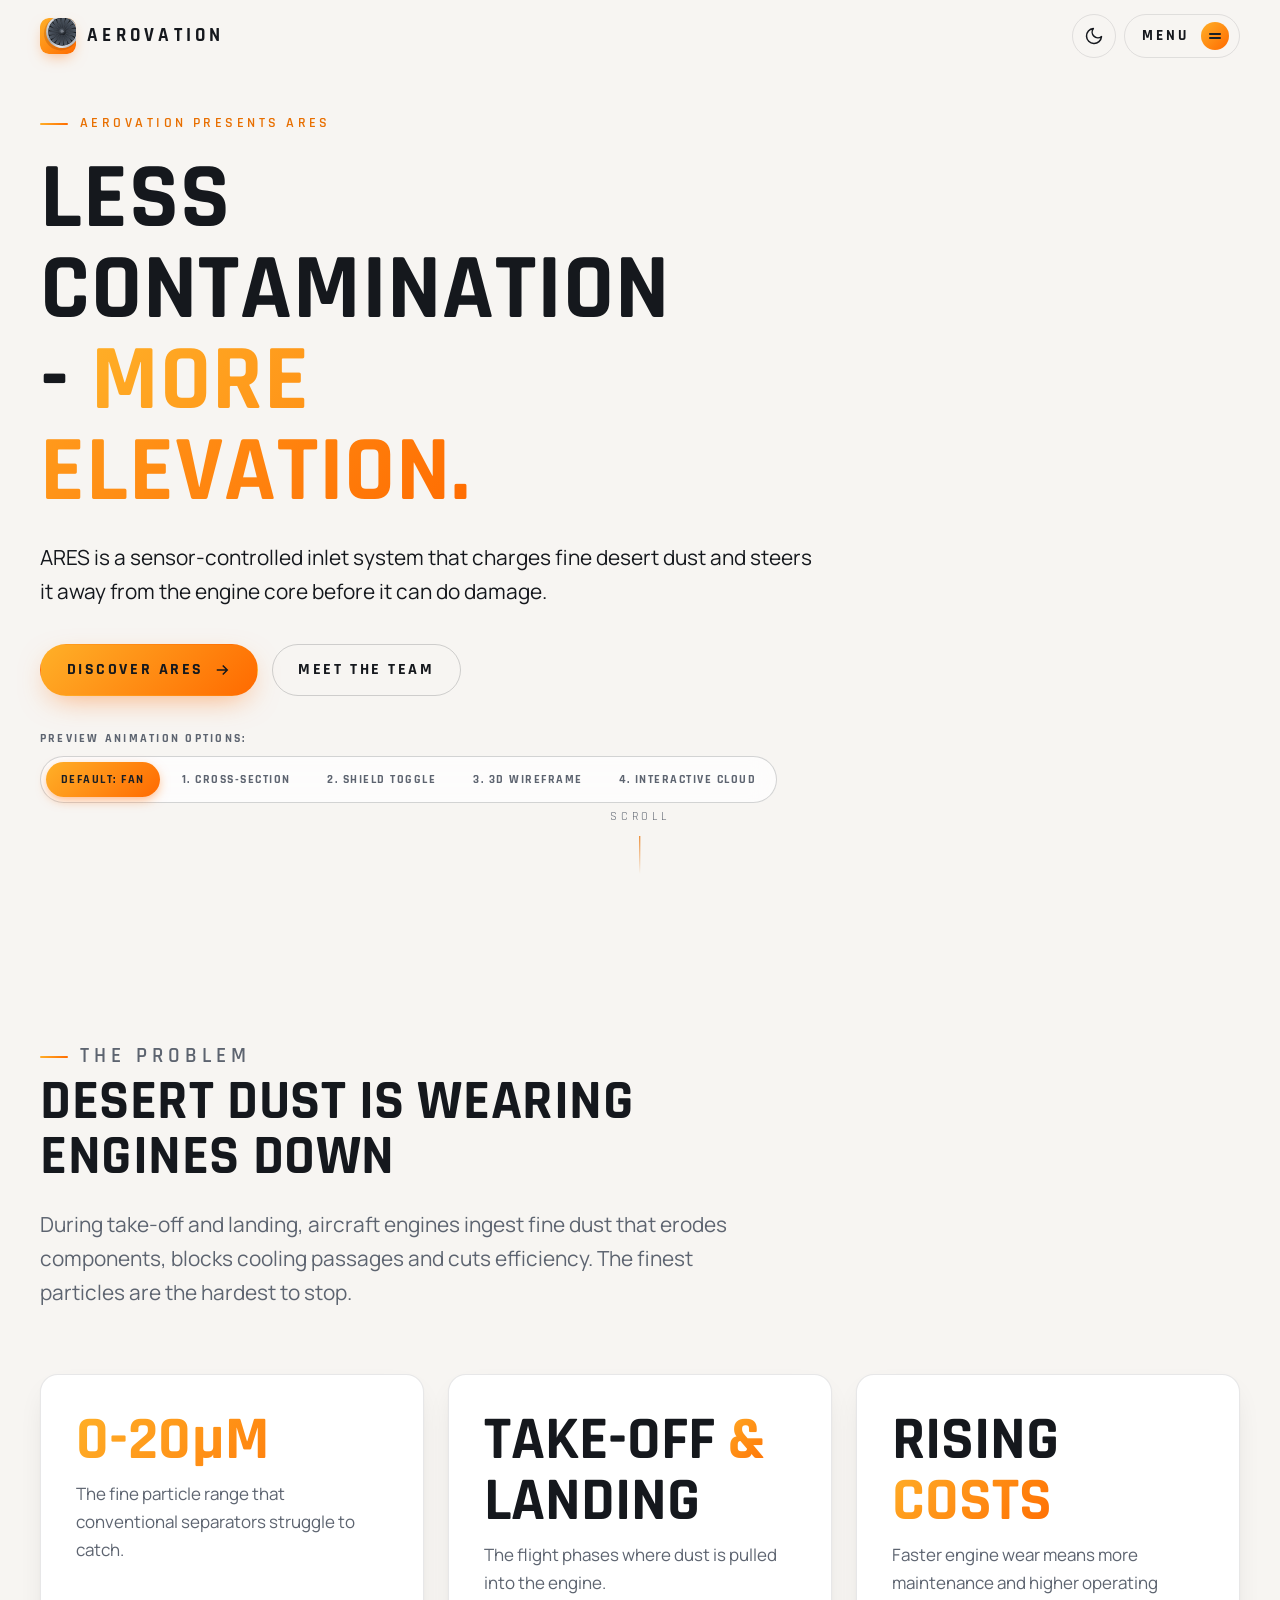
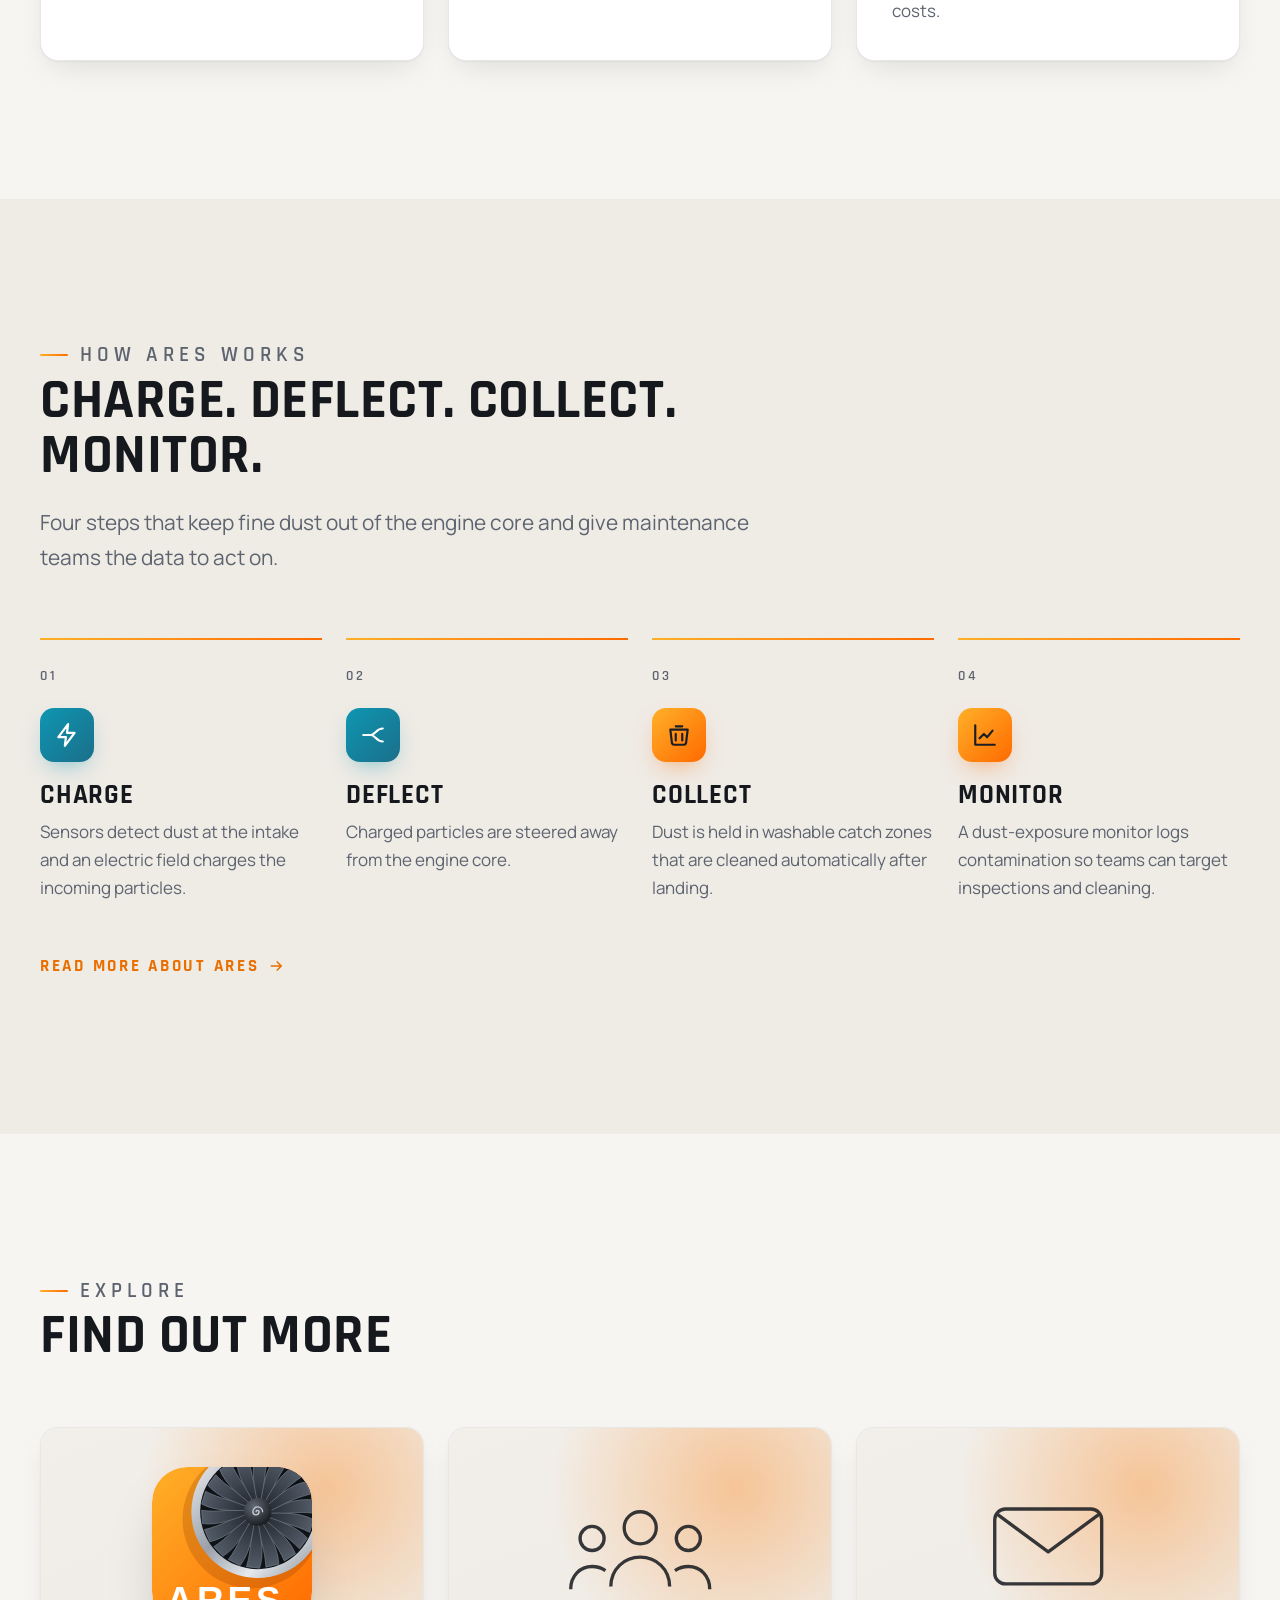
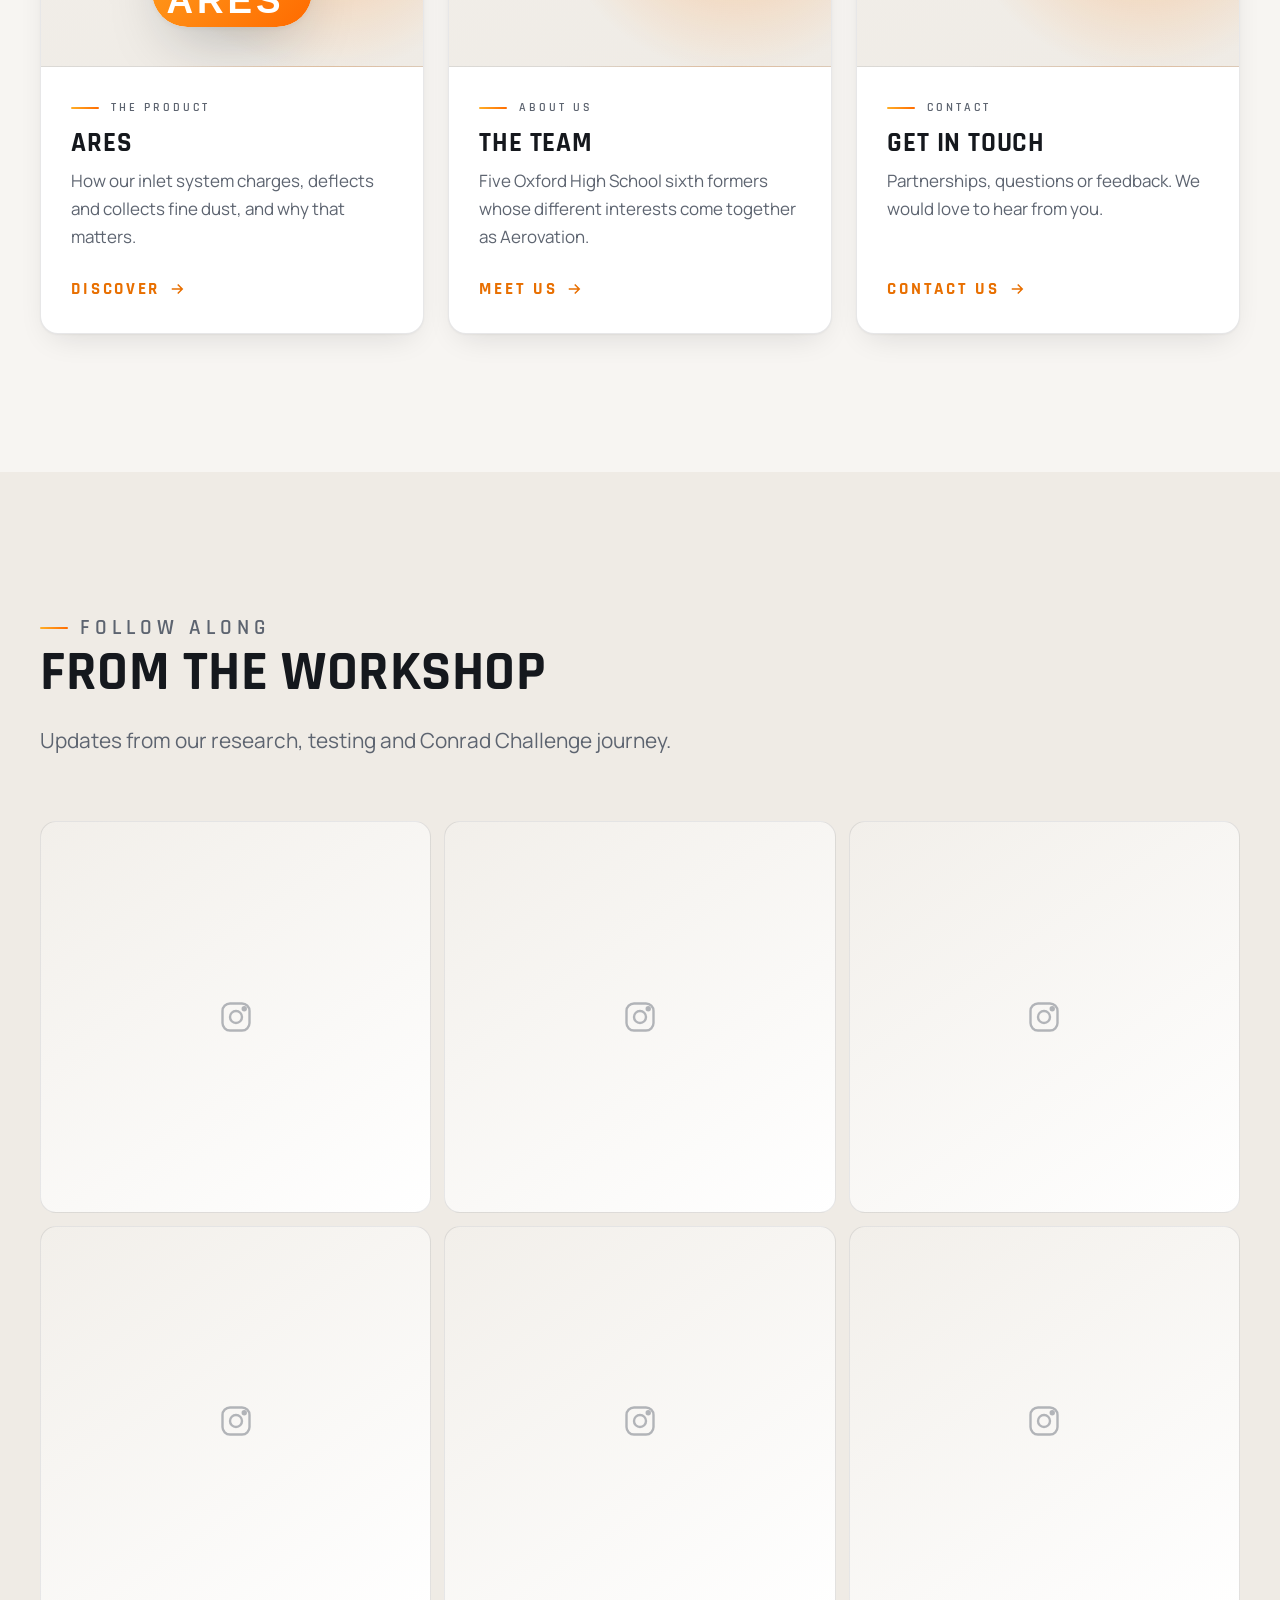
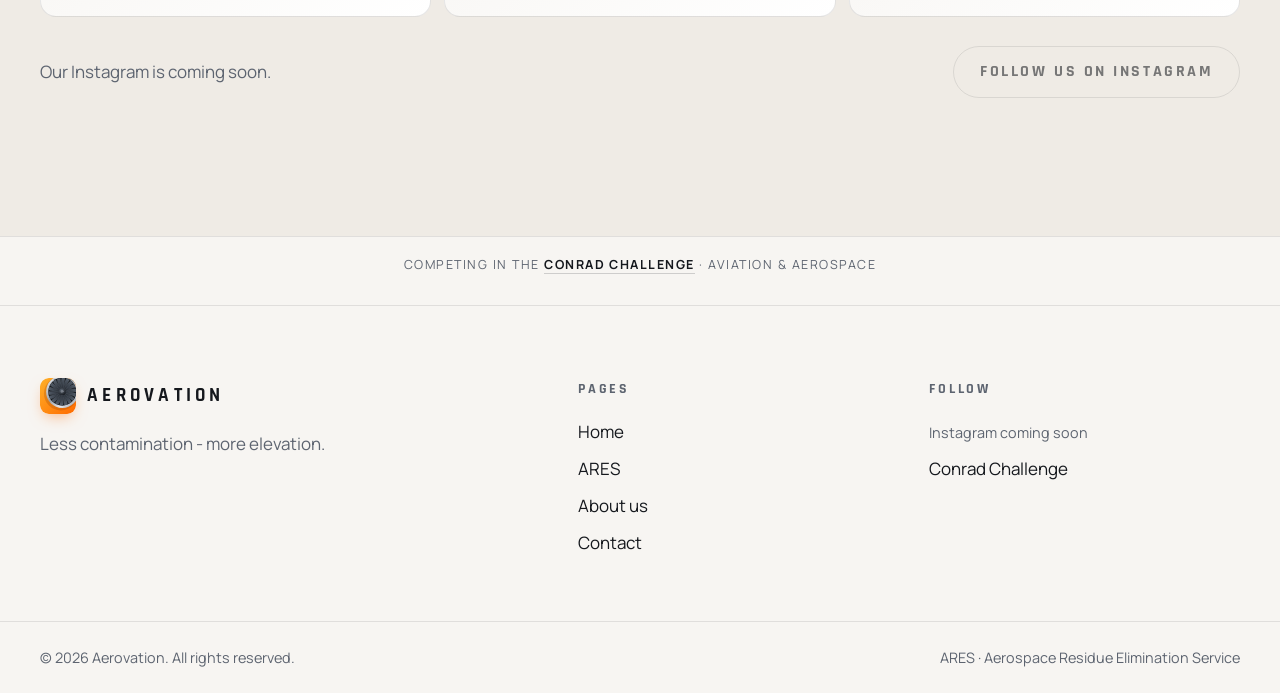
==== index.html @ 76dba40a "Build official Aerovation ARES website for CONRAD Challenge" ====
<!DOCTYPE html>
<html lang="en-GB">

<head>
  <meta charset="utf-8">
  <meta name="viewport" content="width=device-width, initial-scale=1, viewport-fit=cover">
  <title>Aerovation | ARES: Less contamination - more elevation</title>
  <meta name="description"
    content="Aerovation is a team of Oxford High School students building ARES, an inlet system that charges fine desert dust and steers it away from aircraft engines. Conrad Challenge, Aviation and Aerospace.">
  <meta name="theme-color" content="#f7f5f2" media="(prefers-color-scheme: light)">
  <meta name="theme-color" content="#0a0b0d" media="(prefers-color-scheme: dark)">
  <meta property="og:title" content="Aerovation | ARES">
  <meta property="og:description"
    content="Less contamination - more elevation. Protecting aircraft engines from fine desert dust.">
  <meta property="og:type" content="website">
  <meta property="og:image" content="assets/img/logo.svg">
  <link rel="icon" href="assets/img/favicon.svg" type="image/svg+xml">
  <link rel="preconnect" href="https://fonts.googleapis.com">
  <link rel="preconnect" href="https://fonts.gstatic.com" crossorigin>
  <link rel="stylesheet"
    href="https://fonts.googleapis.com/css2?family=Manrope:wght@400;500;600;700&family=Rajdhani:wght@500;600;700&display=swap">
  <script>(function () { var d = document.documentElement; d.classList.add("js"); try { var t = localStorage.getItem("theme"); if (t) d.setAttribute("data-theme", t); } catch (e) { } })();</script>
  <link rel="stylesheet" href="assets/css/styles.css">
</head>

<body>
  <a class="skip-link" href="#main">Skip to content</a>

  <!-- ===== Header (same on every page) ===== -->
  <header class="site-header" id="site-header">
    <div class="container header-inner">
      <a href="index.html" class="brand" aria-label="Aerovation home">
        <img src="assets/img/logo-mark.svg" alt="" width="36" height="36">
        <span>Aerovation</span>
      </a>
      <div class="header-actions">
        <button class="icon-btn theme-toggle" id="theme-toggle" type="button" aria-label="Switch colour theme">
          <svg class="icon-moon" viewBox="0 0 24 24" fill="none" stroke="currentColor" stroke-width="1.8"
            stroke-linecap="round" stroke-linejoin="round" aria-hidden="true">
            <path d="M21 12.8A9 9 0 1 1 11.2 3a7 7 0 0 0 9.8 9.8z" />
          </svg>
          <svg class="icon-sun" viewBox="0 0 24 24" fill="none" stroke="currentColor" stroke-width="1.8"
            stroke-linecap="round" aria-hidden="true">
            <circle cx="12" cy="12" r="4.2" />
            <path
              d="M12 2v2M12 20v2M4.9 4.9l1.4 1.4M17.7 17.7l1.4 1.4M2 12h2M20 12h2M4.9 19.1l1.4-1.4M17.7 6.3l1.4-1.4" />
          </svg>
        </button>
        <button class="menu-btn" id="menu-toggle" type="button" aria-expanded="false" aria-controls="site-nav">
          <span class="menu-label">Menu</span>
          <span class="menu-icon" aria-hidden="true"><span></span><span></span></span>
        </button>
      </div>
    </div>
  </header>

  <nav class="nav-overlay" id="site-nav" aria-label="Main">
    <div class="container nav-inner">
      <ul class="nav-list">
        <li><a href="index.html" style="--i:0" aria-current="page"><span class="nav-num">01</span>Home<svg
              viewBox="0 0 24 24" fill="none" stroke="currentColor" stroke-width="2" aria-hidden="true">
              <path d="M5 12h14M13 6l6 6-6 6" />
            </svg></a></li>
        <li><a href="ares.html" style="--i:1"><span class="nav-num">02</span>ARES<svg viewBox="0 0 24 24" fill="none"
              stroke="currentColor" stroke-width="2" aria-hidden="true">
              <path d="M5 12h14M13 6l6 6-6 6" />
            </svg></a></li>
        <li><a href="about.html" style="--i:2"><span class="nav-num">03</span>About us<svg viewBox="0 0 24 24"
              fill="none" stroke="currentColor" stroke-width="2" aria-hidden="true">
              <path d="M5 12h14M13 6l6 6-6 6" />
            </svg></a></li>
        <li><a href="contact.html" style="--i:3"><span class="nav-num">04</span>Contact<svg viewBox="0 0 24 24"
              fill="none" stroke="currentColor" stroke-width="2" aria-hidden="true">
              <path d="M5 12h14M13 6l6 6-6 6" />
            </svg></a></li>
      </ul>
      <div class="nav-aside">
        <img src="assets/img/logo.svg" alt="ARES logo" width="88" height="88">
        <p class="nav-tagline">Less contamination - more elevation.</p>
        <p class="nav-meta">Conrad Challenge · Aviation &amp; Aerospace</p>
      </div>
    </div>
  </nav>

  <main id="main">
    <!-- ===== Hero ===== -->
    <section class="hero" aria-labelledby="hero-title">
      <canvas id="hero-canvas" aria-hidden="true"></canvas>
      <div class="container hero-content">
        <p class="eyebrow reveal">Aerovation presents ARES</p>
        <h1 id="hero-title" class="reveal" style="--d:1">Less contamination - <span class="text-grad">more
            elevation.</span></h1>
        <p class="lead reveal" style="--d:2">ARES is a sensor-controlled inlet system that charges fine desert dust and
          steers it away from the engine core before it can do damage.</p>
        <div class="btn-row reveal" style="--d:3">
          <a href="ares.html" class="btn btn--primary" id="hero-cta-ares">Discover ARES
            <svg viewBox="0 0 24 24" fill="none" stroke="currentColor" stroke-width="2" aria-hidden="true">
              <path d="M5 12h14M13 6l6 6-6 6" />
            </svg>
          </a>
          <a href="about.html" class="btn" id="hero-cta-team">Meet the team</a>
        </div>
        <div class="hero-switcher" id="hero-switcher">
          <span class="switcher-label">Preview animation options:</span>
          <div class="switcher-buttons" role="tablist" aria-label="Hero animation switcher">
            <button type="button" class="sw-btn is-active" data-hero-mode="original" role="tab"
              aria-selected="true">Default: Fan</button>
            <button type="button" class="sw-btn" data-hero-mode="cross-section" role="tab" aria-selected="false">1.
              Cross-Section</button>
            <button type="button" class="sw-btn" data-hero-mode="shield-toggle" role="tab" aria-selected="false">2.
              Shield Toggle</button>
            <button type="button" class="sw-btn" data-hero-mode="wireframe-3d" role="tab" aria-selected="false">3. 3D
              Wireframe</button>
            <button type="button" class="sw-btn" data-hero-mode="particle-cloud" role="tab" aria-selected="false">4.
              Interactive Cloud</button>
          </div>
        </div>
      </div>
      <span class="scroll-cue" aria-hidden="true">Scroll</span>
    </section>

    <!-- ===== Problem ===== -->
    <section class="section" aria-labelledby="problem-title">
      <div class="container">
        <div class="section-head reveal">
          <p class="eyebrow">The problem</p>
          <h2 id="problem-title">Desert dust is wearing engines down</h2>
          <p>During take-off and landing, aircraft engines ingest fine dust that erodes components, blocks cooling
            passages and cuts efficiency. The finest particles are the hardest to stop.</p>
        </div>
        <div class="grid grid--3">
          <div class="card stat reveal">
            <span class="stat-value text-grad">0-20μm</span>
            <p class="stat-label">The fine particle range that conventional separators struggle to catch.</p>
          </div>
          <div class="card stat reveal" style="--d:1">
            <span class="stat-value">Take-off <span class="text-grad">&amp;</span> landing</span>
            <p class="stat-label">The flight phases where dust is pulled into the engine.</p>
          </div>
          <div class="card stat reveal" style="--d:2">
            <span class="stat-value">Rising <span class="text-grad">costs</span></span>
            <p class="stat-label">Faster engine wear means more maintenance and higher operating costs.</p>
          </div>
        </div>
      </div>
    </section>

    <!-- ===== How it works (mini) ===== -->
    <section class="section section--alt" aria-labelledby="how-title">
      <div class="container">
        <div class="section-head reveal">
          <p class="eyebrow">How ARES works</p>
          <h2 id="how-title">Charge. Deflect. Collect. Monitor.</h2>
          <p>Four steps that keep fine dust out of the engine core and give maintenance teams the data to act on.</p>
        </div>
        <ol class="grid grid--4 steps">
          <li class="step">
            <span class="step-num">01</span>
            <span class="step-icon"><svg viewBox="0 0 24 24" fill="none" stroke="currentColor" stroke-width="2"
                stroke-linecap="round" stroke-linejoin="round" aria-hidden="true">
                <path d="M13 2 4 14h7l-1 8 9-12h-7z" />
              </svg></span>
            <h3>Charge</h3>
            <p>Sensors detect dust at the intake and an electric field charges the incoming particles.</p>
          </li>
          <li class="step">
            <span class="step-num">02</span>
            <span class="step-icon"><svg viewBox="0 0 24 24" fill="none" stroke="currentColor" stroke-width="2"
                stroke-linecap="round" stroke-linejoin="round" aria-hidden="true">
                <path d="M3 12h7c4 0 5-6 11-6M3 12h7c4 0 5 6 11 6" />
              </svg></span>
            <h3>Deflect</h3>
            <p>Charged particles are steered away from the engine core.</p>
          </li>
          <li class="step">
            <span class="step-num">03</span>
            <span class="step-icon"><svg viewBox="0 0 24 24" fill="none" stroke="currentColor" stroke-width="2"
                stroke-linecap="round" stroke-linejoin="round" aria-hidden="true">
                <path d="M4 7h16l-1.5 12.5a2 2 0 0 1-2 1.5h-9a2 2 0 0 1-2-1.5z" />
                <path d="M9 4h6M9 11v6M15 11v6" />
              </svg></span>
            <h3>Collect</h3>
            <p>Dust is held in washable catch zones that are cleaned automatically after landing.</p>
          </li>
          <li class="step">
            <span class="step-num">04</span>
            <span class="step-icon"><svg viewBox="0 0 24 24" fill="none" stroke="currentColor" stroke-width="2"
                stroke-linecap="round" stroke-linejoin="round" aria-hidden="true">
                <path d="M3 3v18h18" />
                <path d="m7 15 4-4 3 3 5-6" />
              </svg></span>
            <h3>Monitor</h3>
            <p>A dust-exposure monitor logs contamination so teams can target inspections and cleaning.</p>
          </li>
        </ol>
        <p class="reveal" style="margin-top:3rem"><a href="ares.html" class="link-arrow">Read more about ARES
            <svg viewBox="0 0 24 24" fill="none" stroke="currentColor" stroke-width="2" aria-hidden="true">
              <path d="M5 12h14M13 6l6 6-6 6" />
            </svg></a></p>
      </div>
    </section>

    <!-- ===== Page highlights ===== -->
    <section class="section" aria-labelledby="explore-title">
      <div class="container">
        <div class="section-head reveal">
          <p class="eyebrow">Explore</p>
          <h2 id="explore-title">Find out more</h2>
        </div>
        <div class="grid grid--3">
          <a href="ares.html" class="card card--hover feature-card reveal" id="highlight-ares">
            <div class="feature-visual">
              <img src="assets/img/logo.svg" alt="" width="200" height="200" loading="lazy">
            </div>
            <div class="feature-body">
              <p class="eyebrow">The product</p>
              <h3>ARES</h3>
              <p>How our inlet system charges, deflects and collects fine dust, and why that matters.</p>
              <span class="link-arrow">Discover <svg viewBox="0 0 24 24" fill="none" stroke="currentColor"
                  stroke-width="2" aria-hidden="true">
                  <path d="M5 12h14M13 6l6 6-6 6" />
                </svg></span>
            </div>
          </a>
          <a href="about.html" class="card card--hover feature-card reveal" style="--d:1" id="highlight-about">
            <div class="feature-visual">
              <svg viewBox="0 0 120 80" fill="none" stroke="currentColor" stroke-width="2.5" aria-hidden="true">
                <circle cx="60" cy="26" r="12" />
                <path d="M38 70c0-13 10-22 22-22s22 9 22 22" />
                <circle cx="24" cy="34" r="9" />
                <path d="M8 72c0-10 7-17 16-17 4 0 7 1 10 3" />
                <circle cx="96" cy="34" r="9" />
                <path d="M112 72c0-10-7-17-16-17-4 0-7 1-10 3" />
              </svg>
            </div>
            <div class="feature-body">
              <p class="eyebrow">About us</p>
              <h3>The team</h3>
              <p>Five Oxford High School sixth formers whose different interests come together as Aerovation.</p>
              <span class="link-arrow">Meet us <svg viewBox="0 0 24 24" fill="none" stroke="currentColor"
                  stroke-width="2" aria-hidden="true">
                  <path d="M5 12h14M13 6l6 6-6 6" />
                </svg></span>
            </div>
          </a>
          <a href="contact.html" class="card card--hover feature-card reveal" style="--d:2" id="highlight-contact">
            <div class="feature-visual">
              <svg viewBox="0 0 120 80" fill="none" stroke="currentColor" stroke-width="2.5" stroke-linejoin="round"
                aria-hidden="true">
                <rect x="20" y="12" width="80" height="56" rx="8" />
                <path d="m22 16 38 28 38-28" />
              </svg>
            </div>
            <div class="feature-body">
              <p class="eyebrow">Contact</p>
              <h3>Get in touch</h3>
              <p>Partnerships, questions or feedback. We would love to hear from you.</p>
              <span class="link-arrow">Contact us <svg viewBox="0 0 24 24" fill="none" stroke="currentColor"
                  stroke-width="2" aria-hidden="true">
                  <path d="M5 12h14M13 6l6 6-6 6" />
                </svg></span>
            </div>
          </a>
        </div>
      </div>
    </section>

    <!-- ===== Instagram ===== -->
    <section class="section section--alt" aria-labelledby="ig-title">
      <div class="container">
        <div class="section-head reveal">
          <p class="eyebrow">Follow along</p>
          <h2 id="ig-title">From the workshop</h2>
          <p>Updates from our research, testing and Conrad Challenge journey.</p>
        </div>
        <!--
          INSTAGRAM FEED
          When the account is ready, replace the placeholder tiles inside
          #instagram-feed with the embed code from Behold (behold.so) or
          LightWidget (lightwidget.com), and update the link in .ig-foot.
        -->
        <div id="instagram-feed" class="ig-grid reveal">
          <div class="ig-tile" style="--i:0"><svg viewBox="0 0 24 24" fill="none" stroke="currentColor"
              stroke-width="1.6" aria-hidden="true">
              <rect x="3" y="3" width="18" height="18" rx="5" />
              <circle cx="12" cy="12" r="4" />
              <circle cx="17.5" cy="6.5" r="1" fill="currentColor" />
            </svg></div>
          <div class="ig-tile" style="--i:1"><svg viewBox="0 0 24 24" fill="none" stroke="currentColor"
              stroke-width="1.6" aria-hidden="true">
              <rect x="3" y="3" width="18" height="18" rx="5" />
              <circle cx="12" cy="12" r="4" />
              <circle cx="17.5" cy="6.5" r="1" fill="currentColor" />
            </svg></div>
          <div class="ig-tile" style="--i:2"><svg viewBox="0 0 24 24" fill="none" stroke="currentColor"
              stroke-width="1.6" aria-hidden="true">
              <rect x="3" y="3" width="18" height="18" rx="5" />
              <circle cx="12" cy="12" r="4" />
              <circle cx="17.5" cy="6.5" r="1" fill="currentColor" />
            </svg></div>
          <div class="ig-tile" style="--i:3"><svg viewBox="0 0 24 24" fill="none" stroke="currentColor"
              stroke-width="1.6" aria-hidden="true">
              <rect x="3" y="3" width="18" height="18" rx="5" />
              <circle cx="12" cy="12" r="4" />
              <circle cx="17.5" cy="6.5" r="1" fill="currentColor" />
            </svg></div>
          <div class="ig-tile" style="--i:4"><svg viewBox="0 0 24 24" fill="none" stroke="currentColor"
              stroke-width="1.6" aria-hidden="true">
              <rect x="3" y="3" width="18" height="18" rx="5" />
              <circle cx="12" cy="12" r="4" />
              <circle cx="17.5" cy="6.5" r="1" fill="currentColor" />
            </svg></div>
          <div class="ig-tile" style="--i:5"><svg viewBox="0 0 24 24" fill="none" stroke="currentColor"
              stroke-width="1.6" aria-hidden="true">
              <rect x="3" y="3" width="18" height="18" rx="5" />
              <circle cx="12" cy="12" r="4" />
              <circle cx="17.5" cy="6.5" r="1" fill="currentColor" />
            </svg></div>
        </div>
        <div class="ig-foot reveal">
          <p>Our Instagram is coming soon.</p>
          <a href="#" class="btn" id="instagram-follow" aria-disabled="true">Follow us on Instagram</a>
        </div>
      </div>
    </section>

    <p class="conrad-strip">Competing in the <a href="https://conrad.spacecenter.org/" target="_blank"
        rel="noopener">Conrad Challenge</a> · Aviation &amp; Aerospace</p>
  </main>

  <!-- ===== Footer (same on every page) ===== -->
  <footer class="site-footer">
    <div class="container footer-grid">
      <div class="footer-brand">
        <a href="index.html" class="brand" aria-label="Aerovation home">
          <img src="assets/img/logo-mark.svg" alt="" width="36" height="36">
          <span>Aerovation</span>
        </a>
        <p>Less contamination - more elevation.</p>
      </div>
      <div>
        <p class="footer-title">Pages</p>
        <ul class="footer-links">
          <li><a href="index.html">Home</a></li>
          <li><a href="ares.html">ARES</a></li>
          <li><a href="about.html">About us</a></li>
          <li><a href="contact.html">Contact</a></li>
        </ul>
      </div>
      <div>
        <p class="footer-title">Follow</p>
        <ul class="footer-links">
          <li><span class="soon">Instagram coming soon</span></li>
          <li><a href="https://conrad.spacecenter.org/" target="_blank" rel="noopener">Conrad Challenge</a></li>
        </ul>
      </div>
    </div>
    <div class="container footer-bottom">
      <p>© 2026 Aerovation. All rights reserved.</p>
      <p>ARES · Aerospace Residue Elimination Service</p>
    </div>
  </footer>

  <script src="assets/js/main.js" defer></script>
  <script src="assets/js/hero.js" defer></script>
</body>

</html>
---- assets/css/styles.css ----
/* ==========================================================================
   Aerovation / ARES
   Design tokens, base styles, components and page sections.
   All colours live in the token blocks below: edit them to re-theme the site.
   ========================================================================== */

/* ---------- Tokens: light (default) ---------- */
:root {
  /* Brand, taken from the ARES logo */
  --orange-1: #ffb028;
  --orange-2: #ff6a00;
  --brand-grad: linear-gradient(135deg, var(--orange-1) 0%, var(--orange-2) 100%);
  --gunmetal: #1b1f25;
  --steel: #3b434e;
  --silver: #c9ced6;

  /* Surfaces and text */
  --bg: #f7f5f2;
  --bg-alt: #efebe5;
  --surface: #ffffff;
  --surface-2: #f2efea;
  --text: #15181d;
  --muted: #5d6470;
  --line: rgb(21 24 29 / 0.1);
  --line-strong: rgb(21 24 29 / 0.18);
  --accent: #e86f00;
  --accent-2: #0e96b2;
  --on-accent: #15181d;
  --shadow: 0 1px 2px rgb(21 24 29 / 0.04), 0 12px 32px -12px rgb(21 24 29 / 0.14);
  --shadow-lg: 0 2px 4px rgb(21 24 29 / 0.04), 0 30px 60px -20px rgb(21 24 29 / 0.25);
  --glass: rgb(255 255 255 / 0.72);

  /* Hero canvas colours (space separated RGB, read by hero.js) */
  --bg-rgb: 247 245 242;
  --dust-rgb: 196 112 30;
  --charge-rgb: 14 150 178;
  --engine-rgb: 59 67 78;
  --accent-rgb: 255 120 0;

  /* Type */
  --font-head: "Rajdhani", "Arial Narrow", sans-serif;
  --font-body: "Manrope", system-ui, -apple-system, "Segoe UI", sans-serif;
  --fs-xs: 0.78rem;
  --fs-sm: 0.9rem;
  --fs-base: clamp(1rem, 0.96rem + 0.2vw, 1.0625rem);
  --fs-lead: clamp(1.08rem, 1rem + 0.45vw, 1.3rem);
  --fs-h3: clamp(1.35rem, 1.2rem + 0.6vw, 1.7rem);
  --fs-h2: clamp(2.1rem, 1.6rem + 2.4vw, 3.6rem);
  --fs-h1: clamp(2.8rem, 1.8rem + 5vw, 6.2rem);

  /* Layout */
  --container: 1200px;
  --gutter: clamp(1.25rem, 4vw, 2.5rem);
  --section: clamp(4.5rem, 3rem + 7vw, 9rem);
  --header-h: 72px;
  --radius: 18px;
  --radius-sm: 10px;
  --ease: cubic-bezier(0.22, 1, 0.36, 1);

  color-scheme: light;
}

/* ---------- Tokens: dark ---------- */
@media (prefers-color-scheme: dark) {
  :root:not([data-theme="light"]) {
    --bg: #0a0b0d;
    --bg-alt: #101216;
    --surface: #14171c;
    --surface-2: #1a1e24;
    --text: #f1f2f4;
    --muted: #9ba2ad;
    --line: rgb(255 255 255 / 0.08);
    --line-strong: rgb(255 255 255 / 0.16);
    --accent: #ff8a1a;
    --accent-2: #3fd6e8;
    --shadow: 0 1px 2px rgb(0 0 0 / 0.3), 0 12px 32px -12px rgb(0 0 0 / 0.6);
    --shadow-lg: 0 2px 4px rgb(0 0 0 / 0.3), 0 30px 60px -20px rgb(0 0 0 / 0.8);
    --glass: rgb(14 16 20 / 0.72);
    --bg-rgb: 10 11 13;
    --dust-rgb: 255 172 84;
    --charge-rgb: 63 214 232;
    --engine-rgb: 201 206 214;
    color-scheme: dark;
  }
}
:root[data-theme="dark"] {
  --bg: #0a0b0d;
  --bg-alt: #101216;
  --surface: #14171c;
  --surface-2: #1a1e24;
  --text: #f1f2f4;
  --muted: #9ba2ad;
  --line: rgb(255 255 255 / 0.08);
  --line-strong: rgb(255 255 255 / 0.16);
  --accent: #ff8a1a;
  --accent-2: #3fd6e8;
  --shadow: 0 1px 2px rgb(0 0 0 / 0.3), 0 12px 32px -12px rgb(0 0 0 / 0.6);
  --shadow-lg: 0 2px 4px rgb(0 0 0 / 0.3), 0 30px 60px -20px rgb(0 0 0 / 0.8);
  --glass: rgb(14 16 20 / 0.72);
  --bg-rgb: 10 11 13;
  --dust-rgb: 255 172 84;
  --charge-rgb: 63 214 232;
  --engine-rgb: 201 206 214;
  color-scheme: dark;
}

/* ---------- Reset / base ---------- */
*,
*::before,
*::after { box-sizing: border-box; }

html {
  -webkit-text-size-adjust: 100%;
  text-size-adjust: 100%;
  scroll-behavior: smooth;
}

body {
  margin: 0;
  min-height: 100vh;
  background: var(--bg);
  color: var(--text);
  font-family: var(--font-body);
  font-size: var(--fs-base);
  line-height: 1.65;
  -webkit-font-smoothing: antialiased;
  -moz-osx-font-smoothing: grayscale;
  overflow-x: hidden;
  transition: background-color 0.4s var(--ease), color 0.4s var(--ease);
}

body.menu-open { overflow: hidden; }

img, svg, canvas { display: block; max-width: 100%; }
a { color: inherit; text-decoration: none; }
button, input, select, textarea { font: inherit; color: inherit; }
button { cursor: pointer; background: none; border: 0; padding: 0; }
p { margin: 0 0 1em; }
ul { margin: 0; padding: 0; list-style: none; }
ol.steps { margin: 0; padding: 0; list-style: none; }

h1, h2, h3, h4 {
  margin: 0 0 0.4em;
  font-family: var(--font-head);
  font-weight: 700;
  text-transform: uppercase;
  line-height: 0.98;
  letter-spacing: 0.01em;
}
h1 { font-size: var(--fs-h1); }
h2 { font-size: var(--fs-h2); }
h3 { font-size: var(--fs-h3); line-height: 1.1; letter-spacing: 0.03em; }

::selection { background: var(--orange-2); color: #fff; }

:focus-visible {
  outline: 2px solid var(--accent);
  outline-offset: 3px;
  border-radius: 4px;
}

.skip-link {
  position: absolute;
  left: 1rem;
  top: -100px;
  z-index: 200;
  padding: 0.7rem 1rem;
  background: var(--text);
  color: var(--bg);
  border-radius: var(--radius-sm);
  font-weight: 600;
}
.skip-link:focus { top: 1rem; }

.visually-hidden {
  position: absolute !important;
  width: 1px; height: 1px;
  overflow: hidden;
  clip: rect(0 0 0 0);
  white-space: nowrap;
}

/* ---------- Layout helpers ---------- */
.container {
  width: 100%;
  max-width: calc(var(--container) + var(--gutter) * 2);
  margin-inline: auto;
  padding-inline: var(--gutter);
}

.section { padding-block: var(--section); position: relative; }
.section--alt { background: var(--bg-alt); }
.section--tight { padding-block: calc(var(--section) * 0.6); }

.section-head { max-width: 720px; margin-bottom: clamp(2.5rem, 5vw, 4rem); }
.section-head p { color: var(--muted); font-size: var(--fs-lead); margin: 0; }
.section-head--center { margin-inline: auto; text-align: center; }

.eyebrow {
  display: inline-flex;
  align-items: center;
  gap: 0.75rem;
  margin-bottom: 1.1rem;
  font-family: var(--font-head);
  font-size: var(--fs-sm);
  font-weight: 600;
  letter-spacing: 0.24em;
  text-transform: uppercase;
  color: var(--accent);
}
.eyebrow::before {
  content: "";
  width: 28px;
  height: 2px;
  background: var(--brand-grad);
  border-radius: 2px;
}
.section-head--center .eyebrow::before { display: none; }

.lead { font-size: var(--fs-lead); color: var(--muted); max-width: 60ch; }

.text-grad {
  background: var(--brand-grad);
  -webkit-background-clip: text;
  background-clip: text;
  color: transparent;
}

/* ---------- Buttons ---------- */
.btn-row { display: flex; flex-wrap: wrap; gap: 0.85rem; }

.btn {
  position: relative;
  display: inline-flex;
  align-items: center;
  justify-content: center;
  gap: 0.6rem;
  min-height: 50px;
  padding: 0.75rem 1.6rem;
  border: 1.5px solid var(--line-strong);
  border-radius: 999px;
  font-family: var(--font-head);
  font-size: 1rem;
  font-weight: 700;
  letter-spacing: 0.16em;
  text-transform: uppercase;
  overflow: hidden;
  isolation: isolate;
  transition: color 0.35s var(--ease), border-color 0.35s var(--ease), transform 0.35s var(--ease);
}
.btn::before {
  content: "";
  position: absolute;
  inset: 0;
  z-index: -1;
  background: var(--text);
  transform: translateY(101%);
  transition: transform 0.45s var(--ease);
}
.btn:hover { color: var(--bg); border-color: var(--text); }
.btn:hover::before { transform: translateY(0); }
.btn svg { width: 18px; height: 18px; transition: transform 0.35s var(--ease); }
.btn:hover svg { transform: translateX(4px); }

.btn--primary {
  background: var(--brand-grad);
  border-color: transparent;
  color: var(--on-accent);
  box-shadow: 0 10px 30px -10px rgb(255 106 0 / 0.55);
}
.btn--primary::before { background: var(--gunmetal); }
.btn--primary:hover { color: #fff; border-color: transparent; transform: translateY(-2px); }

.btn[aria-disabled="true"] { opacity: 0.55; cursor: not-allowed; }
.btn[aria-disabled="true"]:hover { color: inherit; border-color: var(--line-strong); }
.btn[aria-disabled="true"]:hover::before { transform: translateY(101%); }

.link-arrow {
  display: inline-flex;
  align-items: center;
  gap: 0.5rem;
  font-family: var(--font-head);
  font-weight: 700;
  letter-spacing: 0.16em;
  text-transform: uppercase;
  color: var(--accent);
}
.link-arrow svg { width: 18px; height: 18px; transition: transform 0.35s var(--ease); }
.link-arrow:hover svg { transform: translateX(5px); }

/* ---------- Header ---------- */
.site-header {
  position: fixed;
  inset: 0 0 auto 0;
  z-index: 100;
  height: var(--header-h);
  display: flex;
  align-items: center;
  transition: background-color 0.4s var(--ease), border-color 0.4s var(--ease), backdrop-filter 0.4s;
  border-bottom: 1px solid transparent;
}
.site-header.is-scrolled {
  background: var(--glass);
  -webkit-backdrop-filter: saturate(160%) blur(16px);
  backdrop-filter: saturate(160%) blur(16px);
  border-bottom-color: var(--line);
}
body.menu-open .site-header {
  background: transparent;
  -webkit-backdrop-filter: none;
  backdrop-filter: none;
  border-bottom-color: transparent;
}

.header-inner {
  display: flex;
  align-items: center;
  justify-content: space-between;
  gap: 1rem;
}

.brand {
  display: inline-flex;
  align-items: center;
  gap: 0.7rem;
  font-family: var(--font-head);
  font-weight: 700;
  font-size: 1.2rem;
  letter-spacing: 0.22em;
  text-transform: uppercase;
}
.brand img {
  width: 36px;
  height: 36px;
  border-radius: 9px;
  box-shadow: 0 6px 16px -6px rgb(255 106 0 / 0.6);
  transition: transform 0.5s var(--ease);
}
.brand:hover img { transform: rotate(-8deg) scale(1.05); }

.header-actions { display: flex; align-items: center; gap: 0.5rem; }

.icon-btn {
  display: grid;
  place-items: center;
  width: 44px;
  height: 44px;
  border-radius: 50%;
  border: 1px solid var(--line);
  transition: border-color 0.3s, background-color 0.3s, transform 0.4s var(--ease);
}
.icon-btn:hover { border-color: var(--line-strong); background: var(--surface-2); }
.icon-btn svg { width: 20px; height: 20px; }

.theme-toggle .icon-sun { display: none; }
.theme-toggle:active { transform: rotate(30deg); }
:root[data-theme="dark"] .theme-toggle .icon-sun { display: block; }
:root[data-theme="dark"] .theme-toggle .icon-moon { display: none; }
@media (prefers-color-scheme: dark) {
  :root:not([data-theme="light"]) .theme-toggle .icon-sun { display: block; }
  :root:not([data-theme="light"]) .theme-toggle .icon-moon { display: none; }
}

.menu-btn {
  display: inline-flex;
  align-items: center;
  gap: 0.75rem;
  height: 44px;
  padding: 0 0.6rem 0 1.1rem;
  border-radius: 999px;
  border: 1px solid var(--line);
  font-family: var(--font-head);
  font-weight: 700;
  letter-spacing: 0.2em;
  text-transform: uppercase;
  font-size: 0.95rem;
  transition: border-color 0.3s, background-color 0.3s;
}
.menu-btn:hover { border-color: var(--line-strong); background: var(--surface-2); }
.menu-icon {
  position: relative;
  width: 28px;
  height: 28px;
  border-radius: 50%;
  background: var(--brand-grad);
}
.menu-icon span {
  position: absolute;
  left: 8px;
  width: 12px;
  height: 2px;
  border-radius: 2px;
  background: var(--gunmetal);
  transition: transform 0.4s var(--ease), top 0.4s var(--ease);
}
.menu-icon span:nth-child(1) { top: 11px; }
.menu-icon span:nth-child(2) { top: 15px; }
.menu-btn[aria-expanded="true"] .menu-icon span:nth-child(1) { top: 13px; transform: rotate(45deg); }
.menu-btn[aria-expanded="true"] .menu-icon span:nth-child(2) { top: 13px; transform: rotate(-45deg); }

/* ---------- Full-screen dropdown menu ---------- */
.nav-overlay {
  position: fixed;
  inset: 0;
  z-index: 90;
  display: flex;
  align-items: center;
  padding-top: var(--header-h);
  background: var(--bg);
  clip-path: inset(0 0 100% 0);
  visibility: hidden;
  transition: clip-path 0.7s var(--ease), visibility 0s linear 0.7s;
  overflow-y: auto;
}
.nav-overlay::before {
  content: "";
  position: absolute;
  inset: auto -20% -40% auto;
  width: 70vmax;
  height: 70vmax;
  border-radius: 50%;
  background: radial-gradient(circle, rgb(var(--accent-rgb) / 0.16), transparent 60%);
  pointer-events: none;
}
.nav-overlay.is-open {
  clip-path: inset(0 0 0 0);
  visibility: visible;
  transition: clip-path 0.7s var(--ease), visibility 0s;
}

.nav-inner {
  position: relative;
  display: grid;
  gap: 3rem;
  padding-block: 2rem 3rem;
}

.nav-list li {
  overflow: hidden;
  border-bottom: 1px solid var(--line);
}
.nav-list a {
  display: flex;
  align-items: baseline;
  gap: 1rem;
  padding-block: 0.6rem;
  font-family: var(--font-head);
  font-weight: 700;
  font-size: clamp(2.6rem, 1.6rem + 6vw, 5.8rem);
  line-height: 1;
  text-transform: uppercase;
  transform: translateY(105%);
  transition: transform 0.7s var(--ease), color 0.3s;
  transition-delay: calc(var(--i, 0) * 60ms);
}
.nav-overlay.is-open .nav-list a { transform: translateY(0); transition-delay: calc(150ms + var(--i, 0) * 70ms); }
.nav-list a:hover,
.nav-list a[aria-current="page"] { color: var(--accent); }
.nav-num {
  font-size: var(--fs-sm);
  letter-spacing: 0.2em;
  color: var(--muted);
  min-width: 2.2rem;
}
.nav-list a svg {
  width: clamp(24px, 3vw, 40px);
  height: auto;
  margin-left: auto;
  align-self: center;
  opacity: 0;
  transform: translateX(-12px);
  transition: opacity 0.3s, transform 0.4s var(--ease);
}
.nav-list a:hover svg { opacity: 1; transform: translateX(0); }

.nav-aside {
  opacity: 0;
  transform: translateY(20px);
  transition: opacity 0.5s, transform 0.6s var(--ease);
}
.nav-overlay.is-open .nav-aside { opacity: 1; transform: none; transition-delay: 0.45s; }
.nav-aside img { width: 88px; height: 88px; border-radius: 20px; margin-bottom: 1.4rem; box-shadow: var(--shadow-lg); }
.nav-tagline {
  font-family: var(--font-head);
  font-weight: 700;
  font-size: clamp(1.5rem, 1.2rem + 1vw, 2.1rem);
  text-transform: uppercase;
  line-height: 1.05;
  margin-bottom: 0.8rem;
}
.nav-meta { color: var(--muted); font-size: var(--fs-sm); }

@media (min-width: 1024px) {
  .nav-inner { grid-template-columns: 1.6fr 1fr; align-items: end; gap: 5rem; }
}

/* ---------- Hero (home) ---------- */
.hero {
  position: relative;
  min-height: 100vh;
  min-height: 100svh;
  display: flex;
  align-items: flex-end;
  overflow: hidden;
  isolation: isolate;
}
.hero canvas {
  position: absolute;
  inset: 0;
  width: 100%;
  height: 100%;
  z-index: -2;
}
.hero::after {
  content: "";
  position: absolute;
  inset: 0;
  z-index: -1;
  pointer-events: none;
  background:
    linear-gradient(to top, var(--bg) 0%, rgb(var(--bg-rgb) / 0.85) 22%, transparent 60%),
    linear-gradient(to bottom, rgb(var(--bg-rgb) / 0.6), transparent 18%);
}
.hero-content {
  padding-top: calc(var(--header-h) + 2rem);
  padding-bottom: clamp(5rem, 12vh, 8rem);
}
.hero h1 { max-width: 13ch; margin-bottom: 1.4rem; }
.hero .lead { margin-bottom: 2.2rem; color: var(--text); opacity: 0.82; }

/* ---------- Hero animation switcher ---------- */
.hero-switcher {
  margin-top: clamp(1.8rem, 3.5vh, 2.8rem);
  display: flex;
  flex-direction: column;
  gap: 0.5rem;
}
.switcher-label {
  font-family: var(--font-head);
  font-size: var(--fs-xs);
  font-weight: 700;
  letter-spacing: 0.18em;
  text-transform: uppercase;
  color: var(--muted);
}
.switcher-buttons {
  display: flex;
  flex-wrap: wrap;
  gap: 0.4rem;
  background: var(--glass);
  padding: 0.3rem;
  border-radius: 999px;
  border: 1px solid var(--line-strong);
  width: fit-content;
  max-width: 100%;
  -webkit-backdrop-filter: blur(12px);
  backdrop-filter: blur(12px);
}
.sw-btn {
  padding: 0.45rem 0.95rem;
  border-radius: 999px;
  font-family: var(--font-head);
  font-size: var(--fs-xs);
  font-weight: 700;
  letter-spacing: 0.12em;
  text-transform: uppercase;
  color: var(--muted);
  transition: all 0.25s var(--ease);
}
.sw-btn:hover {
  color: var(--text);
  background: var(--surface-2);
}
.sw-btn.is-active {
  background: var(--brand-grad);
  color: var(--gunmetal);
  box-shadow: 0 4px 12px -2px rgb(255 106 0 / 0.55);
}

.scroll-cue {
  position: absolute;
  left: 50%;
  bottom: 1.6rem;
  transform: translateX(-50%);
  display: none;
  flex-direction: column;
  align-items: center;
  gap: 0.6rem;
  font-family: var(--font-head);
  font-size: var(--fs-xs);
  letter-spacing: 0.3em;
  text-transform: uppercase;
  color: var(--muted);
}
.scroll-cue::after {
  content: "";
  width: 1.5px;
  height: 38px;
  background: linear-gradient(var(--accent), transparent);
  animation: cue 2.2s var(--ease) infinite;
  transform-origin: top;
}
@keyframes cue {
  0% { transform: scaleY(0); opacity: 1; }
  60% { transform: scaleY(1); opacity: 1; }
  100% { transform: scaleY(1); opacity: 0; }
}

@media (min-width: 900px) {
  .hero { align-items: center; }
  .hero::after {
    background:
      linear-gradient(90deg, rgb(var(--bg-rgb) / 0.92) 0%, rgb(var(--bg-rgb) / 0.55) 38%, transparent 62%),
      linear-gradient(to top, var(--bg) 0%, transparent 25%),
      linear-gradient(to bottom, rgb(var(--bg-rgb) / 0.6), transparent 18%);
  }
  .hero-content { padding-bottom: 6rem; }
  .scroll-cue { display: flex; }
}

/* ---------- Inner page hero ---------- */
.page-hero {
  position: relative;
  padding-top: calc(var(--header-h) + clamp(3.5rem, 8vw, 7rem));
  padding-bottom: clamp(3rem, 6vw, 5.5rem);
  overflow: hidden;
  isolation: isolate;
}
.page-hero::before {
  content: "";
  position: absolute;
  z-index: -1;
  top: -30%;
  right: -15%;
  width: min(80vw, 820px);
  aspect-ratio: 1;
  border-radius: 50%;
  background: radial-gradient(circle, rgb(var(--accent-rgb) / 0.2), transparent 62%);
  pointer-events: none;
}
.page-hero::after {
  content: "";
  position: absolute;
  inset: 0;
  z-index: -2;
  background-image:
    linear-gradient(var(--line) 1px, transparent 1px),
    linear-gradient(90deg, var(--line) 1px, transparent 1px);
  background-size: 64px 64px;
  -webkit-mask-image: radial-gradient(ellipse at 70% 20%, #000 0%, transparent 70%);
  mask-image: radial-gradient(ellipse at 70% 20%, #000 0%, transparent 70%);
  pointer-events: none;
}
.page-hero h1 { margin-bottom: 1.2rem; }
.page-hero .subtitle {
  font-family: var(--font-head);
  font-weight: 600;
  font-size: var(--fs-h3);
  letter-spacing: 0.08em;
  text-transform: uppercase;
  color: var(--muted);
  margin-bottom: 1.4rem;
}

.chip-row { display: flex; flex-wrap: wrap; gap: 0.6rem; margin-top: 2rem; }
.chip {
  display: inline-flex;
  align-items: center;
  gap: 0.5rem;
  padding: 0.45rem 0.95rem;
  border: 1px solid var(--line-strong);
  border-radius: 999px;
  font-size: var(--fs-sm);
  font-weight: 600;
  color: var(--text);
  background: var(--surface);
}
.chip::before {
  content: "";
  width: 7px;
  height: 7px;
  border-radius: 50%;
  background: var(--brand-grad);
}

/* ---------- Cards ---------- */
.card {
  position: relative;
  background: var(--surface);
  border: 1px solid var(--line);
  border-radius: var(--radius);
  padding: clamp(1.5rem, 3vw, 2.2rem);
  box-shadow: var(--shadow);
  transition: transform 0.5s var(--ease), box-shadow 0.5s var(--ease), border-color 0.4s;
}
.card h3 { margin-bottom: 0.6rem; }
.card p { color: var(--muted); margin: 0; }
.card--hover:hover { transform: translateY(-6px); box-shadow: var(--shadow-lg); border-color: var(--line-strong); }

.grid { display: grid; gap: clamp(1rem, 2vw, 1.5rem); }
@media (min-width: 640px) {
  .grid--2 { grid-template-columns: repeat(2, 1fr); }
  .grid--3 { grid-template-columns: repeat(2, 1fr); }
  .grid--4 { grid-template-columns: repeat(2, 1fr); }
}
@media (min-width: 1024px) {
  .grid--3 { grid-template-columns: repeat(3, 1fr); }
  .grid--4 { grid-template-columns: repeat(4, 1fr); }
}

/* ---------- Stats ---------- */
.stat { display: flex; flex-direction: column; gap: 0.6rem; }
.stat-value {
  font-family: var(--font-head);
  font-weight: 700;
  font-size: clamp(2.4rem, 1.8rem + 2.6vw, 3.8rem);
  line-height: 1;
  text-transform: uppercase;
}
.stat-label { color: var(--muted); margin: 0; }

/* ---------- Highlight (page link) cards ---------- */
.feature-card {
  display: flex;
  flex-direction: column;
  overflow: hidden;
  padding: 0;
}
.feature-visual {
  position: relative;
  aspect-ratio: 16 / 10;
  display: grid;
  place-items: center;
  overflow: hidden;
  background:
    radial-gradient(circle at 75% 25%, rgb(var(--accent-rgb) / 0.35), transparent 55%),
    linear-gradient(160deg, var(--surface-2), var(--bg-alt));
  border-bottom: 1px solid var(--line);
}
.feature-visual img,
.feature-visual svg {
  width: 42%;
  height: auto;
  transition: transform 0.8s var(--ease);
}
.feature-visual img { border-radius: 22%; box-shadow: var(--shadow-lg); }
.feature-visual svg { color: var(--text); opacity: 0.85; }
.feature-card:hover .feature-visual img,
.feature-card:hover .feature-visual svg { transform: scale(1.08) rotate(-4deg); }
.feature-body { padding: clamp(1.4rem, 2.5vw, 1.9rem); display: flex; flex-direction: column; gap: 0.5rem; flex: 1; }
.feature-body .eyebrow { margin-bottom: 0.2rem; font-size: var(--fs-xs); }
.feature-body h3 { margin: 0; }
.feature-body p { margin-bottom: 1rem; }
.feature-body .link-arrow { margin-top: auto; }

/* ---------- Steps ---------- */
.steps { counter-reset: step; }
.step {
  position: relative;
  padding-top: 1.6rem;
  border-top: 1px solid var(--line-strong);
}
.step::before {
  content: "";
  position: absolute;
  top: -1px;
  left: 0;
  width: 0;
  height: 2px;
  background: var(--brand-grad);
  transition: width 1.2s var(--ease);
}
.step.is-in::before { width: 100%; }
.step-num {
  display: block;
  margin-bottom: 1.2rem;
  font-family: var(--font-head);
  font-weight: 600;
  font-size: var(--fs-sm);
  letter-spacing: 0.24em;
  color: var(--muted);
}
.step-icon {
  display: grid;
  place-items: center;
  width: 54px;
  height: 54px;
  margin-bottom: 1.2rem;
  border-radius: 14px;
  background: var(--brand-grad);
  color: var(--gunmetal);
  box-shadow: 0 10px 24px -10px rgb(255 106 0 / 0.6);
}
.step-icon svg { width: 26px; height: 26px; }
.step:nth-child(1) .step-icon,
.step:nth-child(2) .step-icon { background: linear-gradient(135deg, var(--accent-2), #1b6f8a); color: #fff; box-shadow: 0 10px 24px -10px rgb(var(--charge-rgb) / 0.6); }
.step h3 { margin-bottom: 0.5rem; }
.step p { color: var(--muted); margin: 0; }

/* ---------- Instagram placeholder ---------- */
.ig-grid {
  display: grid;
  grid-template-columns: repeat(3, 1fr);
  gap: clamp(0.4rem, 1vw, 0.9rem);
}
.ig-tile {
  position: relative;
  aspect-ratio: 1;
  border-radius: clamp(8px, 1.4vw, 16px);
  overflow: hidden;
  display: grid;
  place-items: center;
  background: linear-gradient(145deg, var(--surface-2), var(--surface));
  border: 1px solid var(--line);
  color: var(--muted);
}
.ig-tile::after {
  content: "";
  position: absolute;
  inset: 0;
  background: linear-gradient(110deg, transparent 30%, rgb(var(--accent-rgb) / 0.12) 50%, transparent 70%);
  transform: translateX(-100%);
  animation: shimmer 3.2s var(--ease) infinite;
  animation-delay: calc(var(--i, 0) * 180ms);
}
.ig-tile svg { width: clamp(22px, 4vw, 36px); height: auto; opacity: 0.45; }
@keyframes shimmer { to { transform: translateX(100%); } }
.ig-foot {
  display: flex;
  flex-wrap: wrap;
  align-items: center;
  justify-content: space-between;
  gap: 1rem;
  margin-top: 1.8rem;
}
.ig-foot p { margin: 0; color: var(--muted); }

/* ---------- Conrad strip (deliberately small) ---------- */
.conrad-strip {
  padding-block: 1.1rem;
  border-top: 1px solid var(--line);
  text-align: center;
  font-size: var(--fs-xs);
  letter-spacing: 0.12em;
  text-transform: uppercase;
  color: var(--muted);
}
.conrad-strip a {
  color: var(--text);
  font-weight: 700;
  border-bottom: 1px solid var(--line-strong);
  transition: color 0.3s, border-color 0.3s;
}
.conrad-strip a:hover { color: var(--accent); border-color: var(--accent); }

/* ---------- CTA band ---------- */
.cta-band {
  position: relative;
  overflow: hidden;
  border-radius: calc(var(--radius) + 8px);
  padding: clamp(2.5rem, 6vw, 5rem);
  background: var(--gunmetal);
  color: #f1f2f4;
  isolation: isolate;
}
.cta-band::before {
  content: "";
  position: absolute;
  z-index: -1;
  right: -10%;
  top: -60%;
  width: 70%;
  aspect-ratio: 1;
  border-radius: 50%;
  background: radial-gradient(circle, rgb(255 120 0 / 0.55), transparent 62%);
}
.cta-band h2 { max-width: 16ch; }
.cta-band p { color: #b9bfc8; max-width: 52ch; font-size: var(--fs-lead); margin-bottom: 2rem; }
.cta-band .btn:not(.btn--primary) { border-color: rgb(255 255 255 / 0.25); color: #fff; }
.cta-band .btn:not(.btn--primary)::before { background: #fff; }
.cta-band .btn:not(.btn--primary):hover { color: var(--gunmetal); }

/* ---------- Split layout + media placeholders ---------- */
.split { display: grid; gap: clamp(2rem, 5vw, 4.5rem); align-items: center; }
@media (min-width: 900px) {
  .split { grid-template-columns: 1fr 1fr; }
  .split--reverse > :first-child { order: 2; }
}

.media-ph {
  position: relative;
  display: grid;
  place-items: center;
  align-content: center;
  gap: 0.9rem;
  aspect-ratio: 4 / 3;
  padding: 2rem;
  border-radius: var(--radius);
  border: 1.5px dashed var(--line-strong);
  background:
    radial-gradient(circle at 70% 25%, rgb(var(--accent-rgb) / 0.14), transparent 55%),
    repeating-linear-gradient(45deg, transparent 0 14px, var(--line) 14px 15px),
    var(--surface);
  color: var(--muted);
  text-align: center;
  overflow: hidden;
}
.media-ph svg { width: 48px; height: 48px; color: var(--accent); }
.media-ph strong {
  font-family: var(--font-head);
  font-size: 1.15rem;
  letter-spacing: 0.16em;
  text-transform: uppercase;
  color: var(--text);
}
.media-ph span { font-size: var(--fs-sm); max-width: 34ch; }
.media-ph--wide { aspect-ratio: 16 / 9; }

/* ---------- Problem callout ---------- */
.callout {
  display: grid;
  gap: 1.2rem;
  padding: clamp(1.8rem, 4vw, 2.8rem);
  border-radius: var(--radius);
  background: var(--gunmetal);
  color: #f1f2f4;
  position: relative;
  overflow: hidden;
  isolation: isolate;
}
.callout::after {
  content: "";
  position: absolute;
  inset: 0;
  z-index: -1;
  background-image: radial-gradient(rgb(255 172 84 / 0.45) 1px, transparent 1.4px);
  background-size: 18px 18px;
  -webkit-mask-image: linear-gradient(120deg, transparent 30%, #000);
  mask-image: linear-gradient(120deg, transparent 30%, #000);
}
.callout .stat-value { font-size: clamp(3.6rem, 2.4rem + 5vw, 6.5rem); }
.callout p { color: #b9bfc8; margin: 0; max-width: 40ch; }

/* ---------- Alternatives list ---------- */
.alt-list { display: grid; gap: 0; border-top: 1px solid var(--line-strong); }
.alt-item {
  display: grid;
  gap: 0.4rem 2rem;
  padding-block: 1.4rem;
  border-bottom: 1px solid var(--line);
  transition: padding 0.4s var(--ease), background-color 0.3s;
}
.alt-item h3 {
  display: flex;
  align-items: center;
  gap: 0.8rem;
  margin: 0;
  font-size: clamp(1.2rem, 1.05rem + 0.6vw, 1.5rem);
}
.alt-item h3 svg { width: 20px; height: 20px; flex: none; color: var(--accent); }
.alt-item p { margin: 0; color: var(--muted); }
@media (min-width: 768px) {
  .alt-item { grid-template-columns: minmax(220px, 1fr) 2fr; align-items: center; }
  .alt-item:hover { padding-inline: 1rem; background: var(--surface); }
}

/* ---------- Segment cards ---------- */
.segment-card .badge {
  position: absolute;
  top: 1.2rem;
  right: 1.2rem;
  padding: 0.3rem 0.7rem;
  border-radius: 999px;
  background: var(--brand-grad);
  color: var(--gunmetal);
  font-family: var(--font-head);
  font-size: var(--fs-xs);
  font-weight: 700;
  letter-spacing: 0.14em;
  text-transform: uppercase;
}
.segment-icon {
  width: 46px;
  height: 46px;
  margin-bottom: 1.4rem;
  color: var(--accent);
}

/* ---------- Metric chips ---------- */
.metrics { display: grid; gap: 0.8rem; }
@media (min-width: 640px) { .metrics { grid-template-columns: repeat(2, 1fr); } }
@media (min-width: 1024px) { .metrics { grid-template-columns: repeat(4, 1fr); } }
.metric {
  display: flex;
  align-items: flex-start;
  gap: 0.9rem;
  padding: 1.2rem 1.3rem;
  border-radius: var(--radius-sm);
  border: 1px solid var(--line);
  background: var(--surface);
  font-weight: 600;
  line-height: 1.35;
  transition: border-color 0.3s, transform 0.4s var(--ease);
}
.metric:hover { border-color: var(--accent); transform: translateY(-3px); }
.metric span {
  flex: none;
  font-family: var(--font-head);
  font-size: var(--fs-sm);
  letter-spacing: 0.1em;
  color: var(--accent);
  padding-top: 0.1rem;
}

/* ---------- Team list ---------- */
.team-list {
  display: flex;
  flex-direction: column;
  gap: clamp(0.9rem, 1.8vw, 1.3rem);
  max-width: 820px;
  margin-inline: auto;
}

.team-item {
  display: flex;
  align-items: flex-start;
  gap: clamp(1rem, 2.5vw, 1.8rem);
  padding: clamp(1.1rem, 2.2vw, 1.5rem);
}

.team-avatar {
  position: relative;
  flex: none;
  width: clamp(62px, 8vw, 76px);
  height: clamp(62px, 8vw, 76px);
  border-radius: 50%;
  overflow: hidden;
  display: grid;
  place-items: center;
  background: var(--brand-grad);
  box-shadow: 0 0 0 0 transparent, 0 4px 14px -3px rgb(255 106 0 / 0.45);
  border: 2px solid var(--surface);
  margin-top: 0.15rem;
  transition: transform 0.4s var(--ease), box-shadow 0.4s var(--ease);
}
.team-item:nth-child(2n) .team-avatar { background: linear-gradient(200deg, #ffb028, #f05a00); }
.team-item:nth-child(3n) .team-avatar { background: linear-gradient(160deg, #3b434e, #1b1f25); }

.team-item:hover .team-avatar {
  transform: scale(1.06);
  box-shadow: 0 0 0 3px var(--surface), 0 0 0 5.5px var(--accent), 0 10px 24px -4px rgb(255 106 0 / 0.55);
}

.team-avatar img {
  position: absolute;
  inset: 0;
  width: 100%;
  height: 100%;
  object-fit: cover;
  border-radius: 50%;
}

.team-avatar .team-initial {
  font-family: var(--font-head);
  font-weight: 700;
  font-size: clamp(1.9rem, 2.6vw, 2.4rem);
  line-height: 1;
  color: rgb(255 255 255 / 0.95);
  text-shadow: 0 3px 8px rgb(0 0 0 / 0.25);
  transition: transform 0.4s var(--ease);
}
.team-item:hover .team-initial { transform: scale(1.1); }

.team-body {
  flex: 1;
  min-width: 0;
  display: flex;
  flex-direction: column;
}

.team-header {
  display: flex;
  flex-wrap: wrap;
  align-items: baseline;
  justify-content: space-between;
  gap: 0.35rem 1rem;
  margin-bottom: 0.35rem;
}

.team-header h3 {
  margin: 0;
  font-size: clamp(1.3rem, 1.15rem + 0.5vw, 1.6rem);
  line-height: 1.1;
}

.team-role {
  margin: 0;
  font-family: var(--font-head);
  font-weight: 600;
  letter-spacing: 0.14em;
  text-transform: uppercase;
  font-size: var(--fs-xs);
  color: var(--accent);
}

.team-body p {
  color: var(--muted);
  margin: 0 0 0.5rem;
  font-size: var(--fs-sm);
  line-height: 1.55;
}
.team-body p:last-child {
  margin-bottom: 0;
}
.team-body .is-placeholder {
  font-style: italic;
  opacity: 0.75;
}

.tag-row {
  display: flex;
  flex-wrap: wrap;
  gap: 0.4rem;
  margin-top: 0.35rem;
}
.tag {
  padding: 0.2rem 0.6rem;
  border-radius: 999px;
  background: var(--surface-2);
  border: 1px solid var(--line);
  font-size: var(--fs-xs);
  font-weight: 600;
}

/* ---------- Contact ---------- */
.contact-layout { display: grid; gap: clamp(2rem, 5vw, 4rem); }
@media (min-width: 900px) { .contact-layout { grid-template-columns: 0.8fr 1.2fr; align-items: start; } }

.contact-info { display: grid; gap: 1rem; }
.contact-item {
  display: flex;
  gap: 1rem;
  align-items: flex-start;
  padding: 1.2rem;
  border-radius: var(--radius-sm);
  border: 1px solid var(--line);
  background: var(--surface);
}
.contact-item svg { width: 22px; height: 22px; flex: none; color: var(--accent); margin-top: 0.15rem; }
.contact-item strong {
  display: block;
  font-family: var(--font-head);
  letter-spacing: 0.14em;
  text-transform: uppercase;
  font-size: var(--fs-sm);
}
.contact-item span { color: var(--muted); font-size: var(--fs-sm); }

.contact-form { display: grid; gap: 1.1rem; }
.form-row { display: grid; gap: 1.1rem; }
@media (min-width: 640px) { .form-row { grid-template-columns: 1fr 1fr; } }
.field { display: grid; gap: 0.45rem; }
.field label {
  font-family: var(--font-head);
  font-weight: 700;
  font-size: var(--fs-sm);
  letter-spacing: 0.14em;
  text-transform: uppercase;
}
.field label .opt { color: var(--muted); font-weight: 500; letter-spacing: 0.06em; text-transform: none; font-family: var(--font-body); }
.field input,
.field select,
.field textarea {
  width: 100%;
  min-height: 52px;
  padding: 0.8rem 1rem;
  border-radius: var(--radius-sm);
  border: 1.5px solid var(--line-strong);
  background: var(--bg);
  font-size: 1rem; /* 16px stops iOS zooming on focus */
  transition: border-color 0.3s, box-shadow 0.3s, background-color 0.3s;
}
.field textarea { min-height: 160px; resize: vertical; }
.field select {
  appearance: none;
  -webkit-appearance: none;
  background-image: url("data:image/svg+xml,%3Csvg xmlns='http://www.w3.org/2000/svg' viewBox='0 0 24 24' fill='none' stroke='%23ff7a00' stroke-width='2.5' stroke-linecap='round'%3E%3Cpath d='m6 9 6 6 6-6'/%3E%3C/svg%3E");
  background-repeat: no-repeat;
  background-position: right 1rem center;
  background-size: 18px;
  padding-right: 2.8rem;
}
.field input:focus,
.field select:focus,
.field textarea:focus {
  outline: none;
  border-color: var(--accent);
  box-shadow: 0 0 0 4px rgb(var(--accent-rgb) / 0.18);
}
.field input:user-invalid,
.field textarea:user-invalid { border-color: #d64545; }

.form-foot { display: flex; flex-wrap: wrap; align-items: center; gap: 1rem; justify-content: space-between; }
.form-foot small { color: var(--muted); }

.form-notice {
  display: flex;
  gap: 0.9rem;
  align-items: flex-start;
  padding: 1.1rem 1.2rem;
  border-radius: var(--radius-sm);
  border: 1px solid rgb(var(--accent-rgb) / 0.4);
  background: rgb(var(--accent-rgb) / 0.08);
  animation: rise 0.5s var(--ease);
}
.form-notice[hidden] { display: none; }
.form-notice svg { width: 22px; height: 22px; flex: none; color: var(--accent); }
.form-notice p { margin: 0; }
@keyframes rise { from { opacity: 0; transform: translateY(8px); } }

/* ---------- Footer ---------- */
.site-footer {
  border-top: 1px solid var(--line);
  padding-top: clamp(3rem, 6vw, 4.5rem);
  background: var(--bg);
}
.footer-grid { display: grid; gap: 2.5rem; }
@media (min-width: 768px) { .footer-grid { grid-template-columns: 1.6fr 1fr 1fr; } }
.footer-brand .brand { margin-bottom: 1rem; }
.footer-brand p { color: var(--muted); max-width: 34ch; }
.footer-title {
  margin-bottom: 1rem;
  font-family: var(--font-head);
  font-weight: 700;
  font-size: var(--fs-sm);
  letter-spacing: 0.2em;
  text-transform: uppercase;
  color: var(--muted);
}
.footer-links { display: grid; gap: 0.55rem; }
.footer-links a { position: relative; width: fit-content; transition: color 0.3s; }
.footer-links a:hover { color: var(--accent); }
.footer-links .soon { color: var(--muted); font-size: var(--fs-sm); }
.footer-bottom {
  display: flex;
  flex-wrap: wrap;
  justify-content: space-between;
  gap: 0.6rem 2rem;
  margin-top: clamp(2.5rem, 5vw, 4rem);
  padding-block: 1.5rem;
  border-top: 1px solid var(--line);
  font-size: var(--fs-sm);
  color: var(--muted);
}
.footer-bottom p { margin: 0; }

/* ---------- 404 ---------- */
.not-found {
  min-height: 100vh;
  min-height: 100svh;
  display: grid;
  place-items: center;
  text-align: center;
  padding: calc(var(--header-h) + 2rem) var(--gutter) 3rem;
}
.not-found .big {
  font-family: var(--font-head);
  font-weight: 700;
  font-size: clamp(7rem, 30vw, 16rem);
  line-height: 0.85;
  margin-bottom: 1rem;
}
.not-found .btn-row { justify-content: center; }

/* ---------- Scroll reveal ---------- */
.js .reveal {
  opacity: 0;
  transform: translateY(28px);
  transition: opacity 0.9s var(--ease), transform 0.9s var(--ease);
  transition-delay: calc(var(--d, 0) * 90ms);
}
.js .reveal.is-in { opacity: 1; transform: none; }

/* ---------- Reduced motion ---------- */
@media (prefers-reduced-motion: reduce) {
  html { scroll-behavior: auto; }
  *,
  *::before,
  *::after {
    animation-duration: 0.01ms !important;
    animation-iteration-count: 1 !important;
    transition-duration: 0.01ms !important;
    transition-delay: 0s !important;
  }
  .js .reveal { opacity: 1; transform: none; }
}
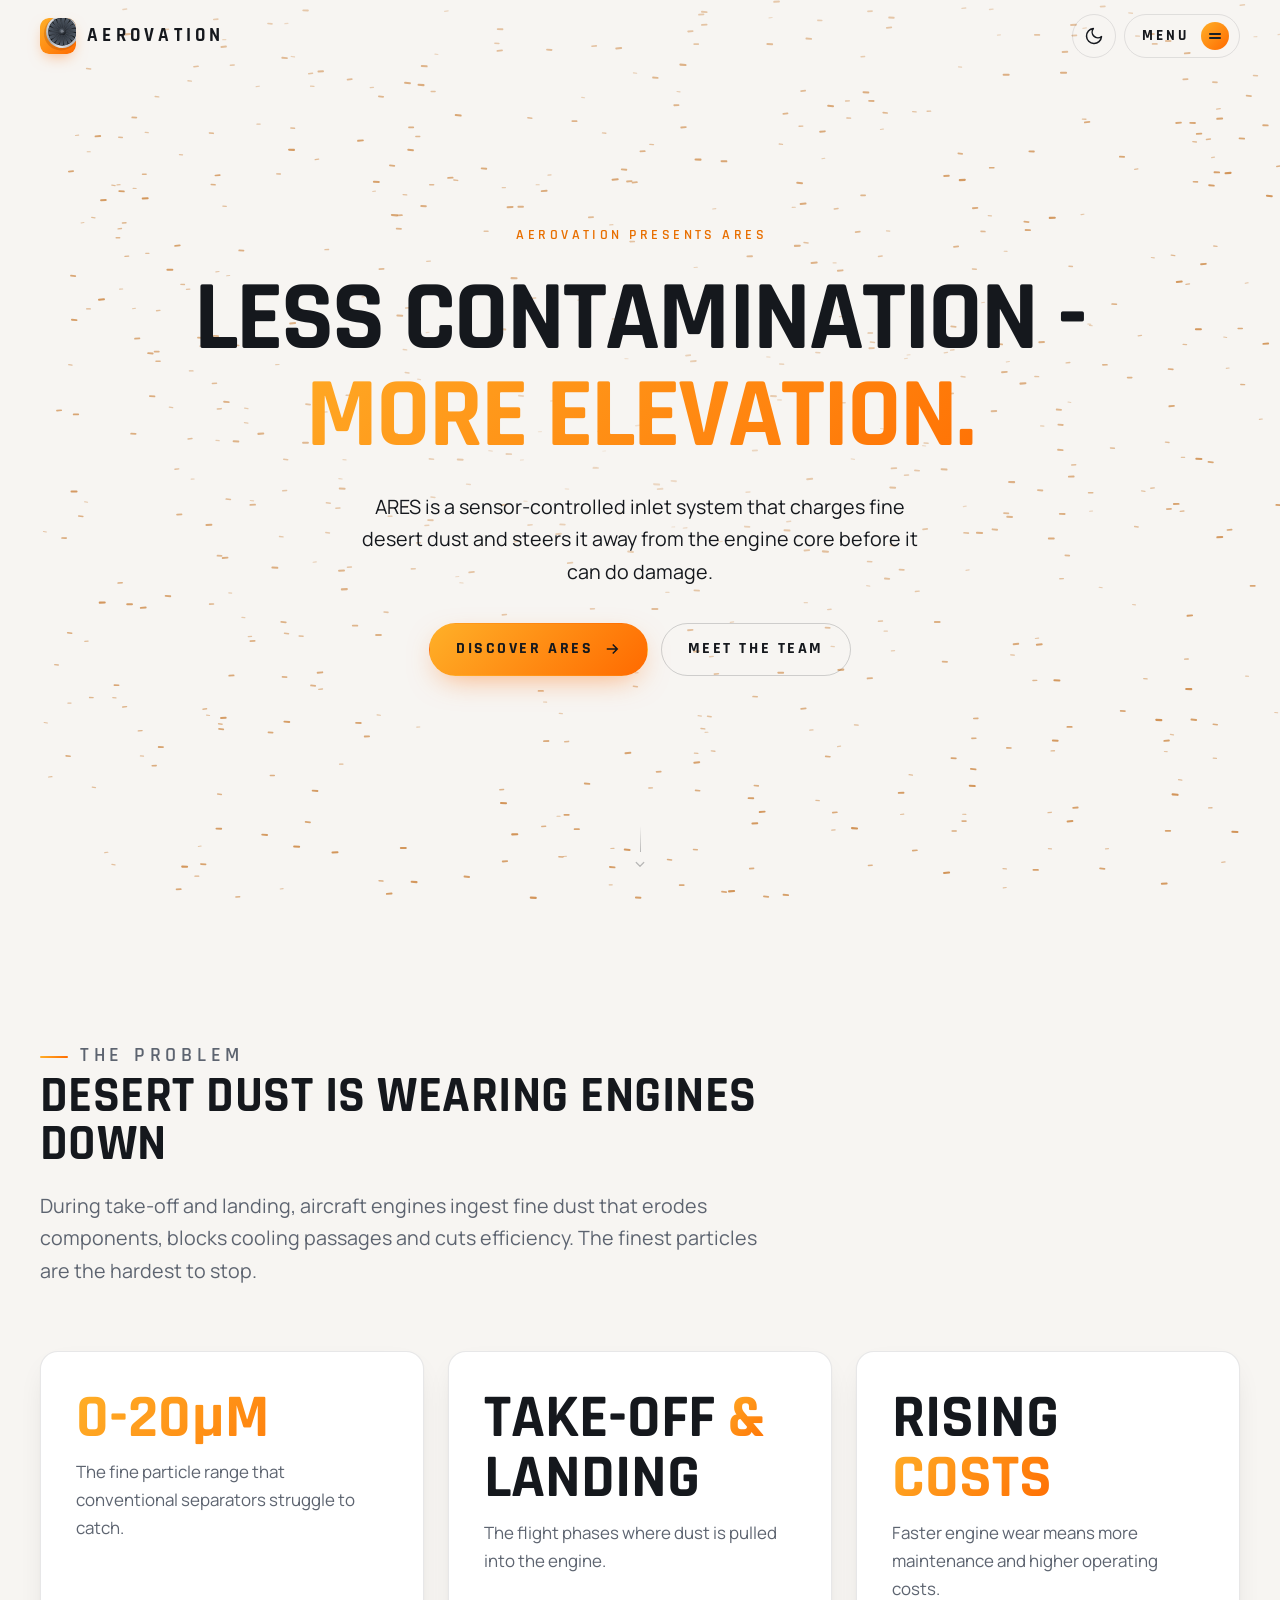
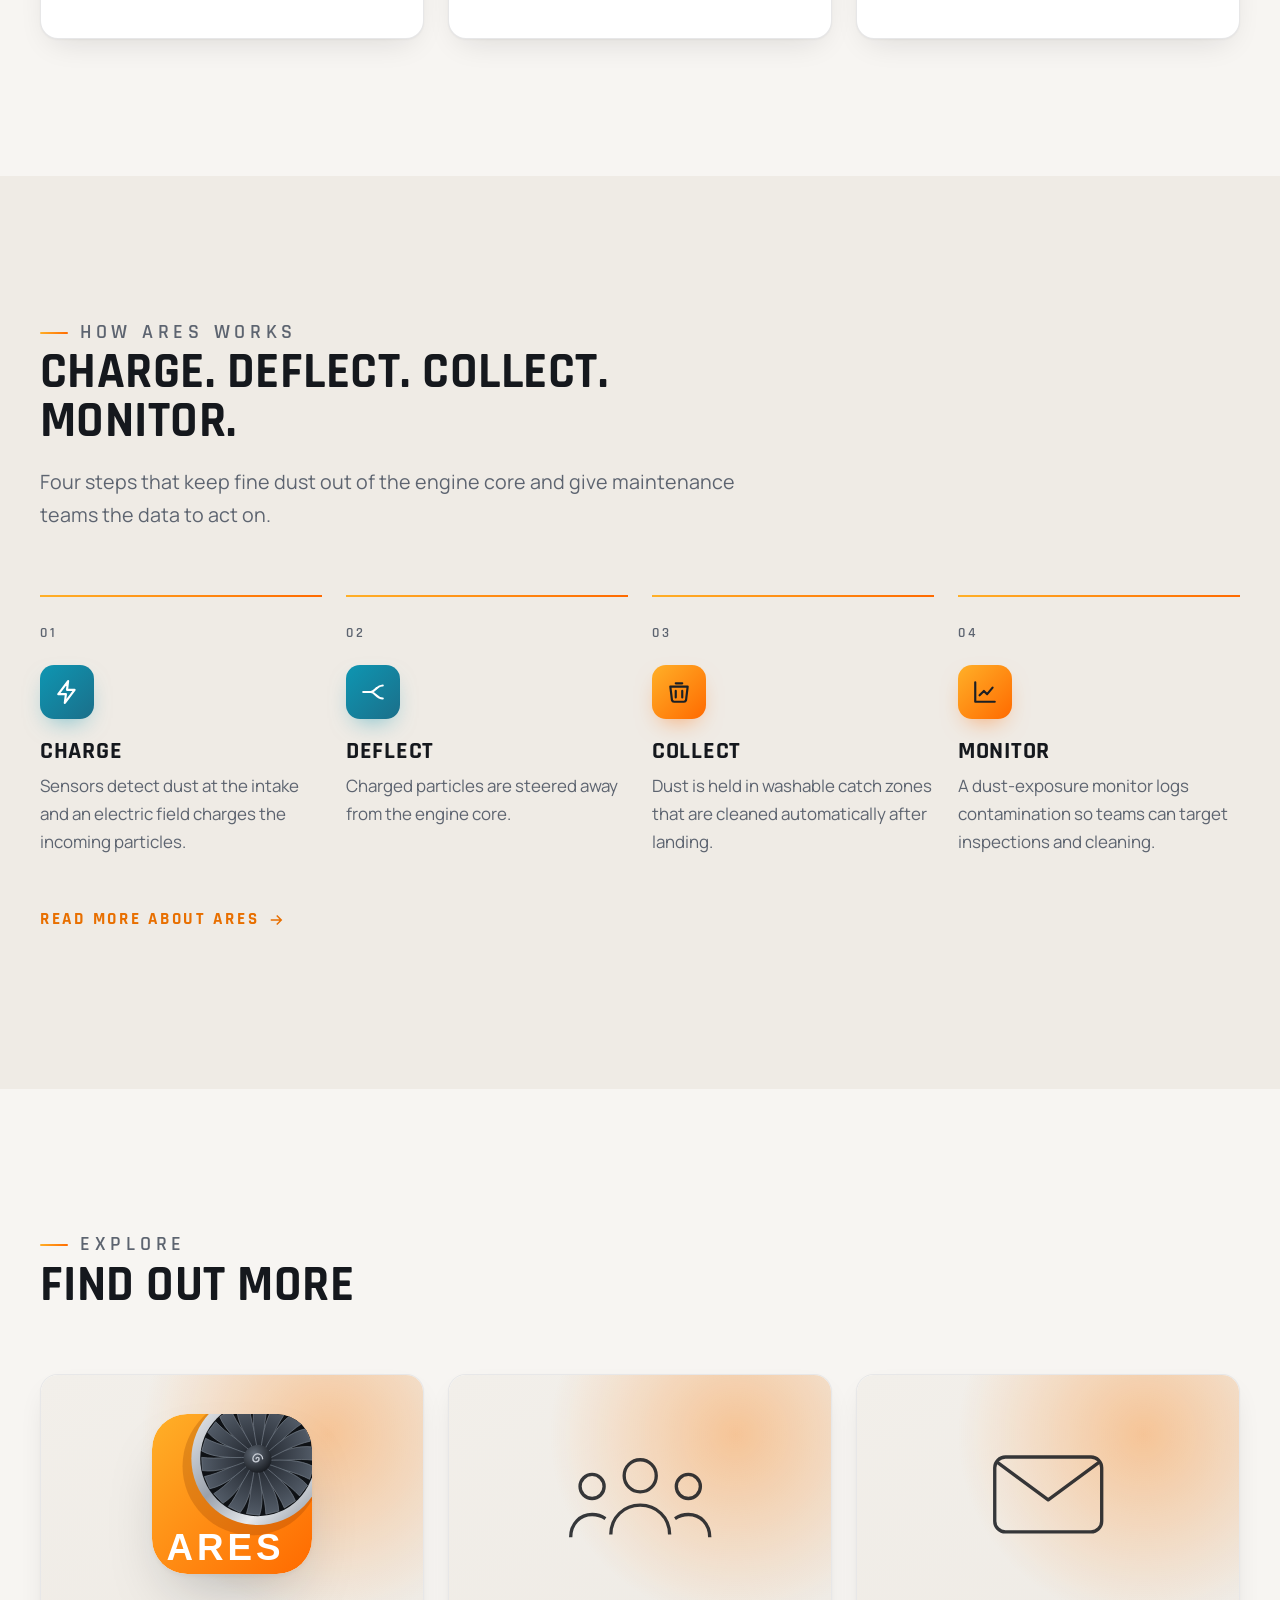
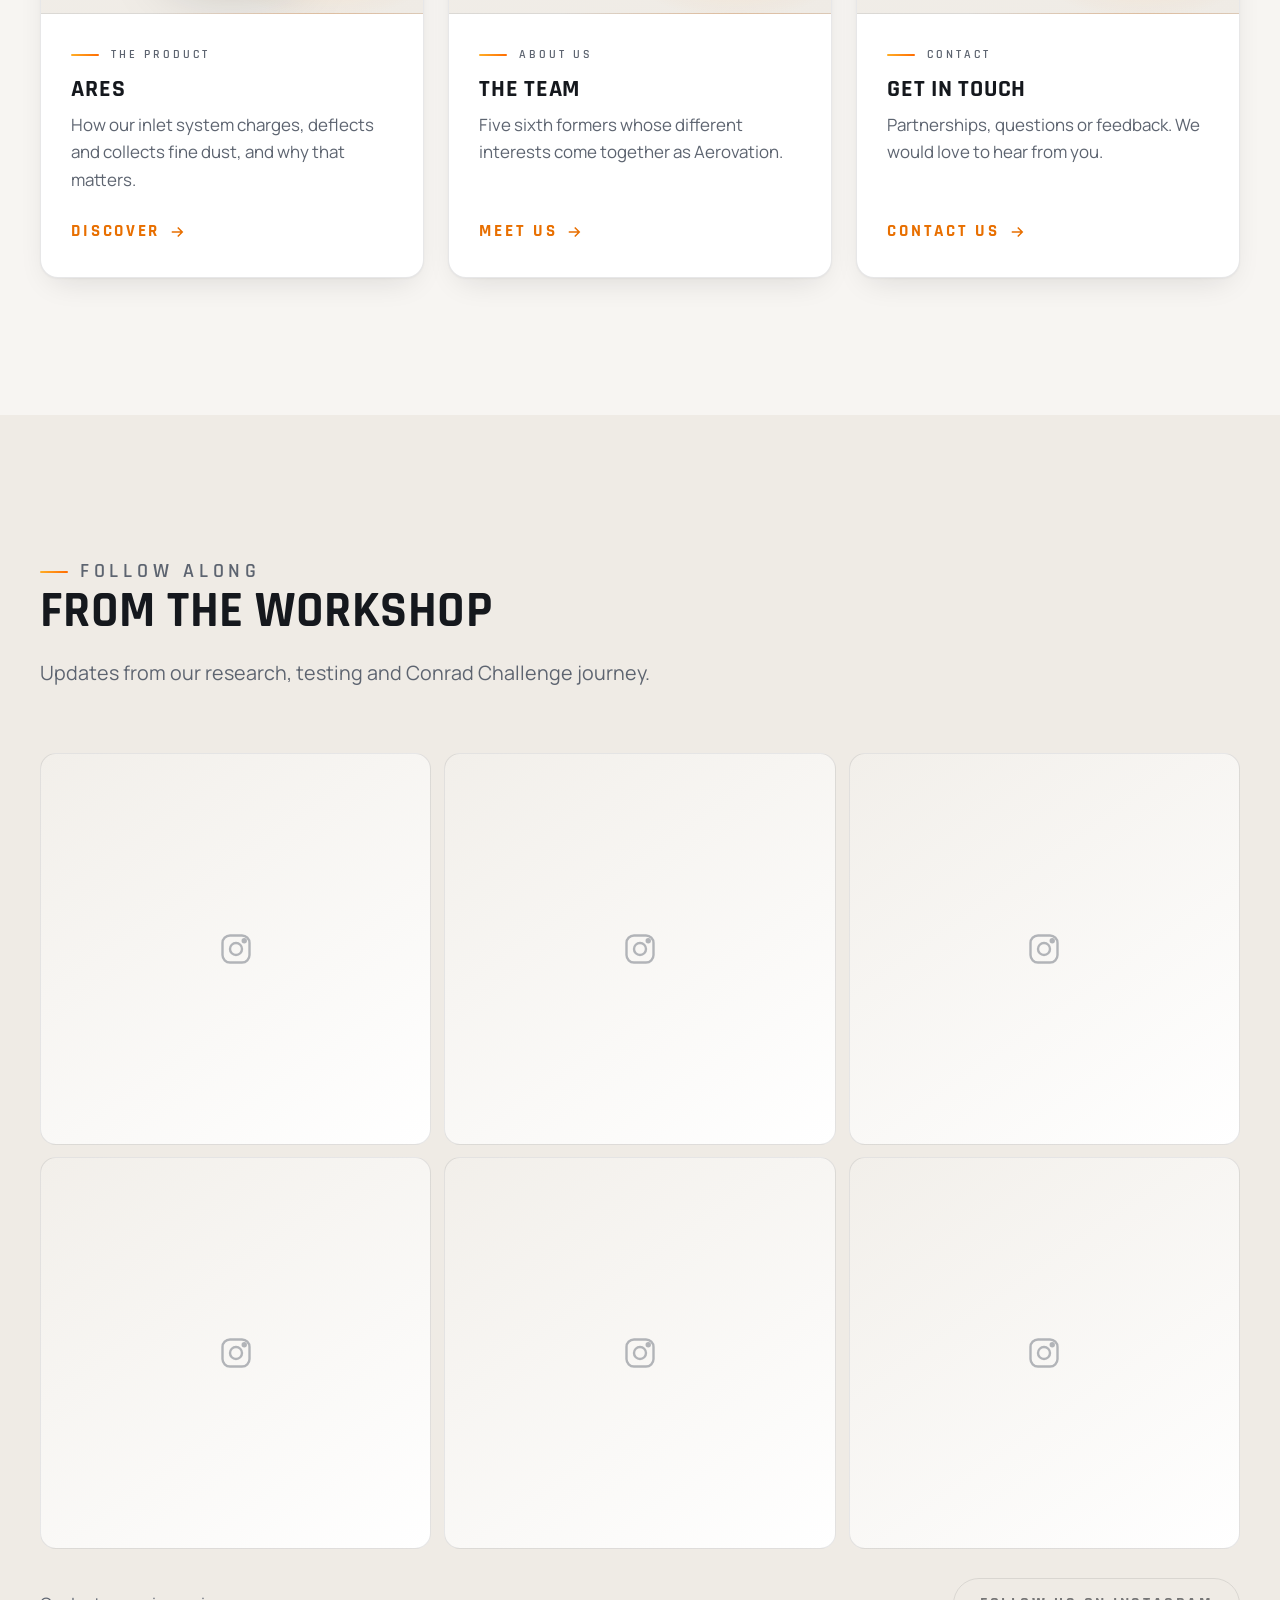
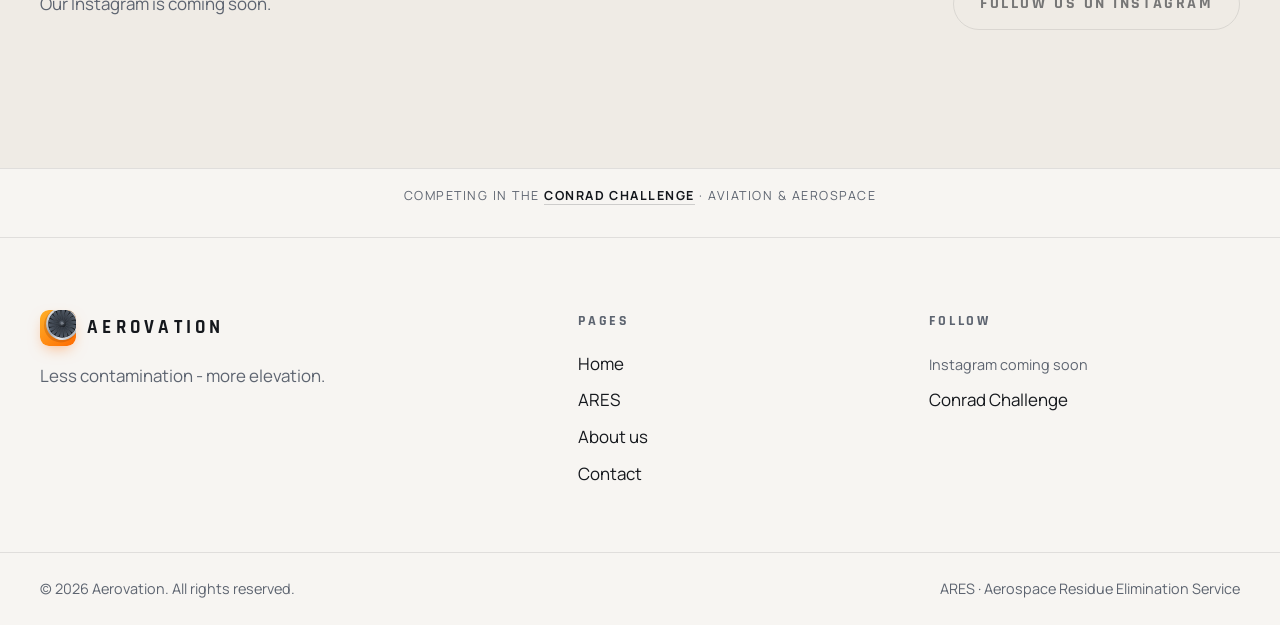
==== commit b72864e8: "Update team bios, card grid, and centered dust hero" ====
--- a/index.html
+++ b/index.html
@@ -6,7 +6,7 @@
   <meta name="viewport" content="width=device-width, initial-scale=1, viewport-fit=cover">
   <title>Aerovation | ARES: Less contamination - more elevation</title>
   <meta name="description"
-    content="Aerovation is a team of Oxford High School students building ARES, an inlet system that charges fine desert dust and steers it away from aircraft engines. Conrad Challenge, Aviation and Aerospace.">
+    content="Aerovation is a team of sixth form students building ARES, an inlet system that charges fine desert dust and steers it away from aircraft engines. Conrad Challenge, Aviation and Aerospace.">
   <meta name="theme-color" content="#f7f5f2" media="(prefers-color-scheme: light)">
   <meta name="theme-color" content="#0a0b0d" media="(prefers-color-scheme: dark)">
   <meta property="og:title" content="Aerovation | ARES">
@@ -20,7 +20,7 @@
   <link rel="stylesheet"
     href="https://fonts.googleapis.com/css2?family=Manrope:wght@400;500;600;700&family=Rajdhani:wght@500;600;700&display=swap">
   <script>(function () { var d = document.documentElement; d.classList.add("js"); try { var t = localStorage.getItem("theme"); if (t) d.setAttribute("data-theme", t); } catch (e) { } })();</script>
-  <link rel="stylesheet" href="assets/css/styles.css">
+  <link rel="stylesheet" href="assets/css/styles.css?v=5">
 </head>
 
 <body>
@@ -100,27 +100,17 @@
           </a>
           <a href="about.html" class="btn" id="hero-cta-team">Meet the team</a>
         </div>
-        <div class="hero-switcher" id="hero-switcher">
-          <span class="switcher-label">Preview animation options:</span>
-          <div class="switcher-buttons" role="tablist" aria-label="Hero animation switcher">
-            <button type="button" class="sw-btn is-active" data-hero-mode="original" role="tab"
-              aria-selected="true">Default: Fan</button>
-            <button type="button" class="sw-btn" data-hero-mode="cross-section" role="tab" aria-selected="false">1.
-              Cross-Section</button>
-            <button type="button" class="sw-btn" data-hero-mode="shield-toggle" role="tab" aria-selected="false">2.
-              Shield Toggle</button>
-            <button type="button" class="sw-btn" data-hero-mode="wireframe-3d" role="tab" aria-selected="false">3. 3D
-              Wireframe</button>
-            <button type="button" class="sw-btn" data-hero-mode="particle-cloud" role="tab" aria-selected="false">4.
-              Interactive Cloud</button>
-          </div>
-        </div>
-      </div>
-      <span class="scroll-cue" aria-hidden="true">Scroll</span>
+      </div>
+      <a href="#problem" class="scroll-hint" aria-label="Scroll down">
+        <span class="scroll-hint-line" aria-hidden="true"></span>
+        <svg viewBox="0 0 24 24" fill="none" stroke="currentColor" stroke-width="1.6" stroke-linecap="round" stroke-linejoin="round" aria-hidden="true">
+          <path d="m7 10 5 5 5-5" />
+        </svg>
+      </a>
     </section>
 
     <!-- ===== Problem ===== -->
-    <section class="section" aria-labelledby="problem-title">
+    <section class="section" id="problem" aria-labelledby="problem-title">
       <div class="container">
         <div class="section-head reveal">
           <p class="eyebrow">The problem</p>
@@ -236,7 +226,7 @@
             <div class="feature-body">
               <p class="eyebrow">About us</p>
               <h3>The team</h3>
-              <p>Five Oxford High School sixth formers whose different interests come together as Aerovation.</p>
+              <p>Five sixth formers whose different interests come together as Aerovation.</p>
               <span class="link-arrow">Meet us <svg viewBox="0 0 24 24" fill="none" stroke="currentColor"
                   stroke-width="2" aria-hidden="true">
                   <path d="M5 12h14M13 6l6 6-6 6" />
@@ -361,8 +351,8 @@
     </div>
   </footer>
 
-  <script src="assets/js/main.js" defer></script>
-  <script src="assets/js/hero.js" defer></script>
+  <script src="assets/js/main.js?v=5" defer></script>
+  <script src="assets/js/hero.js?v=5" defer></script>
 </body>
 
 </html>
--- a/assets/css/styles.css
+++ b/assets/css/styles.css
@@ -42,11 +42,11 @@
   --font-body: "Manrope", system-ui, -apple-system, "Segoe UI", sans-serif;
   --fs-xs: 0.78rem;
   --fs-sm: 0.9rem;
-  --fs-base: clamp(1rem, 0.96rem + 0.2vw, 1.0625rem);
-  --fs-lead: clamp(1.08rem, 1rem + 0.45vw, 1.3rem);
-  --fs-h3: clamp(1.35rem, 1.2rem + 0.6vw, 1.7rem);
-  --fs-h2: clamp(2.1rem, 1.6rem + 2.4vw, 3.6rem);
-  --fs-h1: clamp(2.8rem, 1.8rem + 5vw, 6.2rem);
+  --fs-base: clamp(0.95rem, 0.9rem + 0.2vw, 1.0625rem);
+  --fs-lead: clamp(1.02rem, 0.95rem + 0.35vw, 1.25rem);
+  --fs-h3: clamp(1.25rem, 1.1rem + 0.5vw, 1.6rem);
+  --fs-h2: clamp(1.9rem, 1.5rem + 2vw, 3.2rem);
+  --fs-h1: clamp(2.3rem, 1.6rem + 3.2vw, 4.4rem);
 
   /* Layout */
   --container: 1200px;
@@ -113,6 +113,7 @@
   -webkit-text-size-adjust: 100%;
   text-size-adjust: 100%;
   scroll-behavior: smooth;
+  scroll-padding-top: var(--header-h);
 }
 
 body {
@@ -499,10 +500,12 @@
   position: relative;
   min-height: 100vh;
   min-height: 100svh;
-  display: flex;
-  align-items: flex-end;
+  display: grid;
+  place-items: center;
+  text-align: center;
   overflow: hidden;
   isolation: isolate;
+  background: var(--bg);
 }
 .hero canvas {
   position: absolute;
@@ -518,104 +521,87 @@
   z-index: -1;
   pointer-events: none;
   background:
-    linear-gradient(to top, var(--bg) 0%, rgb(var(--bg-rgb) / 0.85) 22%, transparent 60%),
-    linear-gradient(to bottom, rgb(var(--bg-rgb) / 0.6), transparent 18%);
+    radial-gradient(ellipse 60% 50% at 50% 50%, rgb(var(--bg-rgb) / 0.75), transparent 80%),
+    linear-gradient(to bottom, rgb(var(--bg-rgb) / 0.5), transparent 18%);
 }
 .hero-content {
-  padding-top: calc(var(--header-h) + 2rem);
-  padding-bottom: clamp(5rem, 12vh, 8rem);
-}
-.hero h1 { max-width: 13ch; margin-bottom: 1.4rem; }
-.hero .lead { margin-bottom: 2.2rem; color: var(--text); opacity: 0.82; }
-
-/* ---------- Hero animation switcher ---------- */
-.hero-switcher {
-  margin-top: clamp(1.8rem, 3.5vh, 2.8rem);
+  box-sizing: border-box;
+  width: min(100%, 1100px);
+  max-width: 1100px;
+  margin-inline: auto;
+  justify-self: center;
+  padding-block: calc(var(--header-h) + 1rem);
+  position: relative;
+  z-index: 10;
   display: flex;
   flex-direction: column;
-  gap: 0.5rem;
-}
-.switcher-label {
-  font-family: var(--font-head);
-  font-size: var(--fs-xs);
-  font-weight: 700;
-  letter-spacing: 0.18em;
-  text-transform: uppercase;
-  color: var(--muted);
-}
-.switcher-buttons {
-  display: flex;
-  flex-wrap: wrap;
-  gap: 0.4rem;
-  background: var(--glass);
-  padding: 0.3rem;
-  border-radius: 999px;
-  border: 1px solid var(--line-strong);
-  width: fit-content;
+  align-items: center;
+}
+.hero h1 {
   max-width: 100%;
-  -webkit-backdrop-filter: blur(12px);
-  backdrop-filter: blur(12px);
-}
-.sw-btn {
-  padding: 0.45rem 0.95rem;
-  border-radius: 999px;
-  font-family: var(--font-head);
-  font-size: var(--fs-xs);
-  font-weight: 700;
-  letter-spacing: 0.12em;
-  text-transform: uppercase;
-  color: var(--muted);
-  transition: all 0.25s var(--ease);
-}
-.sw-btn:hover {
+  margin: 0 auto 1.6rem;
+  font-size: clamp(2.8rem, 1rem + 6.5vw, 6.5rem);
+  line-height: 0.98;
+  letter-spacing: -0.02em;
+  text-wrap: balance;
+}
+.hero h1 .text-grad { display: block; }
+.hero .lead {
+  margin: 0 auto 2.2rem;
   color: var(--text);
-  background: var(--surface-2);
-}
-.sw-btn.is-active {
-  background: var(--brand-grad);
-  color: var(--gunmetal);
-  box-shadow: 0 4px 12px -2px rgb(255 106 0 / 0.55);
-}
-
-.scroll-cue {
+  opacity: 0.85;
+  max-width: 48ch;
+}
+.hero .btn-row { justify-content: center; }
+.hero .eyebrow { justify-content: center; margin-bottom: 1.4rem; padding-left: 0.24em; }
+.hero .eyebrow::before { display: none; }
+
+.scroll-hint {
   position: absolute;
   left: 50%;
-  bottom: 1.6rem;
+  bottom: clamp(1.2rem, 3vh, 2rem);
   transform: translateX(-50%);
-  display: none;
+  z-index: 10;
+  display: flex;
   flex-direction: column;
   align-items: center;
-  gap: 0.6rem;
-  font-family: var(--font-head);
-  font-size: var(--fs-xs);
-  letter-spacing: 0.3em;
-  text-transform: uppercase;
-  color: var(--muted);
-}
-.scroll-cue::after {
-  content: "";
-  width: 1.5px;
-  height: 38px;
-  background: linear-gradient(var(--accent), transparent);
-  animation: cue 2.2s var(--ease) infinite;
-  transform-origin: top;
-}
-@keyframes cue {
-  0% { transform: scaleY(0); opacity: 1; }
-  60% { transform: scaleY(1); opacity: 1; }
-  100% { transform: scaleY(1); opacity: 0; }
-}
-
-@media (min-width: 900px) {
-  .hero { align-items: center; }
-  .hero::after {
-    background:
-      linear-gradient(90deg, rgb(var(--bg-rgb) / 0.92) 0%, rgb(var(--bg-rgb) / 0.55) 38%, transparent 62%),
-      linear-gradient(to top, var(--bg) 0%, transparent 25%),
-      linear-gradient(to bottom, rgb(var(--bg-rgb) / 0.6), transparent 18%);
-  }
-  .hero-content { padding-bottom: 6rem; }
-  .scroll-cue { display: flex; }
+  gap: 0.2rem;
+  color: var(--text);
+  opacity: 0.28;
+  transition: opacity 0.35s var(--ease), transform 0.35s var(--ease), color 0.35s var(--ease);
+}
+.scroll-hint:hover,
+.scroll-hint:focus-visible {
+  opacity: 0.72;
+  color: var(--accent);
+}
+.scroll-hint.is-hidden {
+  opacity: 0;
+  pointer-events: none;
+  transform: translate(-50%, 6px);
+}
+.scroll-hint-line {
+  width: 1px;
+  height: 26px;
+  background: linear-gradient(to bottom, transparent, currentColor);
+  animation: scroll-breathe 2.8s var(--ease) infinite;
+}
+.scroll-hint svg {
+  width: 18px;
+  height: 18px;
+  animation: scroll-nudge 2.8s var(--ease) infinite;
+}
+@keyframes scroll-breathe {
+  0%, 100% { opacity: 0.35; transform: scaleY(0.85); }
+  50% { opacity: 1; transform: scaleY(1); }
+}
+@keyframes scroll-nudge {
+  0%, 100% { transform: translateY(0); }
+  50% { transform: translateY(4px); }
+}
+
+@media (max-width: 767px) {
+  .hero-content { padding-block: calc(var(--header-h) + 1rem); }
 }
 
 /* ---------- Inner page hero ---------- */
@@ -1014,19 +1000,95 @@
 
 /* ---------- Team list ---------- */
 .team-list {
+  display: grid;
+  grid-template-columns: repeat(auto-fit, minmax(min(100%, 300px), 1fr));
+  gap: clamp(1rem, 2vw, 1.5rem);
+  max-width: 1100px;
+  margin-inline: auto;
+}
+
+.team-photo-card {
+  position: relative;
+  margin: 0;
+  padding: 0;
+  min-height: 220px;
+  overflow: hidden;
+  display: flex;
+  align-items: center;
+  justify-content: center;
+  background:
+    radial-gradient(circle at 50% 35%, rgb(var(--accent-rgb) / 0.16), transparent 70%),
+    var(--surface-2);
+  border: 1.5px dashed var(--line-strong);
+}
+.team-photo-card::before {
+  content: "";
+  position: absolute;
+  inset: 0 0 auto 0;
+  height: 4px;
+  background: var(--brand-grad);
+  z-index: 2;
+}
+.team-photo-card img {
+  position: absolute;
+  inset: 0;
+  width: 100%;
+  height: 100%;
+  object-fit: cover;
+}
+.team-photo-placeholder {
   display: flex;
   flex-direction: column;
-  gap: clamp(0.9rem, 1.8vw, 1.3rem);
-  max-width: 820px;
-  margin-inline: auto;
+  align-items: center;
+  justify-content: center;
+  text-align: center;
+  gap: 0.4rem;
+  padding: 1.75rem;
+  color: var(--muted);
+}
+.team-photo-placeholder svg {
+  width: 34px;
+  height: 34px;
+  color: var(--accent);
+  margin-bottom: 0.25rem;
+}
+.team-photo-title {
+  font-family: var(--font-head);
+  font-weight: 700;
+  font-size: clamp(1.15rem, 1.05rem + 0.35vw, 1.35rem);
+  letter-spacing: 0.06em;
+  text-transform: uppercase;
+  color: var(--text);
+}
+.team-photo-sub {
+  font-family: var(--font-head);
+  font-weight: 600;
+  font-size: var(--fs-xs);
+  letter-spacing: 0.16em;
+  text-transform: uppercase;
+  color: var(--accent);
 }
 
 .team-item {
   display: flex;
-  align-items: flex-start;
+  flex-direction: column;
+  align-items: stretch;
   gap: clamp(1rem, 2.5vw, 1.8rem);
   padding: clamp(1.1rem, 2.2vw, 1.5rem);
 }
+
+.team-item {
+  position: relative;
+  overflow: hidden;
+}
+.team-item::before {
+  content: "";
+  position: absolute;
+  inset: 0 0 auto 0;
+  height: 4px;
+  background: var(--brand-grad);
+}
+.team-item:has(.team-avatar)::before { display: none; }
 
 .team-avatar {
   position: relative;
@@ -1080,11 +1142,10 @@
 
 .team-header {
   display: flex;
-  flex-wrap: wrap;
-  align-items: baseline;
-  justify-content: space-between;
-  gap: 0.35rem 1rem;
-  margin-bottom: 0.35rem;
+  flex-direction: column;
+  align-items: flex-start;
+  gap: 0.4rem;
+  margin-bottom: 0.9rem;
 }
 
 .team-header h3 {
@@ -1294,3 +1355,6 @@
   }
   .js .reveal { opacity: 1; transform: none; }
 }
+
+/* ---------- Hide legacy switcher ---------- */
+.hero-switcher, .scroll-cue { display: none !important; }
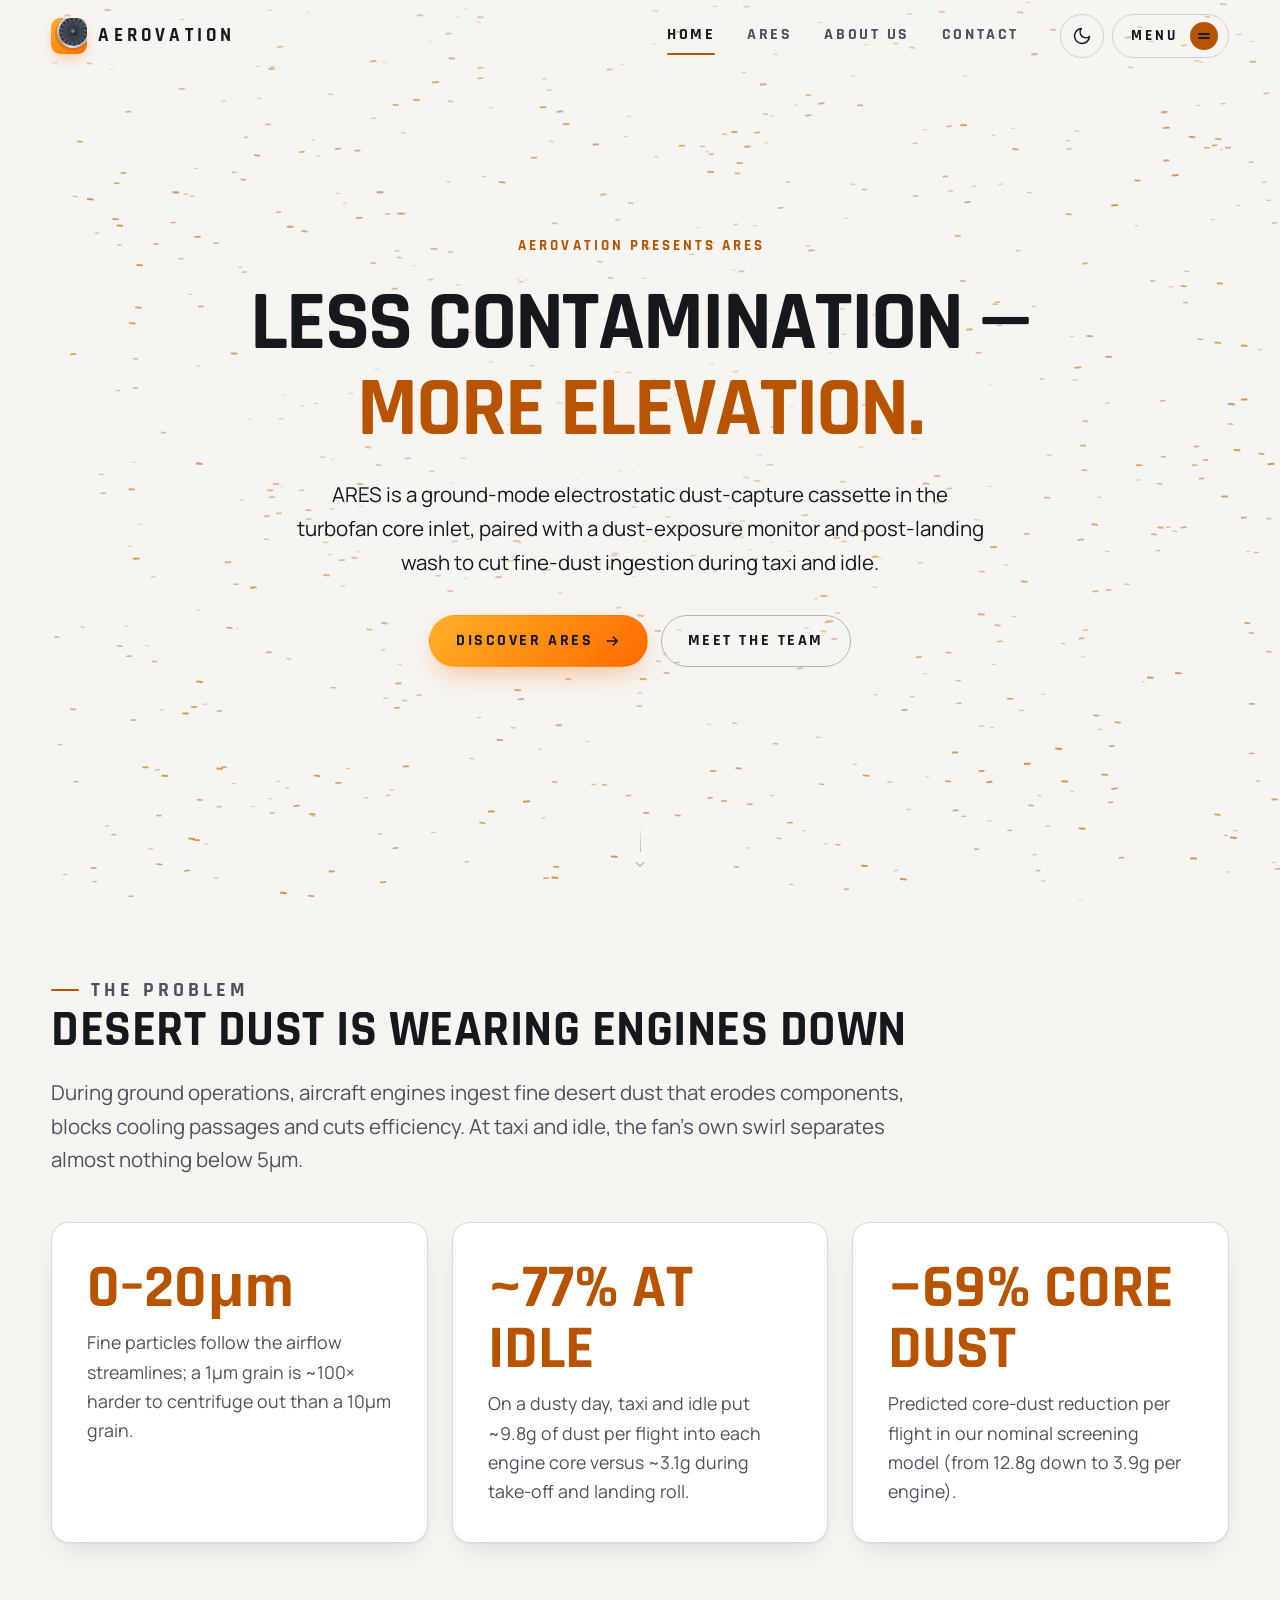
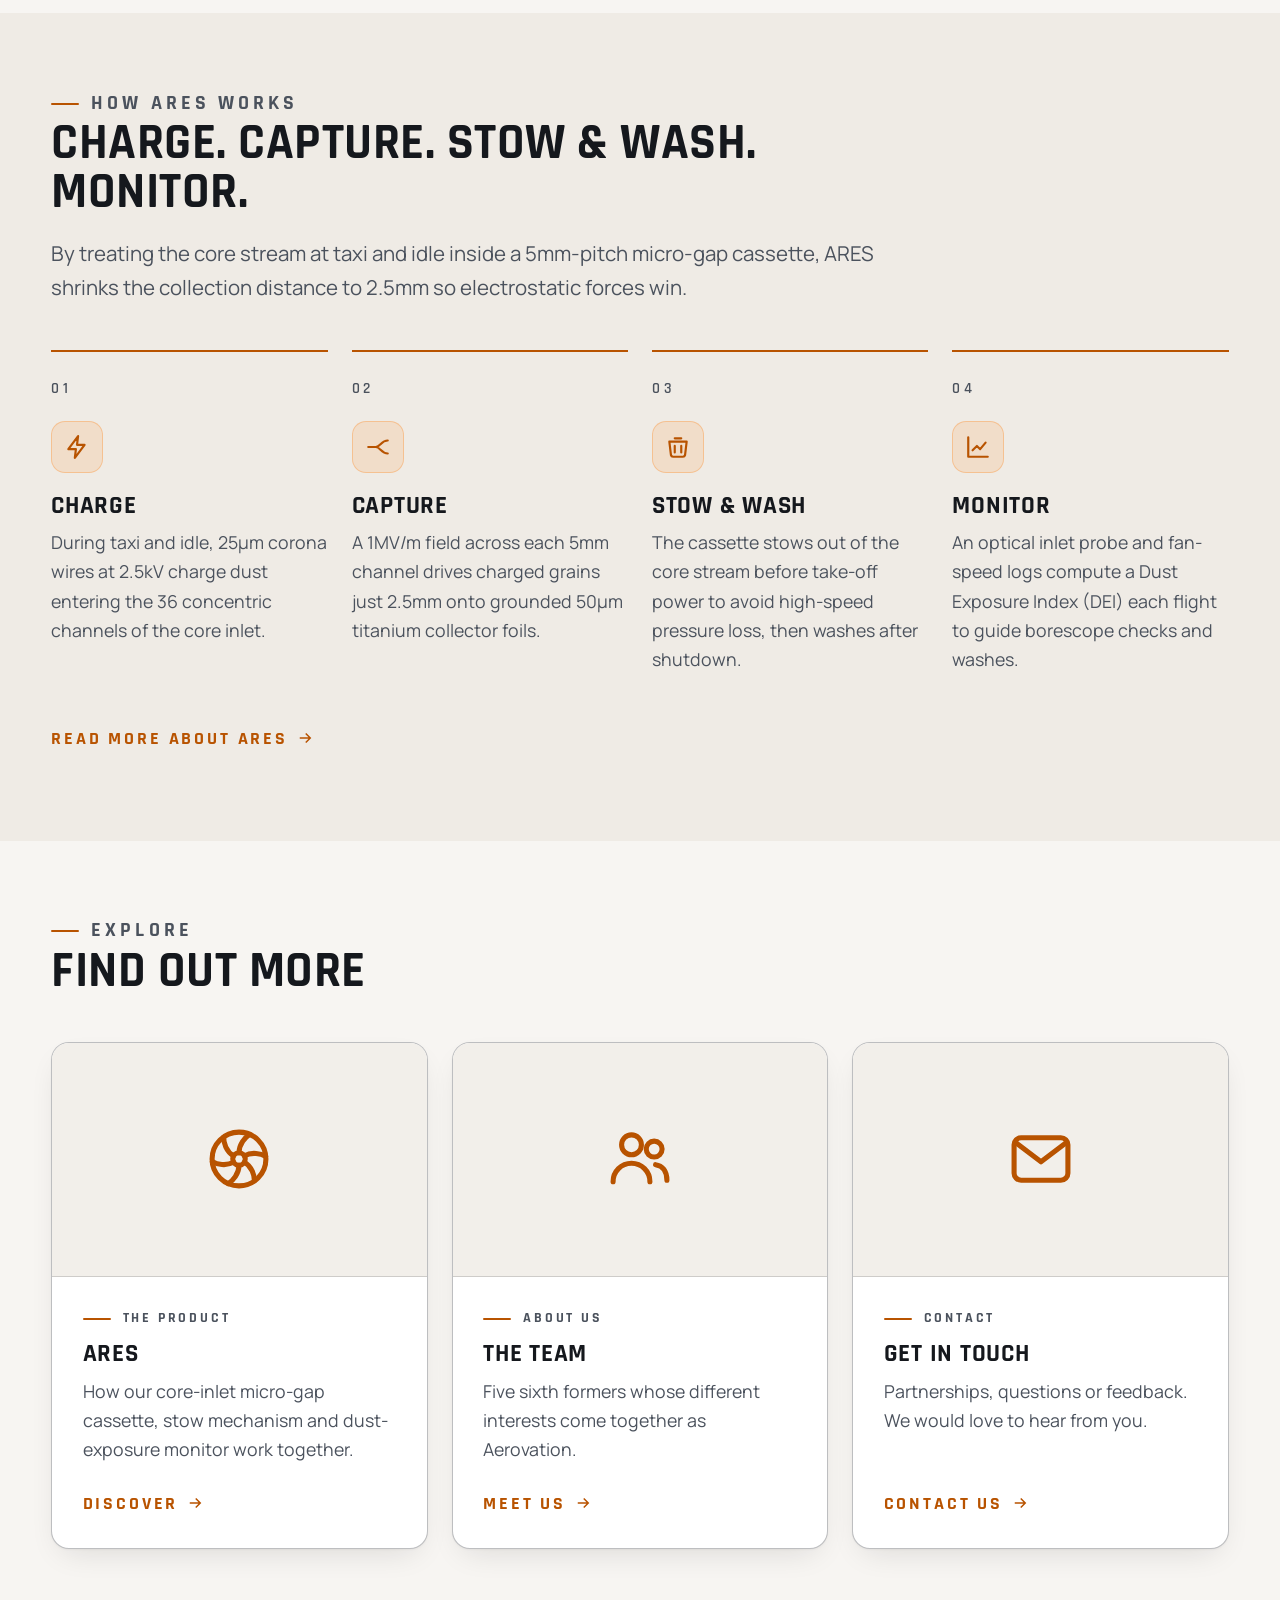
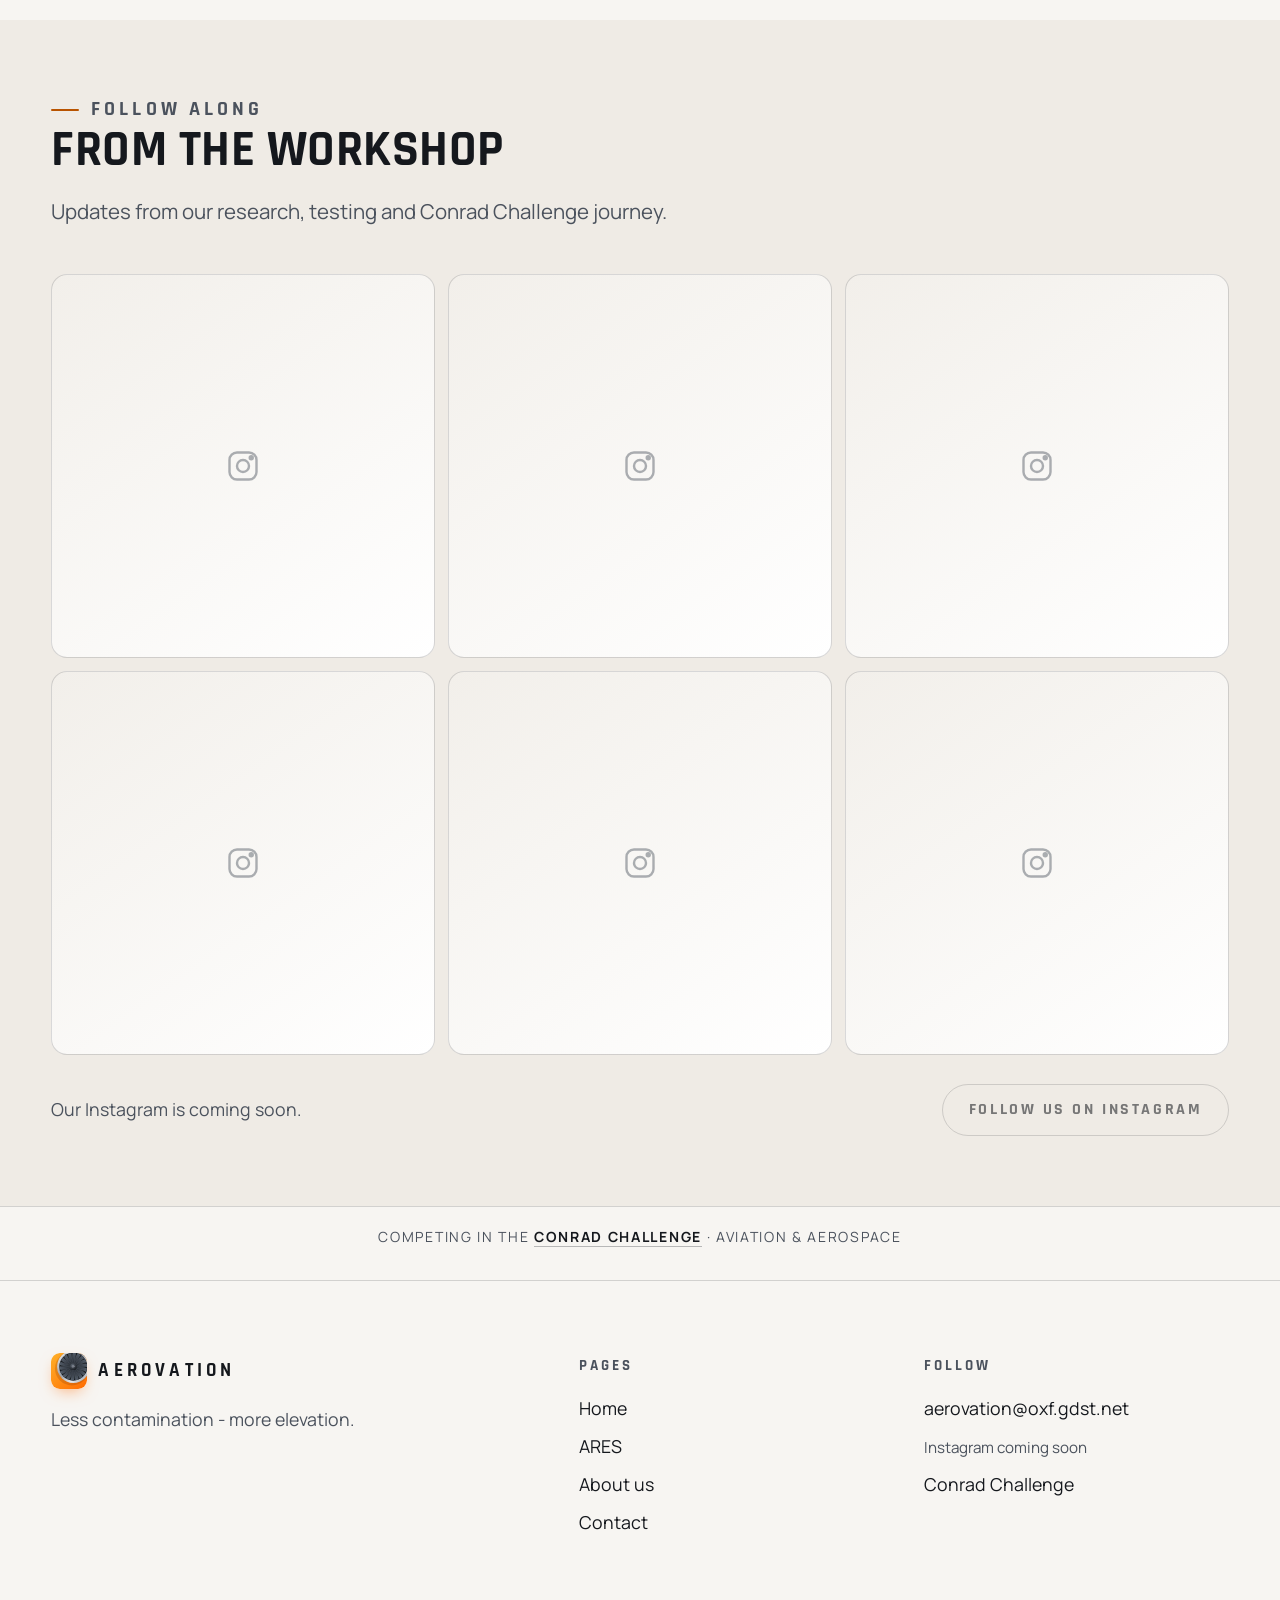
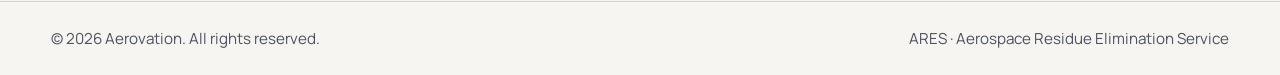
==== commit f44da302: "Update ARES science, UI polish, desktop nav, and contact email" ====
--- a/index.html
+++ b/index.html
@@ -6,7 +6,7 @@
   <meta name="viewport" content="width=device-width, initial-scale=1, viewport-fit=cover">
   <title>Aerovation | ARES: Less contamination - more elevation</title>
   <meta name="description"
-    content="Aerovation is a team of sixth form students building ARES, an inlet system that charges fine desert dust and steers it away from aircraft engines. Conrad Challenge, Aviation and Aerospace.">
+    content="Aerovation is a team of sixth form students building ARES, a ground-mode electrostatic core-inlet cassette and dust-exposure monitor that protects airliner turbofans from fine desert dust. Conrad Challenge, Aviation and Aerospace.">
   <meta name="theme-color" content="#f7f5f2" media="(prefers-color-scheme: light)">
   <meta name="theme-color" content="#0a0b0d" media="(prefers-color-scheme: dark)">
   <meta property="og:title" content="Aerovation | ARES">
@@ -20,7 +20,7 @@
   <link rel="stylesheet"
     href="https://fonts.googleapis.com/css2?family=Manrope:wght@400;500;600;700&family=Rajdhani:wght@500;600;700&display=swap">
   <script>(function () { var d = document.documentElement; d.classList.add("js"); try { var t = localStorage.getItem("theme"); if (t) d.setAttribute("data-theme", t); } catch (e) { } })();</script>
-  <link rel="stylesheet" href="assets/css/styles.css?v=5">
+  <link rel="stylesheet" href="assets/css/styles.css?v=12">
 </head>
 
 <body>
@@ -33,8 +33,14 @@
         <img src="assets/img/logo-mark.svg" alt="" width="36" height="36">
         <span>Aerovation</span>
       </a>
+      <nav class="header-nav" aria-label="Primary">
+        <a href="index.html" aria-current="page">Home</a>
+        <a href="ares.html">ARES</a>
+        <a href="about.html">About us</a>
+        <a href="contact.html">Contact</a>
+      </nav>
       <div class="header-actions">
-        <button class="icon-btn theme-toggle" id="theme-toggle" type="button" aria-label="Switch colour theme">
+        <button class="icon-btn theme-toggle" id="theme-toggle" type="button" aria-label="Switch colour theme" title="Switch colour theme" data-tooltip="Switch colour theme">
           <svg class="icon-moon" viewBox="0 0 24 24" fill="none" stroke="currentColor" stroke-width="1.8"
             stroke-linecap="round" stroke-linejoin="round" aria-hidden="true">
             <path d="M21 12.8A9 9 0 1 1 11.2 3a7 7 0 0 0 9.8 9.8z" />
@@ -88,10 +94,8 @@
       <canvas id="hero-canvas" aria-hidden="true"></canvas>
       <div class="container hero-content">
         <p class="eyebrow reveal">Aerovation presents ARES</p>
-        <h1 id="hero-title" class="reveal" style="--d:1">Less contamination - <span class="text-grad">more
-            elevation.</span></h1>
-        <p class="lead reveal" style="--d:2">ARES is a sensor-controlled inlet system that charges fine desert dust and
-          steers it away from the engine core before it can do damage.</p>
+        <h1 id="hero-title" class="reveal" style="--d:1"><span class="hero-line">Less contamination —</span> <span class="text-grad">more elevation.</span></h1>
+        <p class="lead reveal" style="--d:2">ARES is a ground-mode electrostatic dust-capture cassette in the turbofan core inlet, paired with a dust-exposure monitor and post-landing wash to cut fine-dust ingestion during taxi and idle.</p>
         <div class="btn-row reveal" style="--d:3">
           <a href="ares.html" class="btn btn--primary" id="hero-cta-ares">Discover ARES
             <svg viewBox="0 0 24 24" fill="none" stroke="currentColor" stroke-width="2" aria-hidden="true">
@@ -115,21 +119,21 @@
         <div class="section-head reveal">
           <p class="eyebrow">The problem</p>
           <h2 id="problem-title">Desert dust is wearing engines down</h2>
-          <p>During take-off and landing, aircraft engines ingest fine dust that erodes components, blocks cooling
-            passages and cuts efficiency. The finest particles are the hardest to stop.</p>
+          <p>During ground operations, aircraft engines ingest fine desert dust that erodes components, blocks cooling
+            passages and cuts efficiency. At taxi and idle, the fan's own swirl separates almost nothing below 5μm.</p>
         </div>
         <div class="grid grid--3">
           <div class="card stat reveal">
-            <span class="stat-value text-grad">0-20μm</span>
-            <p class="stat-label">The fine particle range that conventional separators struggle to catch.</p>
+            <span class="stat-value text-grad">0–20<span class="stat-unit">μm</span></span>
+            <p class="stat-label">Fine particles follow the airflow streamlines; a 1μm grain is ~100× harder to centrifuge out than a 10μm grain.</p>
           </div>
           <div class="card stat reveal" style="--d:1">
-            <span class="stat-value">Take-off <span class="text-grad">&amp;</span> landing</span>
-            <p class="stat-label">The flight phases where dust is pulled into the engine.</p>
+            <span class="stat-value text-grad">~77% at idle</span>
+            <p class="stat-label">On a dusty day, taxi and idle put ~9.8g of dust per flight into each engine core versus ~3.1g during take-off and landing roll.</p>
           </div>
           <div class="card stat reveal" style="--d:2">
-            <span class="stat-value">Rising <span class="text-grad">costs</span></span>
-            <p class="stat-label">Faster engine wear means more maintenance and higher operating costs.</p>
+            <span class="stat-value text-grad">−69% core dust</span>
+            <p class="stat-label">Predicted core-dust reduction per flight in our nominal screening model (from 12.8g down to 3.9g per engine).</p>
           </div>
         </div>
       </div>
@@ -140,8 +144,8 @@
       <div class="container">
         <div class="section-head reveal">
           <p class="eyebrow">How ARES works</p>
-          <h2 id="how-title">Charge. Deflect. Collect. Monitor.</h2>
-          <p>Four steps that keep fine dust out of the engine core and give maintenance teams the data to act on.</p>
+          <h2 id="how-title">Charge. Capture. Stow &amp; Wash. Monitor.</h2>
+          <p>By treating the core stream at taxi and idle inside a 5mm-pitch micro-gap cassette, ARES shrinks the collection distance to 2.5mm so electrostatic forces win.</p>
         </div>
         <ol class="grid grid--4 steps">
           <li class="step">
@@ -151,7 +155,7 @@
                 <path d="M13 2 4 14h7l-1 8 9-12h-7z" />
               </svg></span>
             <h3>Charge</h3>
-            <p>Sensors detect dust at the intake and an electric field charges the incoming particles.</p>
+            <p>During taxi and idle, 25μm corona wires at 2.5kV charge dust entering the 36 concentric channels of the core inlet.</p>
           </li>
           <li class="step">
             <span class="step-num">02</span>
@@ -159,8 +163,8 @@
                 stroke-linecap="round" stroke-linejoin="round" aria-hidden="true">
                 <path d="M3 12h7c4 0 5-6 11-6M3 12h7c4 0 5 6 11 6" />
               </svg></span>
-            <h3>Deflect</h3>
-            <p>Charged particles are steered away from the engine core.</p>
+            <h3>Capture</h3>
+            <p>A 1MV/m field across each 5mm channel drives charged grains just 2.5mm onto grounded 50μm titanium collector foils.</p>
           </li>
           <li class="step">
             <span class="step-num">03</span>
@@ -169,8 +173,8 @@
                 <path d="M4 7h16l-1.5 12.5a2 2 0 0 1-2 1.5h-9a2 2 0 0 1-2-1.5z" />
                 <path d="M9 4h6M9 11v6M15 11v6" />
               </svg></span>
-            <h3>Collect</h3>
-            <p>Dust is held in washable catch zones that are cleaned automatically after landing.</p>
+            <h3>Stow &amp; wash</h3>
+            <p>The cassette stows out of the core stream before take-off power to avoid high-speed pressure loss, then washes after shutdown.</p>
           </li>
           <li class="step">
             <span class="step-num">04</span>
@@ -180,7 +184,7 @@
                 <path d="m7 15 4-4 3 3 5-6" />
               </svg></span>
             <h3>Monitor</h3>
-            <p>A dust-exposure monitor logs contamination so teams can target inspections and cleaning.</p>
+            <p>An optical inlet probe and fan-speed logs compute a Dust Exposure Index (DEI) each flight to guide borescope checks and washes.</p>
           </li>
         </ol>
         <p class="reveal" style="margin-top:3rem"><a href="ares.html" class="link-arrow">Read more about ARES
@@ -200,12 +204,22 @@
         <div class="grid grid--3">
           <a href="ares.html" class="card card--hover feature-card reveal" id="highlight-ares">
             <div class="feature-visual">
-              <img src="assets/img/logo.svg" alt="" width="200" height="200" loading="lazy">
+              <svg viewBox="0 0 24 24" fill="none" stroke="currentColor" stroke-width="1.8" stroke-linecap="round"
+                stroke-linejoin="round" aria-hidden="true">
+                <circle cx="12" cy="12" r="9.5" />
+                <circle cx="12" cy="12" r="2.2" />
+                <path d="M12 9.8C12 6.8 14.2 4.3 15.8 3.3" />
+                <path d="M13.9 10.9C16.5 9.4 19.8 10.1 21.4 11.1" />
+                <path d="M13.9 13.1C16.5 14.6 17.5 17.8 17.4 19.7" />
+                <path d="M12 14.2C12 17.2 9.8 19.7 8.2 20.7" />
+                <path d="M10.1 13.1C7.5 14.6 4.2 13.9 2.6 12.9" />
+                <path d="M10.1 10.9C7.5 9.4 6.5 6.2 6.6 4.3" />
+              </svg>
             </div>
             <div class="feature-body">
               <p class="eyebrow">The product</p>
               <h3>ARES</h3>
-              <p>How our inlet system charges, deflects and collects fine dust, and why that matters.</p>
+              <p>How our core-inlet micro-gap cassette, stow mechanism and dust-exposure monitor work together.</p>
               <span class="link-arrow">Discover <svg viewBox="0 0 24 24" fill="none" stroke="currentColor"
                   stroke-width="2" aria-hidden="true">
                   <path d="M5 12h14M13 6l6 6-6 6" />
@@ -214,13 +228,12 @@
           </a>
           <a href="about.html" class="card card--hover feature-card reveal" style="--d:1" id="highlight-about">
             <div class="feature-visual">
-              <svg viewBox="0 0 120 80" fill="none" stroke="currentColor" stroke-width="2.5" aria-hidden="true">
-                <circle cx="60" cy="26" r="12" />
-                <path d="M38 70c0-13 10-22 22-22s22 9 22 22" />
-                <circle cx="24" cy="34" r="9" />
-                <path d="M8 72c0-10 7-17 16-17 4 0 7 1 10 3" />
-                <circle cx="96" cy="34" r="9" />
-                <path d="M112 72c0-10-7-17-16-17-4 0-7 1-10 3" />
+              <svg viewBox="0 0 24 24" fill="none" stroke="currentColor" stroke-width="1.8" stroke-linecap="round"
+                stroke-linejoin="round" aria-hidden="true">
+                <circle cx="9" cy="7" r="3.5" />
+                <path d="M2.5 20c0-3.6 2.9-6.5 6.5-6.5s6.5 2.9 6.5 6.5" />
+                <circle cx="17" cy="8.5" r="2.8" />
+                <path d="M17.5 14c2.4.3 4 2.3 4 5.5" />
               </svg>
             </div>
             <div class="feature-body">
@@ -235,10 +248,10 @@
           </a>
           <a href="contact.html" class="card card--hover feature-card reveal" style="--d:2" id="highlight-contact">
             <div class="feature-visual">
-              <svg viewBox="0 0 120 80" fill="none" stroke="currentColor" stroke-width="2.5" stroke-linejoin="round"
-                aria-hidden="true">
-                <rect x="20" y="12" width="80" height="56" rx="8" />
-                <path d="m22 16 38 28 38-28" />
+              <svg viewBox="0 0 24 24" fill="none" stroke="currentColor" stroke-width="1.8" stroke-linecap="round"
+                stroke-linejoin="round" aria-hidden="true">
+                <rect x="2.5" y="4.5" width="19" height="15" rx="2.5" />
+                <path d="m3.5 6.5 8.5 6.5 8.5-6.5" />
               </svg>
             </div>
             <div class="feature-body">
@@ -340,6 +353,7 @@
       <div>
         <p class="footer-title">Follow</p>
         <ul class="footer-links">
+          <li><a href="mailto:aerovation@oxf.gdst.net">aerovation@oxf.gdst.net</a></li>
           <li><span class="soon">Instagram coming soon</span></li>
           <li><a href="https://conrad.spacecenter.org/" target="_blank" rel="noopener">Conrad Challenge</a></li>
         </ul>
@@ -351,8 +365,8 @@
     </div>
   </footer>
 
-  <script src="assets/js/main.js?v=5" defer></script>
-  <script src="assets/js/hero.js?v=5" defer></script>
+  <script src="assets/js/main.js?v=11" defer></script>
+  <script src="assets/js/hero.js?v=11" defer></script>
 </body>
 
 </html>
--- a/assets/css/styles.css
+++ b/assets/css/styles.css
@@ -20,11 +20,11 @@
   --surface: #ffffff;
   --surface-2: #f2efea;
   --text: #15181d;
-  --muted: #5d6470;
-  --line: rgb(21 24 29 / 0.1);
-  --line-strong: rgb(21 24 29 / 0.18);
-  --accent: #e86f00;
-  --accent-2: #0e96b2;
+  --muted: #4b525d;
+  --line: rgb(21 24 29 / 0.16);
+  --line-strong: rgb(21 24 29 / 0.28);
+  --accent: #b85300;
+  --accent-2: #0b7a92;
   --on-accent: #15181d;
   --shadow: 0 1px 2px rgb(21 24 29 / 0.04), 0 12px 32px -12px rgb(21 24 29 / 0.14);
   --shadow-lg: 0 2px 4px rgb(21 24 29 / 0.04), 0 30px 60px -20px rgb(21 24 29 / 0.25);
@@ -40,18 +40,18 @@
   /* Type */
   --font-head: "Rajdhani", "Arial Narrow", sans-serif;
   --font-body: "Manrope", system-ui, -apple-system, "Segoe UI", sans-serif;
-  --fs-xs: 0.78rem;
-  --fs-sm: 0.9rem;
-  --fs-base: clamp(0.95rem, 0.9rem + 0.2vw, 1.0625rem);
-  --fs-lead: clamp(1.02rem, 0.95rem + 0.35vw, 1.25rem);
-  --fs-h3: clamp(1.25rem, 1.1rem + 0.5vw, 1.6rem);
+  --fs-xs: 0.875rem;
+  --fs-sm: 0.95rem;
+  --fs-base: clamp(1rem, 0.95rem + 0.2vw, 1.125rem);
+  --fs-lead: clamp(1.0625rem, 1rem + 0.35vw, 1.3rem);
+  --fs-h3: clamp(1.3rem, 1.15rem + 0.5vw, 1.65rem);
   --fs-h2: clamp(1.9rem, 1.5rem + 2vw, 3.2rem);
   --fs-h1: clamp(2.3rem, 1.6rem + 3.2vw, 4.4rem);
 
   /* Layout */
-  --container: 1200px;
-  --gutter: clamp(1.25rem, 4vw, 2.5rem);
-  --section: clamp(4.5rem, 3rem + 7vw, 9rem);
+  --container: 1520px;
+  --gutter: clamp(1.5rem, 4vw, 3.5rem);
+  --section: clamp(4rem, 5.5vw, 6.25rem);
   --header-h: 72px;
   --radius: 18px;
   --radius-sm: 10px;
@@ -67,11 +67,11 @@
     --bg-alt: #101216;
     --surface: #14171c;
     --surface-2: #1a1e24;
-    --text: #f1f2f4;
-    --muted: #9ba2ad;
-    --line: rgb(255 255 255 / 0.08);
-    --line-strong: rgb(255 255 255 / 0.16);
-    --accent: #ff8a1a;
+    --text: #f3f4f6;
+    --muted: #c2c8d1;
+    --line: rgb(255 255 255 / 0.16);
+    --line-strong: rgb(255 255 255 / 0.28);
+    --accent: #ff9838;
     --accent-2: #3fd6e8;
     --shadow: 0 1px 2px rgb(0 0 0 / 0.3), 0 12px 32px -12px rgb(0 0 0 / 0.6);
     --shadow-lg: 0 2px 4px rgb(0 0 0 / 0.3), 0 30px 60px -20px rgb(0 0 0 / 0.8);
@@ -88,11 +88,11 @@
   --bg-alt: #101216;
   --surface: #14171c;
   --surface-2: #1a1e24;
-  --text: #f1f2f4;
-  --muted: #9ba2ad;
-  --line: rgb(255 255 255 / 0.08);
-  --line-strong: rgb(255 255 255 / 0.16);
-  --accent: #ff8a1a;
+  --text: #f3f4f6;
+  --muted: #c2c8d1;
+  --line: rgb(255 255 255 / 0.16);
+  --line-strong: rgb(255 255 255 / 0.28);
+  --accent: #ff9838;
   --accent-2: #3fd6e8;
   --shadow: 0 1px 2px rgb(0 0 0 / 0.3), 0 12px 32px -12px rgb(0 0 0 / 0.6);
   --shadow-lg: 0 2px 4px rgb(0 0 0 / 0.3), 0 30px 60px -20px rgb(0 0 0 / 0.8);
@@ -191,9 +191,9 @@
 
 .section { padding-block: var(--section); position: relative; }
 .section--alt { background: var(--bg-alt); }
-.section--tight { padding-block: calc(var(--section) * 0.6); }
-
-.section-head { max-width: 720px; margin-bottom: clamp(2.5rem, 5vw, 4rem); }
+.section--tight { padding-block: var(--section); }
+
+.section-head { max-width: 860px; margin-bottom: clamp(2rem, 3.5vw, 3rem); }
 .section-head p { color: var(--muted); font-size: var(--fs-lead); margin: 0; }
 .section-head--center { margin-inline: auto; text-align: center; }
 
@@ -204,8 +204,8 @@
   margin-bottom: 1.1rem;
   font-family: var(--font-head);
   font-size: var(--fs-sm);
-  font-weight: 600;
-  letter-spacing: 0.24em;
+  font-weight: 700;
+  letter-spacing: 0.2em;
   text-transform: uppercase;
   color: var(--accent);
 }
@@ -213,18 +213,15 @@
   content: "";
   width: 28px;
   height: 2px;
-  background: var(--brand-grad);
+  background: var(--accent);
   border-radius: 2px;
 }
 .section-head--center .eyebrow::before { display: none; }
 
-.lead { font-size: var(--fs-lead); color: var(--muted); max-width: 60ch; }
+.lead { font-size: var(--fs-lead); color: var(--muted); max-width: 68ch; }
 
 .text-grad {
-  background: var(--brand-grad);
-  -webkit-background-clip: text;
-  background-clip: text;
-  color: transparent;
+  color: var(--accent);
 }
 
 /* ---------- Buttons ---------- */
@@ -341,7 +338,56 @@
 
 .header-actions { display: flex; align-items: center; gap: 0.5rem; }
 
+.header-nav {
+  display: none;
+  align-items: center;
+  gap: clamp(1.25rem, 2.5vw, 2.5rem);
+  margin-left: auto;
+  margin-right: clamp(1rem, 2vw, 2rem);
+}
+.header-nav a {
+  position: relative;
+  padding-block: 0.4rem;
+  font-family: var(--font-head);
+  font-weight: 700;
+  font-size: 1rem;
+  letter-spacing: 0.16em;
+  text-transform: uppercase;
+  color: var(--muted);
+  transition: color 0.25s var(--ease);
+}
+.header-nav a::after {
+  content: "";
+  position: absolute;
+  left: 0;
+  right: 0;
+  bottom: 0;
+  height: 2px;
+  border-radius: 2px;
+  background: var(--accent);
+  transform: scaleX(0);
+  transform-origin: center;
+  transition: transform 0.25s var(--ease);
+}
+.header-nav a:hover,
+.header-nav a:focus-visible {
+  color: var(--text);
+}
+.header-nav a[aria-current="page"] {
+  color: var(--text);
+}
+.header-nav a[aria-current="page"]::after {
+  transform: scaleX(1);
+}
+
+@media (min-width: 768px) {
+  .header-nav { display: flex; }
+  .menu-btn,
+  .nav-overlay { display: none; }
+}
+
 .icon-btn {
+  position: relative;
   display: grid;
   place-items: center;
   width: 44px;
@@ -353,6 +399,32 @@
 .icon-btn:hover { border-color: var(--line-strong); background: var(--surface-2); }
 .icon-btn svg { width: 20px; height: 20px; }
 
+.theme-toggle[data-tooltip]::after {
+  content: attr(data-tooltip);
+  position: absolute;
+  top: calc(100% + 8px);
+  right: 0;
+  padding: 0.35rem 0.65rem;
+  border-radius: var(--radius-sm);
+  background: var(--surface);
+  border: 1px solid var(--line-strong);
+  box-shadow: var(--shadow);
+  color: var(--text);
+  font-family: var(--font-body);
+  font-size: var(--fs-xs);
+  font-weight: 600;
+  white-space: nowrap;
+  opacity: 0;
+  pointer-events: none;
+  transform: translateY(-4px);
+  transition: opacity 0.2s var(--ease), transform 0.2s var(--ease);
+}
+.theme-toggle[data-tooltip]:hover::after,
+.theme-toggle[data-tooltip]:focus-visible::after {
+  opacity: 1;
+  transform: translateY(0);
+}
+
 .theme-toggle .icon-sun { display: none; }
 .theme-toggle:active { transform: rotate(30deg); }
 :root[data-theme="dark"] .theme-toggle .icon-sun { display: block; }
@@ -383,7 +455,7 @@
   width: 28px;
   height: 28px;
   border-radius: 50%;
-  background: var(--brand-grad);
+  background: var(--accent);
 }
 .menu-icon span {
   position: absolute;
@@ -526,8 +598,8 @@
 }
 .hero-content {
   box-sizing: border-box;
-  width: min(100%, 1100px);
-  max-width: 1100px;
+  width: min(100%, 1340px);
+  max-width: 1340px;
   margin-inline: auto;
   justify-self: center;
   padding-block: calc(var(--header-h) + 1rem);
@@ -540,17 +612,25 @@
 .hero h1 {
   max-width: 100%;
   margin: 0 auto 1.6rem;
-  font-size: clamp(2.8rem, 1rem + 6.5vw, 6.5rem);
-  line-height: 0.98;
+  font-size: clamp(2.4rem, 0.8rem + 5.6vw, 6.2rem);
+  line-height: 1.02;
   letter-spacing: -0.02em;
-  text-wrap: balance;
-}
-.hero h1 .text-grad { display: block; }
+}
+.hero h1 .hero-line,
+.hero h1 .text-grad {
+  display: block;
+}
+@media (min-width: 640px) {
+  .hero h1 .hero-line,
+  .hero h1 .text-grad {
+    white-space: nowrap;
+  }
+}
 .hero .lead {
   margin: 0 auto 2.2rem;
   color: var(--text);
-  opacity: 0.85;
-  max-width: 48ch;
+  opacity: 0.92;
+  max-width: 58ch;
 }
 .hero .btn-row { justify-content: center; }
 .hero .eyebrow { justify-content: center; margin-bottom: 1.4rem; padding-left: 0.24em; }
@@ -607,22 +687,14 @@
 /* ---------- Inner page hero ---------- */
 .page-hero {
   position: relative;
-  padding-top: calc(var(--header-h) + clamp(3.5rem, 8vw, 7rem));
-  padding-bottom: clamp(3rem, 6vw, 5.5rem);
+  padding-top: calc(var(--header-h) + var(--section));
+  padding-bottom: var(--section);
+  border-bottom: 1px solid var(--line);
   overflow: hidden;
   isolation: isolate;
 }
 .page-hero::before {
-  content: "";
-  position: absolute;
-  z-index: -1;
-  top: -30%;
-  right: -15%;
-  width: min(80vw, 820px);
-  aspect-ratio: 1;
-  border-radius: 50%;
-  background: radial-gradient(circle, rgb(var(--accent-rgb) / 0.2), transparent 62%);
-  pointer-events: none;
+  display: none;
 }
 .page-hero::after {
   content: "";
@@ -666,22 +738,30 @@
   width: 7px;
   height: 7px;
   border-radius: 50%;
-  background: var(--brand-grad);
+  background: var(--accent);
 }
 
 /* ---------- Cards ---------- */
 .card {
   position: relative;
   background: var(--surface);
-  border: 1px solid var(--line);
+  border: 1.5px solid var(--line);
   border-radius: var(--radius);
   padding: clamp(1.5rem, 3vw, 2.2rem);
   box-shadow: var(--shadow);
-  transition: transform 0.5s var(--ease), box-shadow 0.5s var(--ease), border-color 0.4s;
+  transition: transform 0.35s var(--ease), box-shadow 0.35s var(--ease), border-color 0.3s;
 }
 .card h3 { margin-bottom: 0.6rem; }
 .card p { color: var(--muted); margin: 0; }
-.card--hover:hover { transform: translateY(-6px); box-shadow: var(--shadow-lg); border-color: var(--line-strong); }
+.card--hover {
+  cursor: pointer;
+  border-color: var(--line-strong);
+}
+.card--hover:hover {
+  transform: translateY(-4px);
+  box-shadow: var(--shadow-lg);
+  border-color: var(--accent);
+}
 
 .grid { display: grid; gap: clamp(1rem, 2vw, 1.5rem); }
 @media (min-width: 640px) {
@@ -703,6 +783,7 @@
   line-height: 1;
   text-transform: uppercase;
 }
+.stat-unit { text-transform: none; }
 .stat-label { color: var(--muted); margin: 0; }
 
 /* ---------- Highlight (page link) cards ---------- */
@@ -718,21 +799,16 @@
   display: grid;
   place-items: center;
   overflow: hidden;
-  background:
-    radial-gradient(circle at 75% 25%, rgb(var(--accent-rgb) / 0.35), transparent 55%),
-    linear-gradient(160deg, var(--surface-2), var(--bg-alt));
+  background: var(--surface-2);
   border-bottom: 1px solid var(--line);
 }
-.feature-visual img,
 .feature-visual svg {
-  width: 42%;
-  height: auto;
-  transition: transform 0.8s var(--ease);
-}
-.feature-visual img { border-radius: 22%; box-shadow: var(--shadow-lg); }
-.feature-visual svg { color: var(--text); opacity: 0.85; }
-.feature-card:hover .feature-visual img,
-.feature-card:hover .feature-visual svg { transform: scale(1.08) rotate(-4deg); }
+  width: 68px;
+  height: 68px;
+  color: var(--accent);
+  transition: transform 0.35s var(--ease);
+}
+.feature-card:hover .feature-visual svg { transform: scale(1.06); }
 .feature-body { padding: clamp(1.4rem, 2.5vw, 1.9rem); display: flex; flex-direction: column; gap: 0.5rem; flex: 1; }
 .feature-body .eyebrow { margin-bottom: 0.2rem; font-size: var(--fs-xs); }
 .feature-body h3 { margin: 0; }
@@ -753,8 +829,8 @@
   left: 0;
   width: 0;
   height: 2px;
-  background: var(--brand-grad);
-  transition: width 1.2s var(--ease);
+  background: var(--accent);
+  transition: width 0.5s var(--ease);
 }
 .step.is-in::before { width: 100%; }
 .step-num {
@@ -766,20 +842,23 @@
   letter-spacing: 0.24em;
   color: var(--muted);
 }
-.step-icon {
+.step-icon,
+.segment-icon {
   display: grid;
   place-items: center;
-  width: 54px;
-  height: 54px;
-  margin-bottom: 1.2rem;
+  width: 52px;
+  height: 52px;
+  margin-bottom: 1.25rem;
   border-radius: 14px;
-  background: var(--brand-grad);
-  color: var(--gunmetal);
-  box-shadow: 0 10px 24px -10px rgb(255 106 0 / 0.6);
-}
-.step-icon svg { width: 26px; height: 26px; }
-.step:nth-child(1) .step-icon,
-.step:nth-child(2) .step-icon { background: linear-gradient(135deg, var(--accent-2), #1b6f8a); color: #fff; box-shadow: 0 10px 24px -10px rgb(var(--charge-rgb) / 0.6); }
+  background: rgb(var(--accent-rgb) / 0.12);
+  border: 1px solid rgb(var(--accent-rgb) / 0.28);
+  color: var(--accent);
+}
+.step-icon svg,
+.segment-icon svg {
+  width: 26px;
+  height: 26px;
+}
 .step h3 { margin-bottom: 0.5rem; }
 .step p { color: var(--muted); margin: 0; }
 
@@ -844,27 +923,14 @@
   position: relative;
   overflow: hidden;
   border-radius: calc(var(--radius) + 8px);
-  padding: clamp(2.5rem, 6vw, 5rem);
-  background: var(--gunmetal);
-  color: #f1f2f4;
+  padding: clamp(2.5rem, 5vw, 4rem);
+  background: var(--surface);
+  border: 1.5px solid var(--line-strong);
+  color: var(--text);
   isolation: isolate;
 }
-.cta-band::before {
-  content: "";
-  position: absolute;
-  z-index: -1;
-  right: -10%;
-  top: -60%;
-  width: 70%;
-  aspect-ratio: 1;
-  border-radius: 50%;
-  background: radial-gradient(circle, rgb(255 120 0 / 0.55), transparent 62%);
-}
-.cta-band h2 { max-width: 16ch; }
-.cta-band p { color: #b9bfc8; max-width: 52ch; font-size: var(--fs-lead); margin-bottom: 2rem; }
-.cta-band .btn:not(.btn--primary) { border-color: rgb(255 255 255 / 0.25); color: #fff; }
-.cta-band .btn:not(.btn--primary)::before { background: #fff; }
-.cta-band .btn:not(.btn--primary):hover { color: var(--gunmetal); }
+.cta-band h2 { max-width: 18ch; }
+.cta-band p { color: var(--muted); max-width: 58ch; font-size: var(--fs-lead); margin-bottom: 2rem; }
 
 /* ---------- Split layout + media placeholders ---------- */
 .split { display: grid; gap: clamp(2rem, 5vw, 4.5rem); align-items: center; }
@@ -884,7 +950,6 @@
   border-radius: var(--radius);
   border: 1.5px dashed var(--line-strong);
   background:
-    radial-gradient(circle at 70% 25%, rgb(var(--accent-rgb) / 0.14), transparent 55%),
     repeating-linear-gradient(45deg, transparent 0 14px, var(--line) 14px 15px),
     var(--surface);
   color: var(--muted);
@@ -925,7 +990,7 @@
   mask-image: linear-gradient(120deg, transparent 30%, #000);
 }
 .callout .stat-value { font-size: clamp(3.6rem, 2.4rem + 5vw, 6.5rem); }
-.callout p { color: #b9bfc8; margin: 0; max-width: 40ch; }
+.callout p { color: #d5dbe3; margin: 0; max-width: 46ch; }
 
 /* ---------- Alternatives list ---------- */
 .alt-list { display: grid; gap: 0; border-top: 1px solid var(--line-strong); }
@@ -934,7 +999,6 @@
   gap: 0.4rem 2rem;
   padding-block: 1.4rem;
   border-bottom: 1px solid var(--line);
-  transition: padding 0.4s var(--ease), background-color 0.3s;
 }
 .alt-item h3 {
   display: flex;
@@ -947,7 +1011,6 @@
 .alt-item p { margin: 0; color: var(--muted); }
 @media (min-width: 768px) {
   .alt-item { grid-template-columns: minmax(220px, 1fr) 2fr; align-items: center; }
-  .alt-item:hover { padding-inline: 1rem; background: var(--surface); }
 }
 
 /* ---------- Segment cards ---------- */
@@ -957,19 +1020,14 @@
   right: 1.2rem;
   padding: 0.3rem 0.7rem;
   border-radius: 999px;
-  background: var(--brand-grad);
-  color: var(--gunmetal);
+  background: rgb(var(--accent-rgb) / 0.14);
+  border: 1px solid rgb(var(--accent-rgb) / 0.35);
+  color: var(--accent);
   font-family: var(--font-head);
   font-size: var(--fs-xs);
   font-weight: 700;
   letter-spacing: 0.14em;
   text-transform: uppercase;
-}
-.segment-icon {
-  width: 46px;
-  height: 46px;
-  margin-bottom: 1.4rem;
-  color: var(--accent);
 }
 
 /* ---------- Metric chips ---------- */
@@ -982,13 +1040,11 @@
   gap: 0.9rem;
   padding: 1.2rem 1.3rem;
   border-radius: var(--radius-sm);
-  border: 1px solid var(--line);
+  border: 1.5px solid var(--line);
   background: var(--surface);
   font-weight: 600;
   line-height: 1.35;
-  transition: border-color 0.3s, transform 0.4s var(--ease);
-}
-.metric:hover { border-color: var(--accent); transform: translateY(-3px); }
+}
 .metric span {
   flex: none;
   font-family: var(--font-head);
@@ -1001,9 +1057,9 @@
 /* ---------- Team list ---------- */
 .team-list {
   display: grid;
-  grid-template-columns: repeat(auto-fit, minmax(min(100%, 300px), 1fr));
+  grid-template-columns: repeat(auto-fit, minmax(min(100%, 340px), 1fr));
   gap: clamp(1rem, 2vw, 1.5rem);
-  max-width: 1100px;
+  max-width: 100%;
   margin-inline: auto;
 }
 
@@ -1016,17 +1072,15 @@
   display: flex;
   align-items: center;
   justify-content: center;
-  background:
-    radial-gradient(circle at 50% 35%, rgb(var(--accent-rgb) / 0.16), transparent 70%),
-    var(--surface-2);
+  background: var(--surface-2);
   border: 1.5px dashed var(--line-strong);
 }
 .team-photo-card::before {
   content: "";
   position: absolute;
   inset: 0 0 auto 0;
-  height: 4px;
-  background: var(--brand-grad);
+  height: 3px;
+  background: var(--accent);
   z-index: 2;
 }
 .team-photo-card img {
@@ -1085,8 +1139,8 @@
   content: "";
   position: absolute;
   inset: 0 0 auto 0;
-  height: 4px;
-  background: var(--brand-grad);
+  height: 3px;
+  background: var(--accent);
 }
 .team-item:has(.team-avatar)::before { display: none; }
 
@@ -1099,18 +1153,9 @@
   overflow: hidden;
   display: grid;
   place-items: center;
-  background: var(--brand-grad);
-  box-shadow: 0 0 0 0 transparent, 0 4px 14px -3px rgb(255 106 0 / 0.45);
-  border: 2px solid var(--surface);
+  background: var(--surface-2);
+  border: 1.5px solid var(--line-strong);
   margin-top: 0.15rem;
-  transition: transform 0.4s var(--ease), box-shadow 0.4s var(--ease);
-}
-.team-item:nth-child(2n) .team-avatar { background: linear-gradient(200deg, #ffb028, #f05a00); }
-.team-item:nth-child(3n) .team-avatar { background: linear-gradient(160deg, #3b434e, #1b1f25); }
-
-.team-item:hover .team-avatar {
-  transform: scale(1.06);
-  box-shadow: 0 0 0 3px var(--surface), 0 0 0 5.5px var(--accent), 0 10px 24px -4px rgb(255 106 0 / 0.55);
 }
 
 .team-avatar img {
@@ -1167,117 +1212,47 @@
 .team-body p {
   color: var(--muted);
   margin: 0 0 0.5rem;
-  font-size: var(--fs-sm);
-  line-height: 1.55;
+  font-size: var(--fs-base);
+  line-height: 1.6;
 }
 .team-body p:last-child {
   margin-bottom: 0;
 }
 .team-body .is-placeholder {
   font-style: italic;
-  opacity: 0.75;
 }
 
 .tag-row {
   display: flex;
   flex-wrap: wrap;
-  gap: 0.4rem;
-  margin-top: 0.35rem;
+  gap: 0.45rem;
+  margin-top: 0.45rem;
 }
 .tag {
-  padding: 0.2rem 0.6rem;
+  padding: 0.25rem 0.7rem;
   border-radius: 999px;
   background: var(--surface-2);
-  border: 1px solid var(--line);
+  border: 1px solid var(--line-strong);
   font-size: var(--fs-xs);
   font-weight: 600;
+  color: var(--text);
 }
 
 /* ---------- Contact ---------- */
-.contact-layout { display: grid; gap: clamp(2rem, 5vw, 4rem); }
-@media (min-width: 900px) { .contact-layout { grid-template-columns: 0.8fr 1.2fr; align-items: start; } }
-
-.contact-info { display: grid; gap: 1rem; }
 .contact-item {
   display: flex;
-  gap: 1rem;
+  flex-direction: column;
   align-items: flex-start;
-  padding: 1.2rem;
-  border-radius: var(--radius-sm);
-  border: 1px solid var(--line);
-  background: var(--surface);
-}
-.contact-item svg { width: 22px; height: 22px; flex: none; color: var(--accent); margin-top: 0.15rem; }
+}
 .contact-item strong {
   display: block;
   font-family: var(--font-head);
   letter-spacing: 0.14em;
   text-transform: uppercase;
-  font-size: var(--fs-sm);
-}
-.contact-item span { color: var(--muted); font-size: var(--fs-sm); }
-
-.contact-form { display: grid; gap: 1.1rem; }
-.form-row { display: grid; gap: 1.1rem; }
-@media (min-width: 640px) { .form-row { grid-template-columns: 1fr 1fr; } }
-.field { display: grid; gap: 0.45rem; }
-.field label {
-  font-family: var(--font-head);
-  font-weight: 700;
-  font-size: var(--fs-sm);
-  letter-spacing: 0.14em;
-  text-transform: uppercase;
-}
-.field label .opt { color: var(--muted); font-weight: 500; letter-spacing: 0.06em; text-transform: none; font-family: var(--font-body); }
-.field input,
-.field select,
-.field textarea {
-  width: 100%;
-  min-height: 52px;
-  padding: 0.8rem 1rem;
-  border-radius: var(--radius-sm);
-  border: 1.5px solid var(--line-strong);
-  background: var(--bg);
-  font-size: 1rem; /* 16px stops iOS zooming on focus */
-  transition: border-color 0.3s, box-shadow 0.3s, background-color 0.3s;
-}
-.field textarea { min-height: 160px; resize: vertical; }
-.field select {
-  appearance: none;
-  -webkit-appearance: none;
-  background-image: url("data:image/svg+xml,%3Csvg xmlns='http://www.w3.org/2000/svg' viewBox='0 0 24 24' fill='none' stroke='%23ff7a00' stroke-width='2.5' stroke-linecap='round'%3E%3Cpath d='m6 9 6 6 6-6'/%3E%3C/svg%3E");
-  background-repeat: no-repeat;
-  background-position: right 1rem center;
-  background-size: 18px;
-  padding-right: 2.8rem;
-}
-.field input:focus,
-.field select:focus,
-.field textarea:focus {
-  outline: none;
-  border-color: var(--accent);
-  box-shadow: 0 0 0 4px rgb(var(--accent-rgb) / 0.18);
-}
-.field input:user-invalid,
-.field textarea:user-invalid { border-color: #d64545; }
-
-.form-foot { display: flex; flex-wrap: wrap; align-items: center; gap: 1rem; justify-content: space-between; }
-.form-foot small { color: var(--muted); }
-
-.form-notice {
-  display: flex;
-  gap: 0.9rem;
-  align-items: flex-start;
-  padding: 1.1rem 1.2rem;
-  border-radius: var(--radius-sm);
-  border: 1px solid rgb(var(--accent-rgb) / 0.4);
-  background: rgb(var(--accent-rgb) / 0.08);
-  animation: rise 0.5s var(--ease);
-}
-.form-notice[hidden] { display: none; }
-.form-notice svg { width: 22px; height: 22px; flex: none; color: var(--accent); }
-.form-notice p { margin: 0; }
-@keyframes rise { from { opacity: 0; transform: translateY(8px); } }
+  font-size: var(--fs-h3);
+  margin-bottom: 0.35rem;
+}
+.contact-item span:not(.segment-icon) { color: var(--muted); font-size: var(--fs-base); }
 
 /* ---------- Footer ---------- */
 .site-footer {
@@ -1334,13 +1309,13 @@
 .not-found .btn-row { justify-content: center; }
 
 /* ---------- Scroll reveal ---------- */
-.js .reveal {
+.reveal-ready .reveal {
   opacity: 0;
-  transform: translateY(28px);
-  transition: opacity 0.9s var(--ease), transform 0.9s var(--ease);
-  transition-delay: calc(var(--d, 0) * 90ms);
-}
-.js .reveal.is-in { opacity: 1; transform: none; }
+  transform: translateY(16px);
+  transition: opacity 0.35s var(--ease), transform 0.35s var(--ease);
+  transition-delay: calc(var(--d, 0) * 50ms);
+}
+.reveal-ready .reveal.is-in { opacity: 1; transform: none; }
 
 /* ---------- Reduced motion ---------- */
 @media (prefers-reduced-motion: reduce) {
@@ -1353,7 +1328,51 @@
     transition-duration: 0.01ms !important;
     transition-delay: 0s !important;
   }
-  .js .reveal { opacity: 1; transform: none; }
+  .reveal-ready .reveal { opacity: 1; transform: none; }
+}
+
+/* ---------- Data tables & inline formulas ---------- */
+.table-wrap {
+  overflow-x: auto;
+  margin-top: 1.1rem;
+  border: 1px solid var(--line);
+  border-radius: var(--radius-sm);
+}
+.data-table {
+  width: 100%;
+  border-collapse: collapse;
+  font-size: var(--fs-sm);
+  text-align: left;
+}
+.data-table th,
+.data-table td {
+  padding: 0.65rem 0.85rem;
+  border-bottom: 1px solid var(--line);
+  white-space: nowrap;
+}
+.data-table th {
+  font-family: var(--font-head);
+  font-weight: 700;
+  text-transform: uppercase;
+  letter-spacing: 0.08em;
+  color: var(--muted);
+  background: var(--surface-2);
+}
+.data-table tbody tr:last-child td {
+  border-bottom: 0;
+}
+.data-table .row-highlight td {
+  color: var(--text);
+  font-weight: 700;
+  background: rgb(var(--accent-rgb) / 0.08);
+}
+.code-inline {
+  font-family: ui-monospace, SFMono-Regular, Menlo, monospace;
+  font-size: 0.92em;
+  padding: 0.1em 0.35em;
+  border-radius: 4px;
+  background: var(--surface-2);
+  color: var(--text);
 }
 
 /* ---------- Hide legacy switcher ---------- */
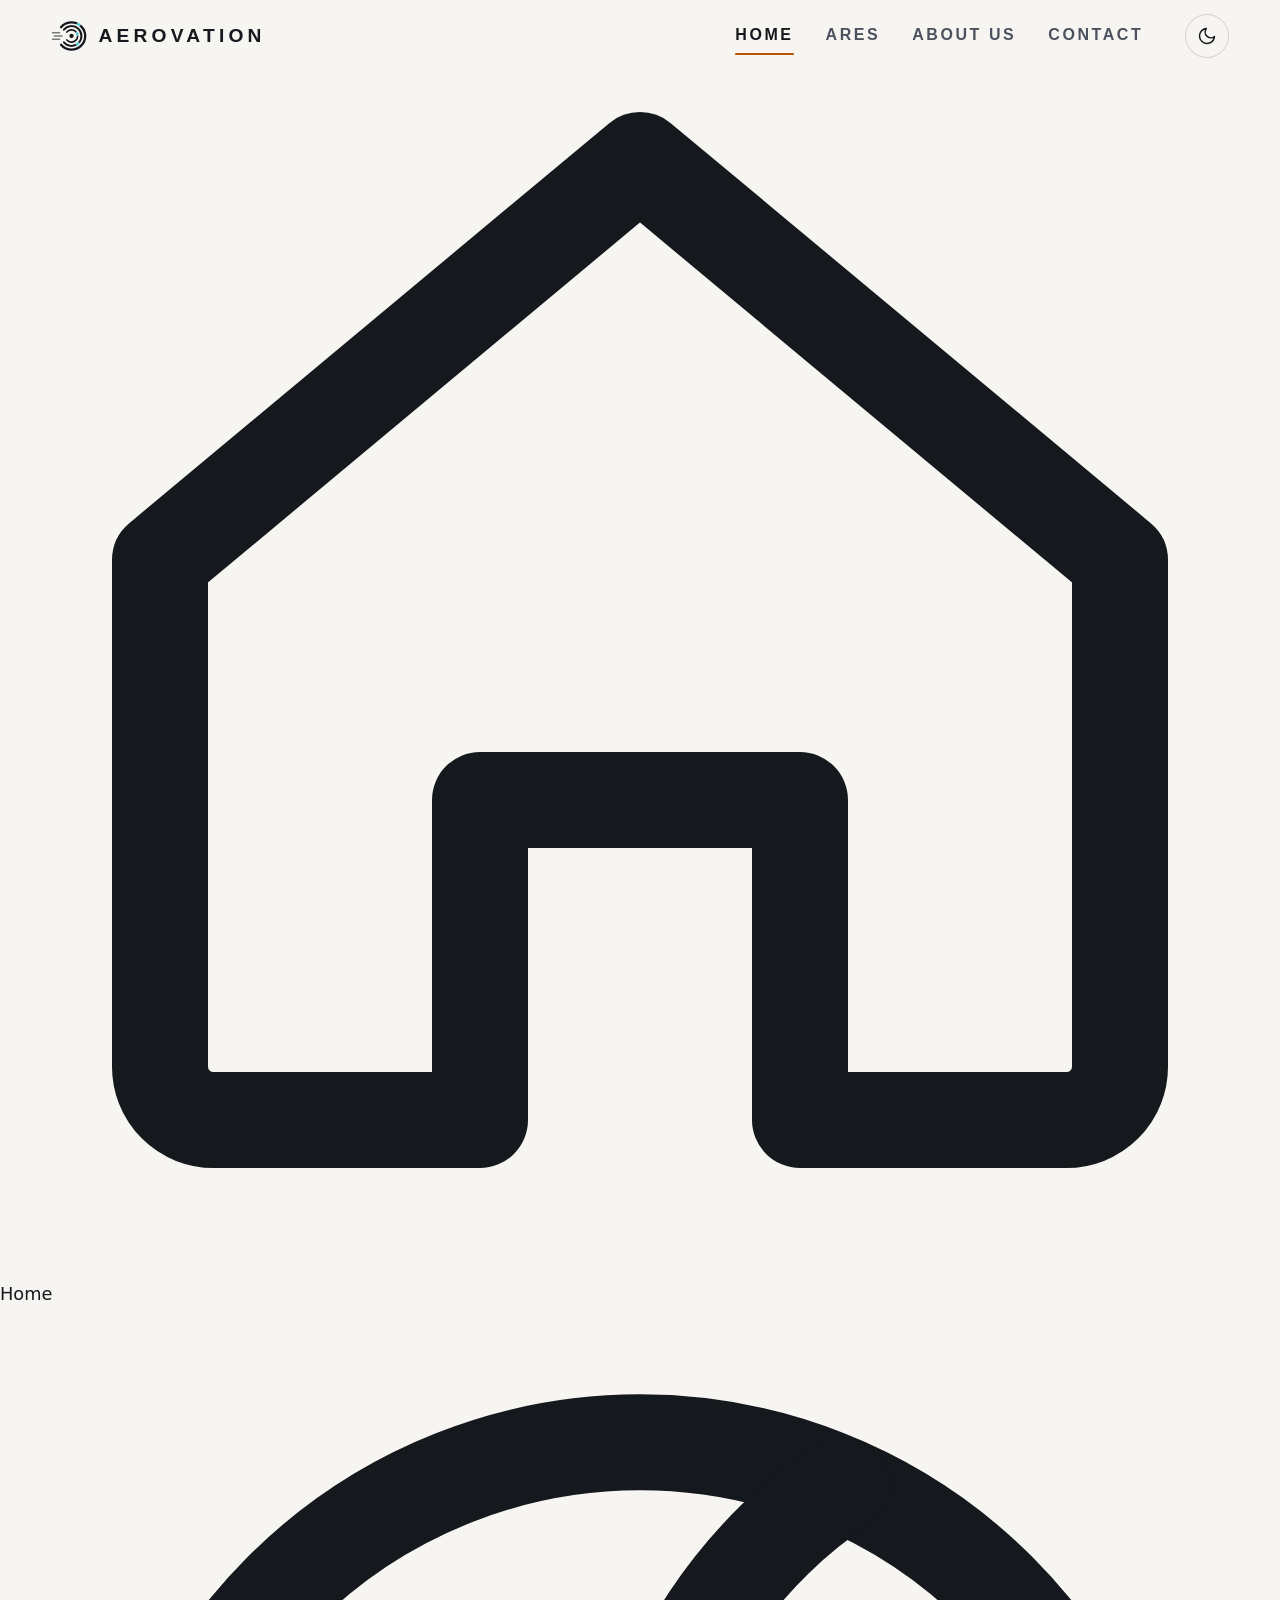
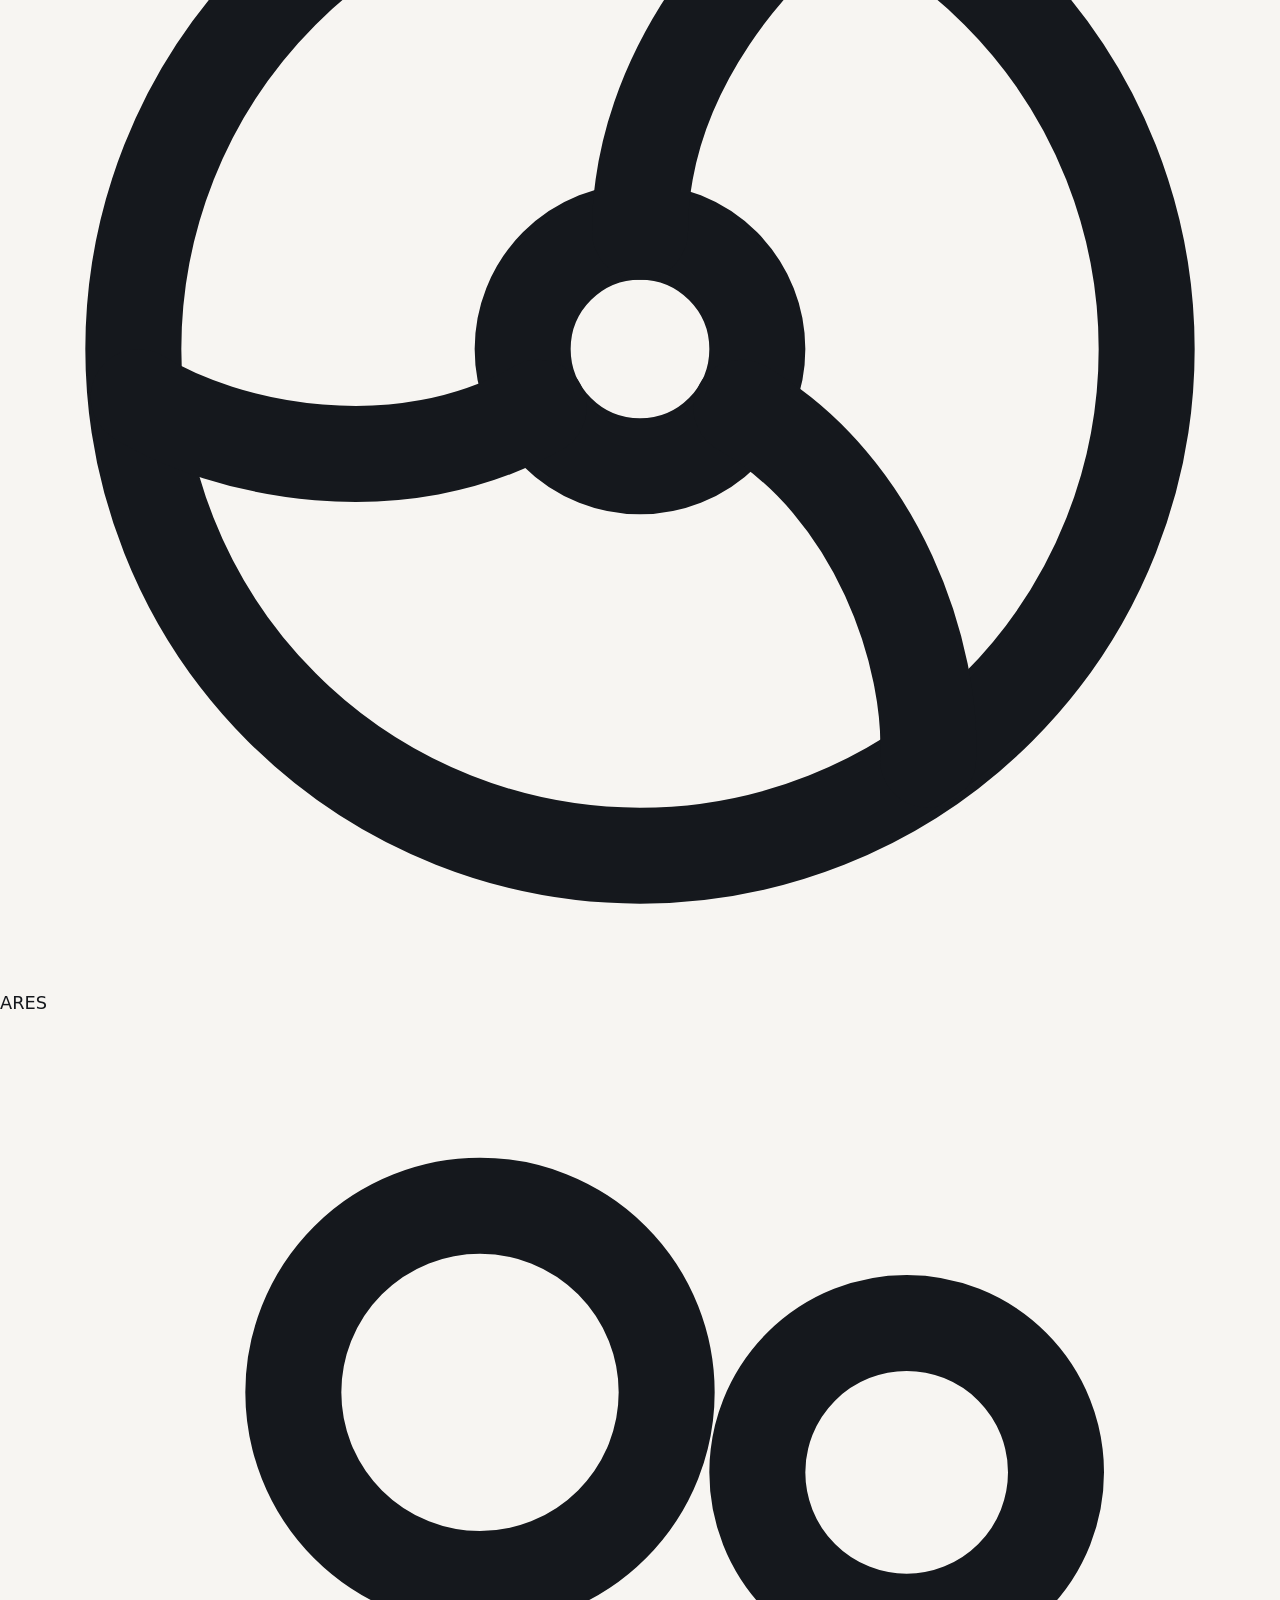
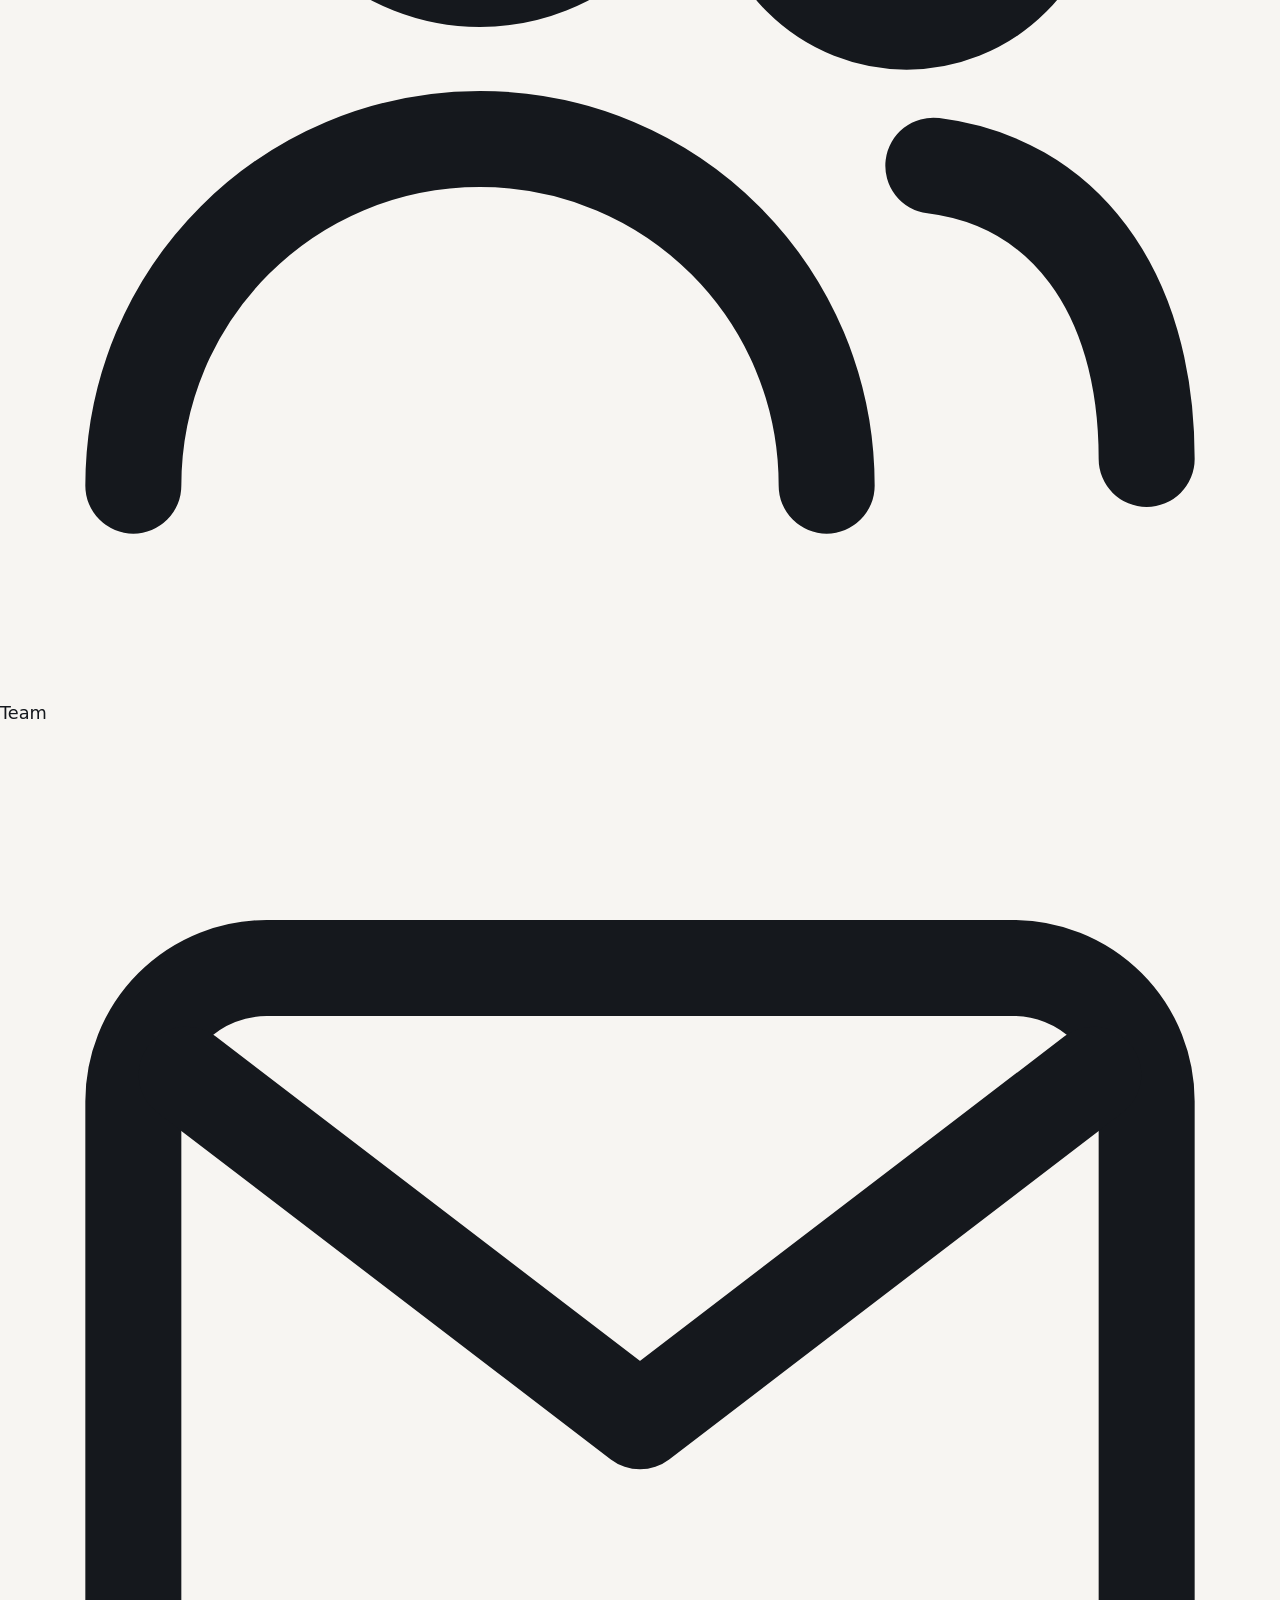
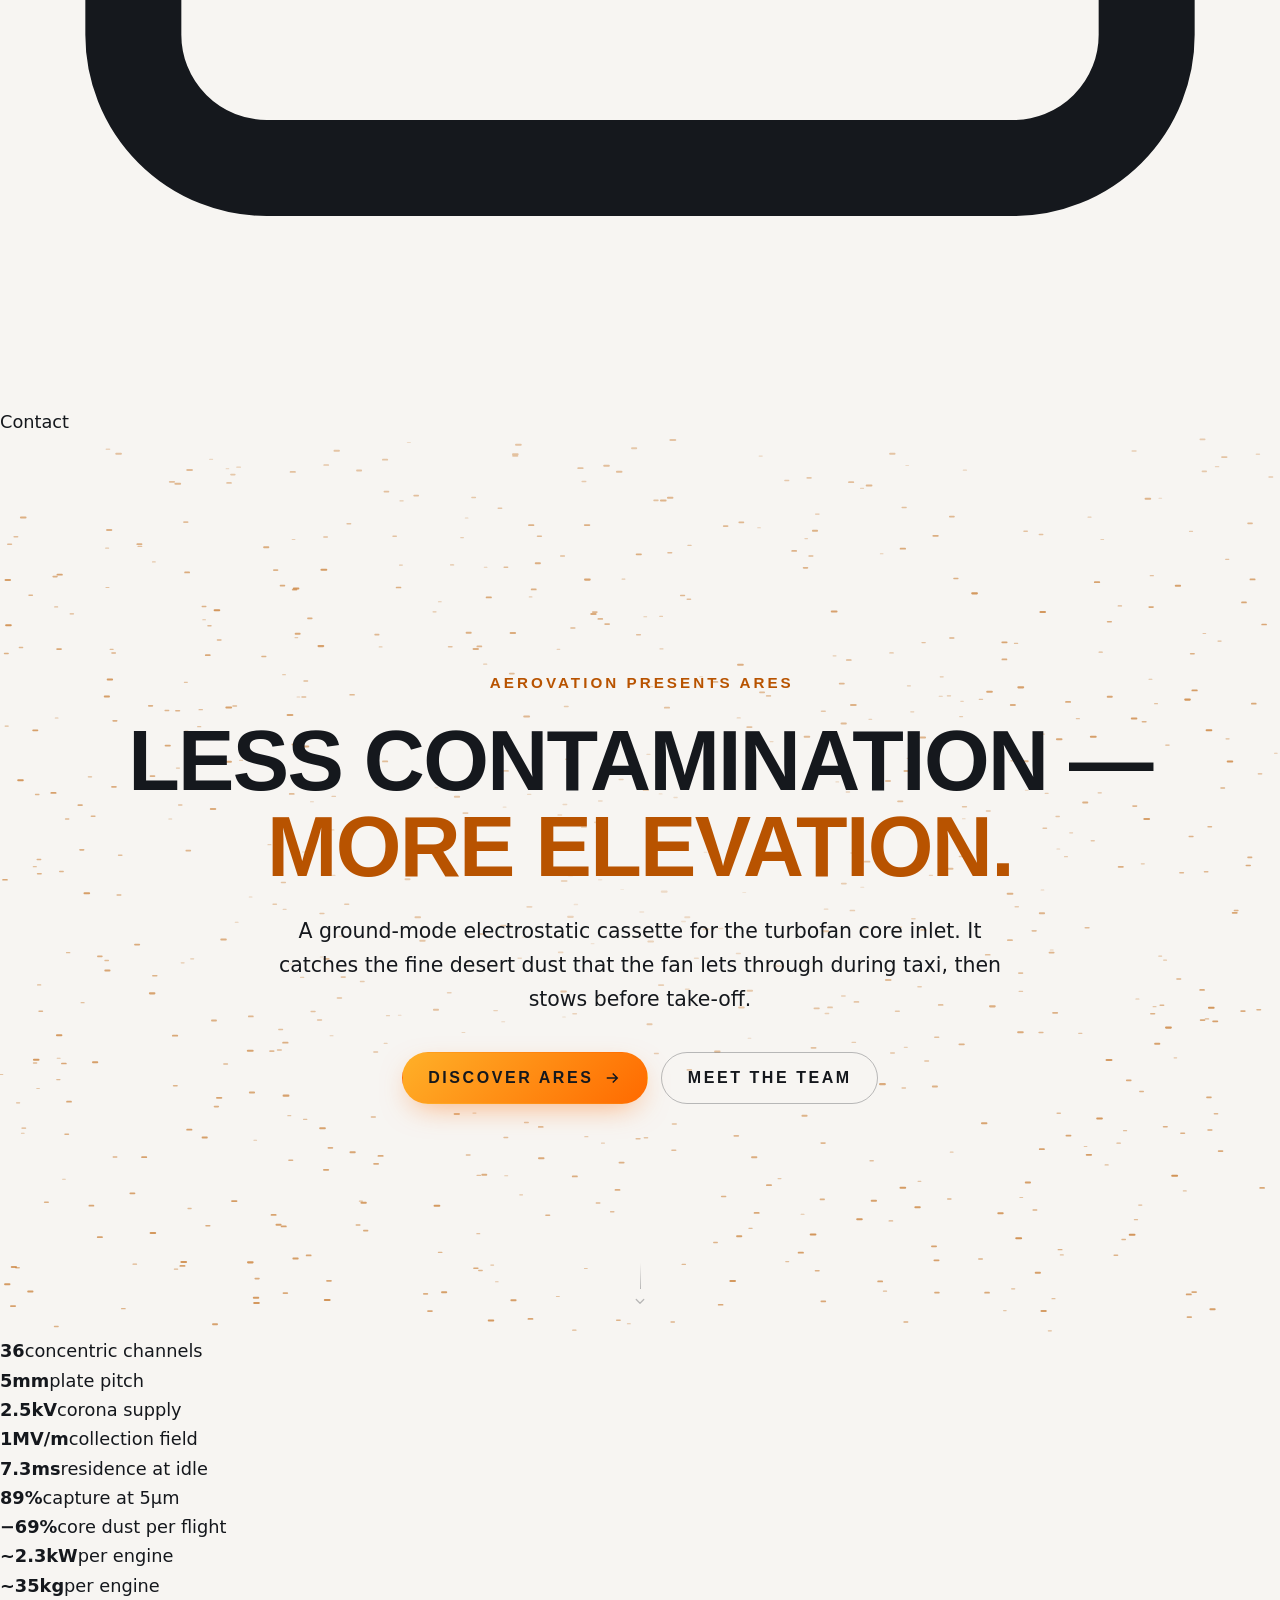
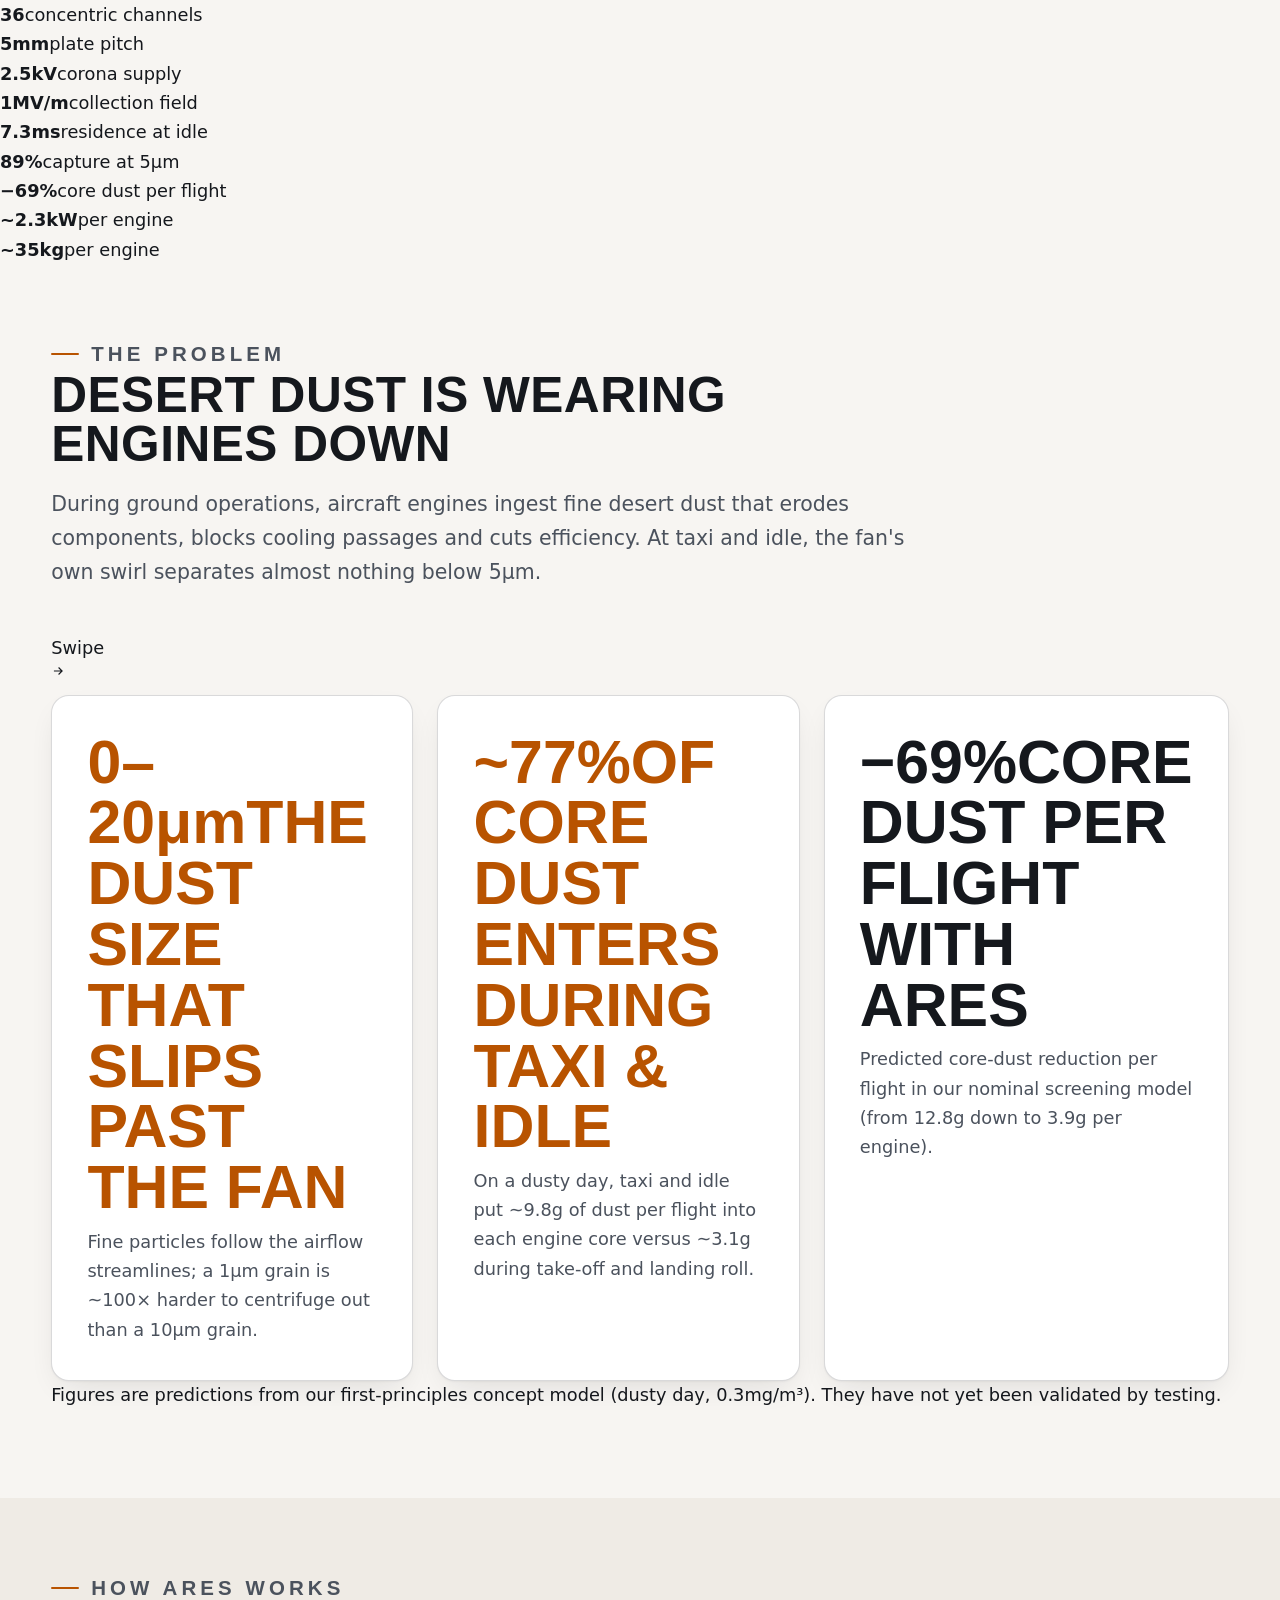
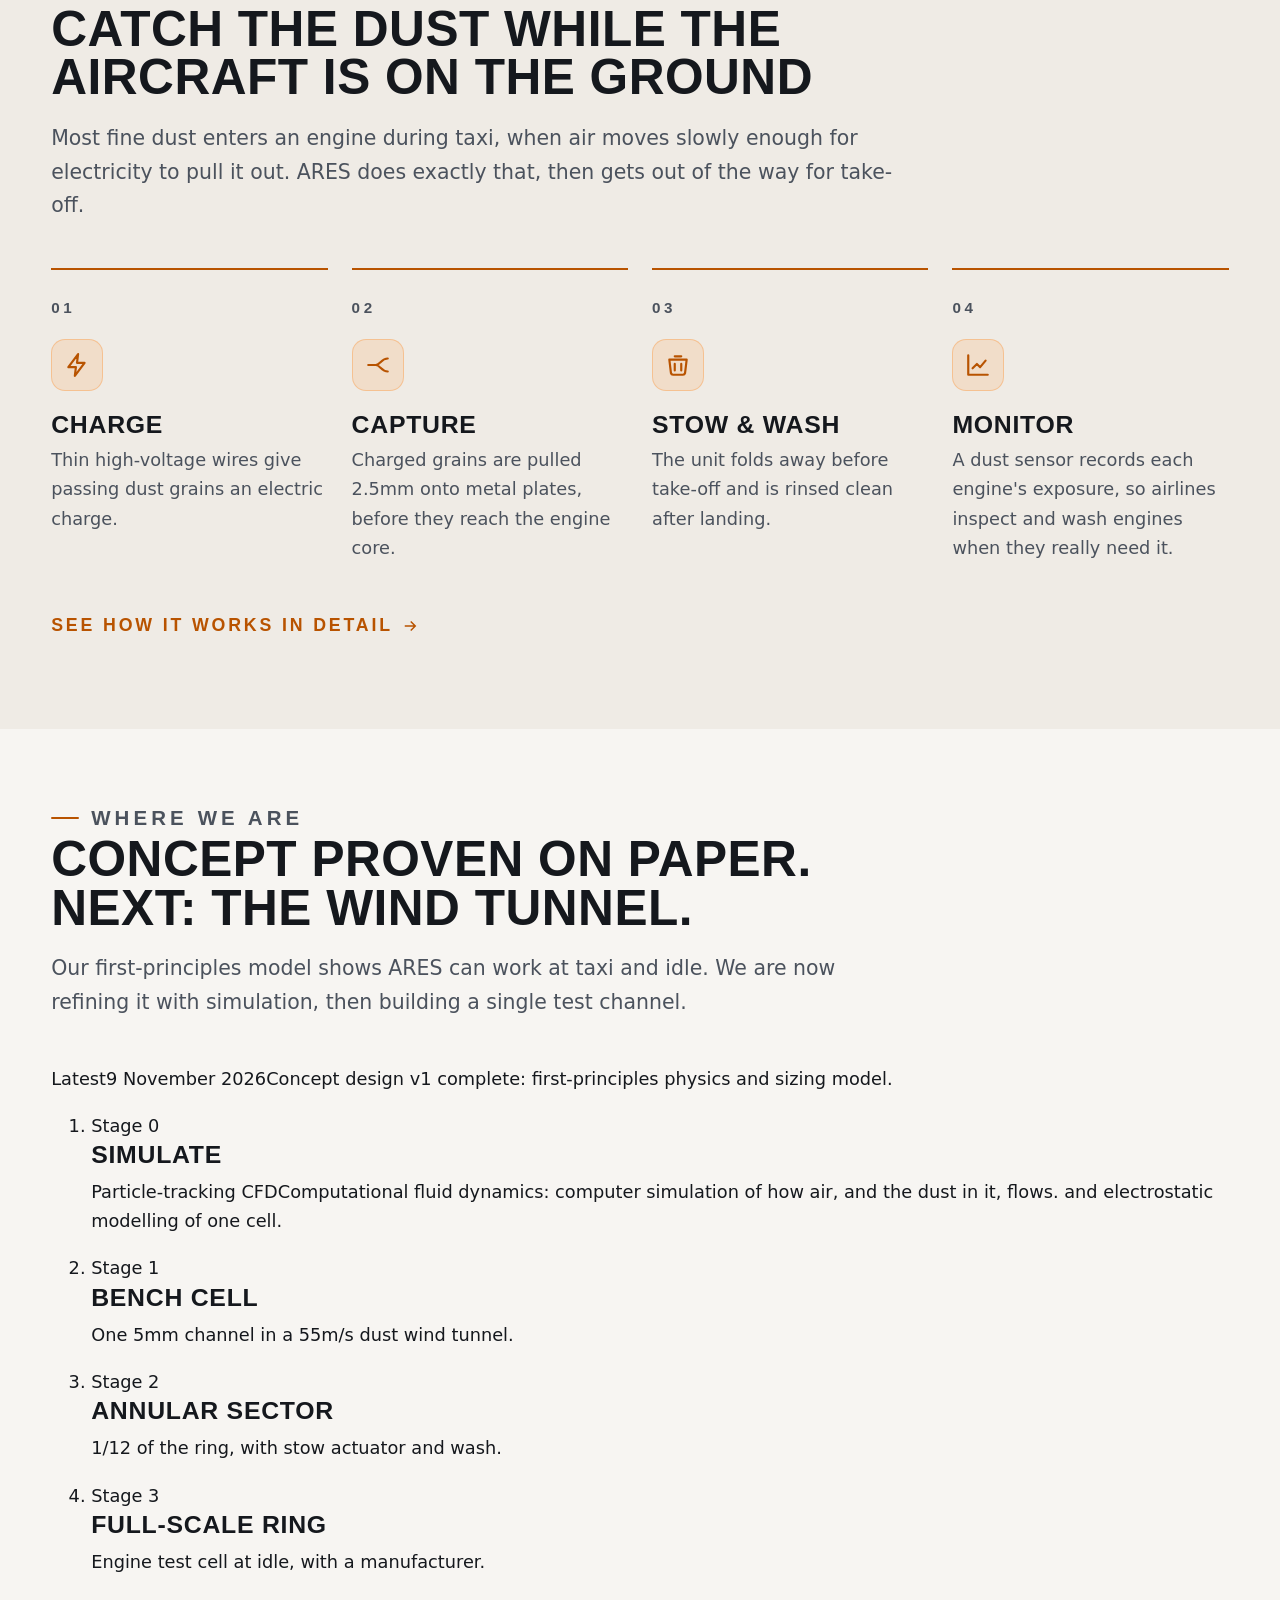
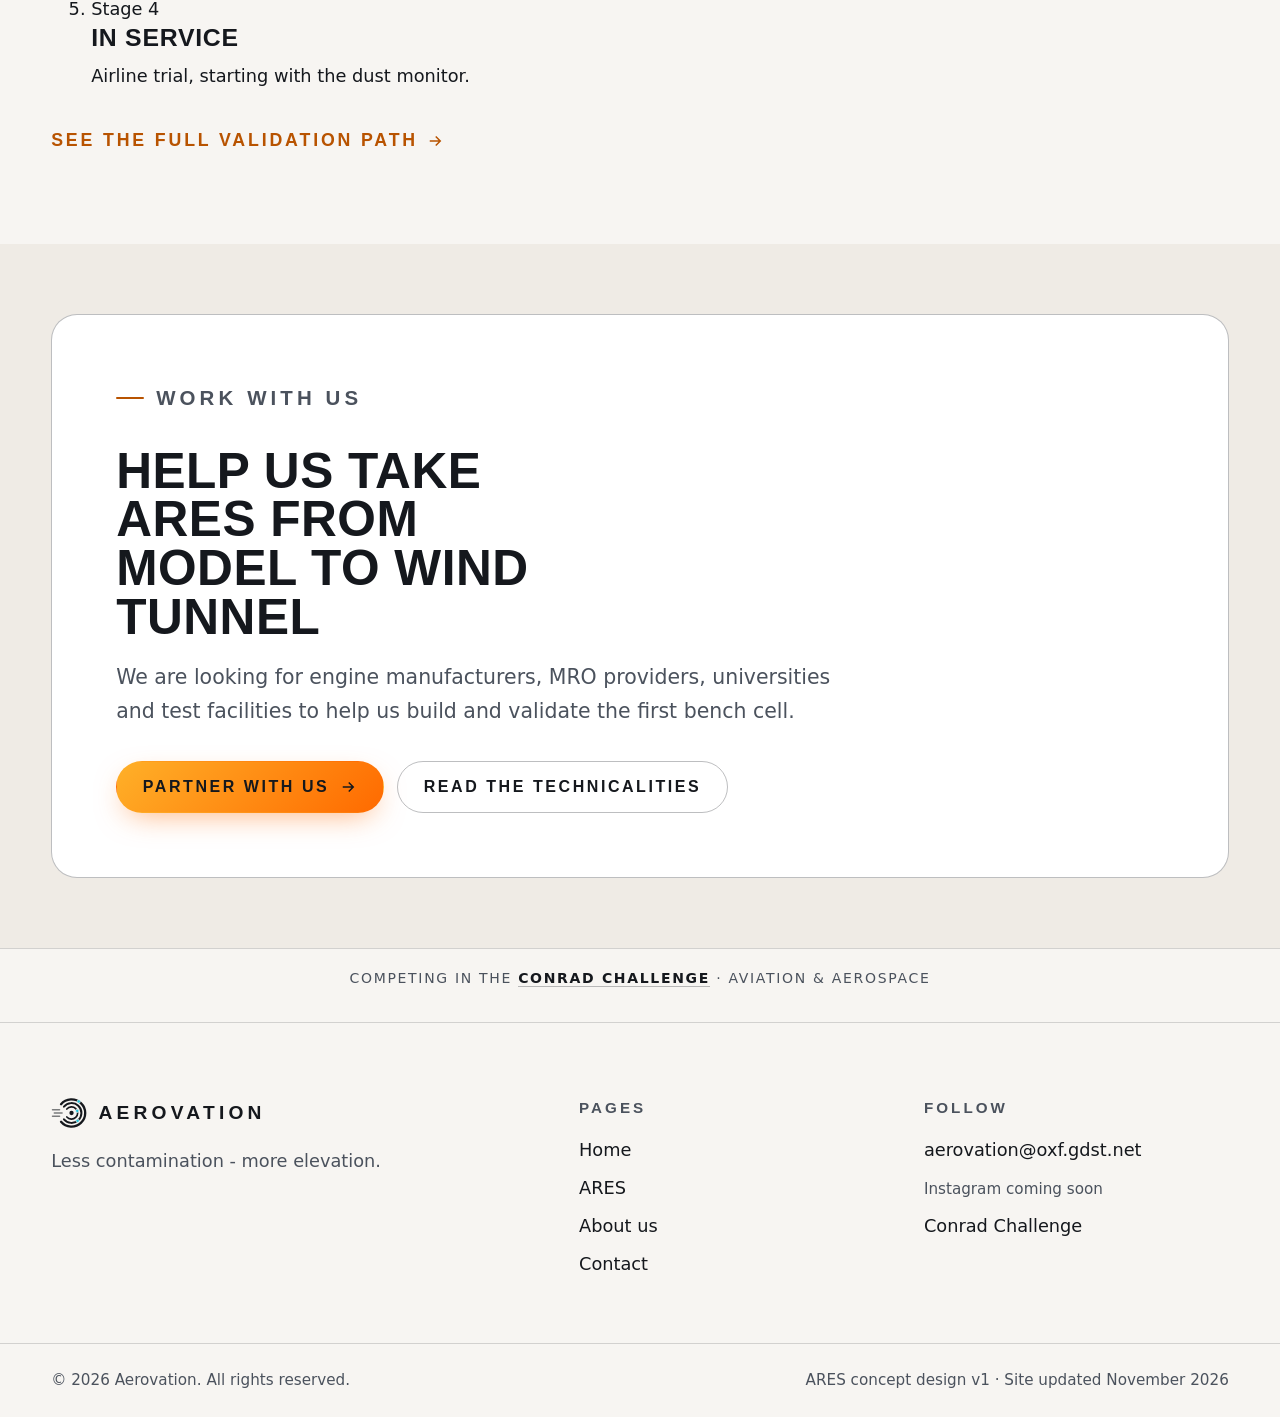
==== commit c1a1a939: "website re design" ====
--- a/index.html
+++ b/index.html
@@ -13,80 +13,84 @@
   <meta property="og:description"
     content="Less contamination - more elevation. Protecting aircraft engines from fine desert dust.">
   <meta property="og:type" content="website">
-  <meta property="og:image" content="assets/img/logo.svg">
+  <meta property="og:url" content="https://aerovation.uk/">
+  <meta property="og:site_name" content="Aerovation">
+  <meta property="og:image" content="https://aerovation.uk/assets/img/og-image.png">
+  <meta property="og:image:width" content="1200">
+  <meta property="og:image:height" content="630">
+  <meta property="og:image:alt" content="Aerovation presents ARES: Less contamination - more elevation.">
+  <meta name="twitter:card" content="summary_large_image">
+  <link rel="canonical" href="https://aerovation.uk/">
+  <script type="application/ld+json">
+  {
+    "@context": "https://schema.org",
+    "@type": "Organization",
+    "name": "Aerovation",
+    "url": "https://aerovation.uk/",
+    "logo": "https://aerovation.uk/assets/img/apple-touch-icon.png",
+    "email": "aerovation@oxf.gdst.net",
+    "slogan": "Less contamination - more elevation.",
+    "description": "A team of sixth form students in Oxford building ARES, a ground-mode electrostatic system that captures fine desert dust before it reaches airliner engine cores, for the Conrad Challenge.",
+    "address": { "@type": "PostalAddress", "addressLocality": "Oxford", "addressCountry": "GB" }
+  }
+  </script>
+  <!-- @include head -->
+  <meta name="color-scheme" content="light dark">
   <link rel="icon" href="assets/img/favicon.svg" type="image/svg+xml">
-  <link rel="preconnect" href="https://fonts.googleapis.com">
-  <link rel="preconnect" href="https://fonts.gstatic.com" crossorigin>
-  <link rel="stylesheet"
-    href="https://fonts.googleapis.com/css2?family=Manrope:wght@400;500;600;700&family=Rajdhani:wght@500;600;700&display=swap">
+  <link rel="apple-touch-icon" href="assets/img/apple-touch-icon.png">
+  <link rel="preload" href="assets/fonts/rajdhani-700.woff2" as="font" type="font/woff2" crossorigin>
+  <link rel="preload" href="assets/fonts/manrope-var.woff2" as="font" type="font/woff2" crossorigin>
   <script>(function () { var d = document.documentElement; d.classList.add("js"); try { var t = localStorage.getItem("theme"); if (t) d.setAttribute("data-theme", t); } catch (e) { } })();</script>
-  <link rel="stylesheet" href="assets/css/styles.css?v=12">
+  <link rel="stylesheet" href="assets/css/styles.css?v=e89ee2a7">
+  <!-- @end head -->
 </head>
 
 <body>
+  <!-- @include header -->
   <a class="skip-link" href="#main">Skip to content</a>
 
-  <!-- ===== Header (same on every page) ===== -->
   <header class="site-header" id="site-header">
     <div class="container header-inner">
       <a href="index.html" class="brand" aria-label="Aerovation home">
-        <img src="assets/img/logo-mark.svg" alt="" width="36" height="36">
+        <svg class="brand-mark" viewBox="0 0 100 100" width="36" height="36" aria-hidden="true" focusable="false"><path d="M27.89 25.57 A38 38 0 1 1 27.89 74.43" fill="none" stroke="currentColor" stroke-width="6.5" stroke-linecap="round"/><path d="M35.93 32.32 A27.5 27.5 0 1 1 35.93 67.68" fill="none" stroke="currentColor" stroke-width="5.5" stroke-linecap="round"/><path d="M43.98 39.07 A17 17 0 1 1 43.98 60.93" fill="none" stroke="currentColor" stroke-width="4.5" stroke-linecap="round"/><circle cx="57" cy="50" r="6" fill="currentColor"/><line x1="4" y1="41" x2="24" y2="41" stroke="currentColor" stroke-width="3.6" stroke-linecap="round" opacity=".55"/><line x1="9" y1="50" x2="31" y2="50" stroke="currentColor" stroke-width="3.6" stroke-linecap="round" opacity=".55"/><line x1="4" y1="59" x2="24" y2="59" stroke="currentColor" stroke-width="3.6" stroke-linecap="round" opacity=".55"/><circle cx="77.14" cy="17.77" r="4.6" fill="#22C3DB" style="stroke:var(--fill, var(--bg))" stroke-width="1.8"/><circle cx="73.93" cy="71.67" r="4.6" fill="#22C3DB" style="stroke:var(--fill, var(--bg))" stroke-width="1.8"/><circle cx="72.97" cy="44.19" r="4.6" fill="#22C3DB" style="stroke:var(--fill, var(--bg))" stroke-width="1.8"/></svg>
         <span>Aerovation</span>
       </a>
       <nav class="header-nav" aria-label="Primary">
         <a href="index.html" aria-current="page">Home</a>
         <a href="ares.html">ARES</a>
         <a href="about.html">About us</a>
-        <a href="contact.html">Contact</a>
+        <a href="contact.html" class="nav-cta">Contact</a>
       </nav>
       <div class="header-actions">
         <button class="icon-btn theme-toggle" id="theme-toggle" type="button" aria-label="Switch colour theme" title="Switch colour theme" data-tooltip="Switch colour theme">
-          <svg class="icon-moon" viewBox="0 0 24 24" fill="none" stroke="currentColor" stroke-width="1.8"
-            stroke-linecap="round" stroke-linejoin="round" aria-hidden="true">
-            <path d="M21 12.8A9 9 0 1 1 11.2 3a7 7 0 0 0 9.8 9.8z" />
-          </svg>
-          <svg class="icon-sun" viewBox="0 0 24 24" fill="none" stroke="currentColor" stroke-width="1.8"
-            stroke-linecap="round" aria-hidden="true">
-            <circle cx="12" cy="12" r="4.2" />
-            <path
-              d="M12 2v2M12 20v2M4.9 4.9l1.4 1.4M17.7 17.7l1.4 1.4M2 12h2M20 12h2M4.9 19.1l1.4-1.4M17.7 6.3l1.4-1.4" />
-          </svg>
+          <svg class="icon-moon" viewBox="0 0 24 24" fill="none" stroke="currentColor" stroke-width="1.8" stroke-linecap="round" stroke-linejoin="round" aria-hidden="true"><path d="M21 12.8A9 9 0 1 1 11.2 3a7 7 0 0 0 9.8 9.8z"/></svg>
+          <svg class="icon-sun" viewBox="0 0 24 24" fill="none" stroke="currentColor" stroke-width="1.8" stroke-linecap="round" aria-hidden="true"><circle cx="12" cy="12" r="4.2"/><path d="M12 2v2M12 20v2M4.9 4.9l1.4 1.4M17.7 17.7l1.4 1.4M2 12h2M20 12h2M4.9 19.1l1.4-1.4M17.7 6.3l1.4-1.4"/></svg>
         </button>
-        <button class="menu-btn" id="menu-toggle" type="button" aria-expanded="false" aria-controls="site-nav">
-          <span class="menu-label">Menu</span>
-          <span class="menu-icon" aria-hidden="true"><span></span><span></span></span>
-        </button>
-      </div>
-    </div>
+      </div>
+    </div>
+    <span class="scroll-progress" id="scroll-progress" aria-hidden="true"></span>
   </header>
 
-  <nav class="nav-overlay" id="site-nav" aria-label="Main">
-    <div class="container nav-inner">
-      <ul class="nav-list">
-        <li><a href="index.html" style="--i:0" aria-current="page"><span class="nav-num">01</span>Home<svg
-              viewBox="0 0 24 24" fill="none" stroke="currentColor" stroke-width="2" aria-hidden="true">
-              <path d="M5 12h14M13 6l6 6-6 6" />
-            </svg></a></li>
-        <li><a href="ares.html" style="--i:1"><span class="nav-num">02</span>ARES<svg viewBox="0 0 24 24" fill="none"
-              stroke="currentColor" stroke-width="2" aria-hidden="true">
-              <path d="M5 12h14M13 6l6 6-6 6" />
-            </svg></a></li>
-        <li><a href="about.html" style="--i:2"><span class="nav-num">03</span>About us<svg viewBox="0 0 24 24"
-              fill="none" stroke="currentColor" stroke-width="2" aria-hidden="true">
-              <path d="M5 12h14M13 6l6 6-6 6" />
-            </svg></a></li>
-        <li><a href="contact.html" style="--i:3"><span class="nav-num">04</span>Contact<svg viewBox="0 0 24 24"
-              fill="none" stroke="currentColor" stroke-width="2" aria-hidden="true">
-              <path d="M5 12h14M13 6l6 6-6 6" />
-            </svg></a></li>
-      </ul>
-      <div class="nav-aside">
-        <img src="assets/img/logo.svg" alt="ARES logo" width="88" height="88">
-        <p class="nav-tagline">Less contamination - more elevation.</p>
-        <p class="nav-meta">Conrad Challenge · Aviation &amp; Aerospace</p>
-      </div>
-    </div>
+  <!-- Phones: app-style tab bar (hidden from 768px up, where the header links show) -->
+  <nav class="tabbar" aria-label="Primary">
+    <a href="index.html" aria-current="page">
+      <svg viewBox="0 0 24 24" fill="none" stroke="currentColor" stroke-width="1.8" stroke-linecap="round" stroke-linejoin="round" aria-hidden="true"><path d="M3 10.5 12 3l9 7.5V20a1 1 0 0 1-1 1h-5v-6H9v6H4a1 1 0 0 1-1-1z"/></svg>
+      <span>Home</span>
+    </a>
+    <a href="ares.html">
+      <svg viewBox="0 0 24 24" fill="none" stroke="currentColor" stroke-width="1.8" stroke-linecap="round" stroke-linejoin="round" aria-hidden="true"><circle cx="12" cy="12" r="9.5"/><circle cx="12" cy="12" r="2.2"/><path d="M12 9.8C12 6.8 14.2 4.3 15.8 3.3"/><path d="M13.9 13.1C16.5 14.6 17.5 17.8 17.4 19.7"/><path d="M10.1 13.1C7.5 14.6 4.2 13.9 2.6 12.9"/></svg>
+      <span>ARES</span>
+    </a>
+    <a href="about.html">
+      <svg viewBox="0 0 24 24" fill="none" stroke="currentColor" stroke-width="1.8" stroke-linecap="round" stroke-linejoin="round" aria-hidden="true"><circle cx="9" cy="7" r="3.5"/><path d="M2.5 20c0-3.6 2.9-6.5 6.5-6.5s6.5 2.9 6.5 6.5"/><circle cx="17" cy="8.5" r="2.8"/><path d="M17.5 14c2.4.3 4 2.3 4 5.5"/></svg>
+      <span>Team</span>
+    </a>
+    <a href="contact.html">
+      <svg viewBox="0 0 24 24" fill="none" stroke="currentColor" stroke-width="1.8" stroke-linecap="round" stroke-linejoin="round" aria-hidden="true"><rect x="2.5" y="4.5" width="19" height="15" rx="2.5"/><path d="m3.5 6.5 8.5 6.5 8.5-6.5"/></svg>
+      <span>Contact</span>
+    </a>
   </nav>
+  <!-- @end header -->
 
   <main id="main">
     <!-- ===== Hero ===== -->
@@ -94,8 +98,8 @@
       <canvas id="hero-canvas" aria-hidden="true"></canvas>
       <div class="container hero-content">
         <p class="eyebrow reveal">Aerovation presents ARES</p>
-        <h1 id="hero-title" class="reveal" style="--d:1"><span class="hero-line">Less contamination —</span> <span class="text-grad">more elevation.</span></h1>
-        <p class="lead reveal" style="--d:2">ARES is a ground-mode electrostatic dust-capture cassette in the turbofan core inlet, paired with a dust-exposure monitor and post-landing wash to cut fine-dust ingestion during taxi and idle.</p>
+        <h1 id="hero-title" class="reveal" style="--d:1"><span class="hero-line">Less contamination<span class="hero-dash"> —</span></span> <span class="text-grad">more elevation.</span></h1>
+        <p class="lead reveal" style="--d:2">A ground-mode electrostatic cassette for the turbofan core inlet. It catches the fine desert dust that the fan lets through during taxi, then stows before take-off.</p>
         <div class="btn-row reveal" style="--d:3">
           <a href="ares.html" class="btn btn--primary" id="hero-cta-ares">Discover ARES
             <svg viewBox="0 0 24 24" fill="none" stroke="currentColor" stroke-width="2" aria-hidden="true">
@@ -113,6 +117,15 @@
       </a>
     </section>
 
+    <!-- ===== Spec ticker (model design point) ===== -->
+    <div class="ticker" aria-label="ARES design point">
+      <div class="ticker-track">
+        <ul><li><strong>36</strong>concentric channels</li><li><strong>5mm</strong>plate pitch</li><li><strong>2.5kV</strong>corona supply</li><li><strong>1MV/m</strong>collection field</li><li><strong>7.3ms</strong>residence at idle</li><li><strong>89%</strong>capture at 5μm</li><li><strong>−69%</strong>core dust per flight</li><li><strong>~2.3kW</strong>per engine</li><li><strong>~35kg</strong>per engine</li></ul>
+        <ul aria-hidden="true"><li><strong>36</strong>concentric channels</li><li><strong>5mm</strong>plate pitch</li><li><strong>2.5kV</strong>corona supply</li><li><strong>1MV/m</strong>collection field</li><li><strong>7.3ms</strong>residence at idle</li><li><strong>89%</strong>capture at 5μm</li><li><strong>−69%</strong>core dust per flight</li><li><strong>~2.3kW</strong>per engine</li><li><strong>~35kg</strong>per engine</li></ul>
+      </div>
+    </div>
+
+
     <!-- ===== Problem ===== -->
     <section class="section" id="problem" aria-labelledby="problem-title">
       <div class="container">
@@ -122,20 +135,22 @@
           <p>During ground operations, aircraft engines ingest fine desert dust that erodes components, blocks cooling
             passages and cuts efficiency. At taxi and idle, the fan's own swirl separates almost nothing below 5μm.</p>
         </div>
-        <div class="grid grid--3">
+        <p class="swipe-hint" aria-hidden="true">Swipe <svg width="14" height="14" viewBox="0 0 24 24" fill="none" stroke="currentColor" stroke-width="2"><path d="M5 12h14M13 6l6 6-6 6"/></svg></p>
+        <div class="grid grid--3 snap-row">
           <div class="card stat reveal">
-            <span class="stat-value text-grad">0–20<span class="stat-unit">μm</span></span>
+            <span class="stat-value text-grad">0–20<span class="stat-unit">μm</span><span class="stat-suffix">the dust size that slips past the fan</span></span>
             <p class="stat-label">Fine particles follow the airflow streamlines; a 1μm grain is ~100× harder to centrifuge out than a 10μm grain.</p>
           </div>
           <div class="card stat reveal" style="--d:1">
-            <span class="stat-value text-grad">~77% at idle</span>
+            <span class="stat-value text-grad" data-count="77">~77%<span class="stat-suffix">of core dust enters during taxi &amp; idle</span></span>
             <p class="stat-label">On a dusty day, taxi and idle put ~9.8g of dust per flight into each engine core versus ~3.1g during take-off and landing roll.</p>
           </div>
           <div class="card stat reveal" style="--d:2">
-            <span class="stat-value text-grad">−69% core dust</span>
+            <span class="stat-value text-charge" data-count="69">−69%<span class="stat-suffix">core dust per flight with ARES</span></span>
             <p class="stat-label">Predicted core-dust reduction per flight in our nominal screening model (from 12.8g down to 3.9g per engine).</p>
           </div>
         </div>
+        <p class="fine-print reveal">Figures are predictions from our first-principles concept model (dusty day, 0.3mg/m³). They have not yet been validated by testing.</p>
       </div>
     </section>
 
@@ -144,8 +159,8 @@
       <div class="container">
         <div class="section-head reveal">
           <p class="eyebrow">How ARES works</p>
-          <h2 id="how-title">Charge. Capture. Stow &amp; Wash. Monitor.</h2>
-          <p>By treating the core stream at taxi and idle inside a 5mm-pitch micro-gap cassette, ARES shrinks the collection distance to 2.5mm so electrostatic forces win.</p>
+          <h2 id="how-title">Catch the dust while the aircraft is on the ground</h2>
+          <p>Most fine dust enters an engine during taxi, when air moves slowly enough for electricity to pull it out. ARES does exactly that, then gets out of the way for take-off.</p>
         </div>
         <ol class="grid grid--4 steps">
           <li class="step">
@@ -155,7 +170,7 @@
                 <path d="M13 2 4 14h7l-1 8 9-12h-7z" />
               </svg></span>
             <h3>Charge</h3>
-            <p>During taxi and idle, 25μm corona wires at 2.5kV charge dust entering the 36 concentric channels of the core inlet.</p>
+            <p>Thin high-voltage wires give passing dust grains an electric charge.</p>
           </li>
           <li class="step">
             <span class="step-num">02</span>
@@ -164,7 +179,7 @@
                 <path d="M3 12h7c4 0 5-6 11-6M3 12h7c4 0 5 6 11 6" />
               </svg></span>
             <h3>Capture</h3>
-            <p>A 1MV/m field across each 5mm channel drives charged grains just 2.5mm onto grounded 50μm titanium collector foils.</p>
+            <p>Charged grains are pulled 2.5mm onto metal plates, before they reach the engine core.</p>
           </li>
           <li class="step">
             <span class="step-num">03</span>
@@ -174,7 +189,7 @@
                 <path d="M9 4h6M9 11v6M15 11v6" />
               </svg></span>
             <h3>Stow &amp; wash</h3>
-            <p>The cassette stows out of the core stream before take-off power to avoid high-speed pressure loss, then washes after shutdown.</p>
+            <p>The unit folds away before take-off and is rinsed clean after landing.</p>
           </li>
           <li class="step">
             <span class="step-num">04</span>
@@ -184,145 +199,54 @@
                 <path d="m7 15 4-4 3 3 5-6" />
               </svg></span>
             <h3>Monitor</h3>
-            <p>An optical inlet probe and fan-speed logs compute a Dust Exposure Index (DEI) each flight to guide borescope checks and washes.</p>
+            <p>A dust sensor records each engine's exposure, so airlines inspect and wash engines when they really need it.</p>
           </li>
         </ol>
-        <p class="reveal" style="margin-top:3rem"><a href="ares.html" class="link-arrow">Read more about ARES
+        <p class="reveal" style="margin-top:3rem"><a href="ares.html#how" class="link-arrow">See how it works in detail
             <svg viewBox="0 0 24 24" fill="none" stroke="currentColor" stroke-width="2" aria-hidden="true">
               <path d="M5 12h14M13 6l6 6-6 6" />
             </svg></a></p>
       </div>
     </section>
 
-    <!-- ===== Page highlights ===== -->
-    <section class="section" aria-labelledby="explore-title">
+    <!-- ===== Project status =====
+      INSTAGRAM: when the account is live, add a "Follow along" section here with the
+      embed code from Behold (behold.so) or LightWidget (lightwidget.com). -->
+    <section class="section" aria-labelledby="status-title">
       <div class="container">
         <div class="section-head reveal">
-          <p class="eyebrow">Explore</p>
-          <h2 id="explore-title">Find out more</h2>
-        </div>
-        <div class="grid grid--3">
-          <a href="ares.html" class="card card--hover feature-card reveal" id="highlight-ares">
-            <div class="feature-visual">
-              <svg viewBox="0 0 24 24" fill="none" stroke="currentColor" stroke-width="1.8" stroke-linecap="round"
-                stroke-linejoin="round" aria-hidden="true">
-                <circle cx="12" cy="12" r="9.5" />
-                <circle cx="12" cy="12" r="2.2" />
-                <path d="M12 9.8C12 6.8 14.2 4.3 15.8 3.3" />
-                <path d="M13.9 10.9C16.5 9.4 19.8 10.1 21.4 11.1" />
-                <path d="M13.9 13.1C16.5 14.6 17.5 17.8 17.4 19.7" />
-                <path d="M12 14.2C12 17.2 9.8 19.7 8.2 20.7" />
-                <path d="M10.1 13.1C7.5 14.6 4.2 13.9 2.6 12.9" />
-                <path d="M10.1 10.9C7.5 9.4 6.5 6.2 6.6 4.3" />
-              </svg>
-            </div>
-            <div class="feature-body">
-              <p class="eyebrow">The product</p>
-              <h3>ARES</h3>
-              <p>How our core-inlet micro-gap cassette, stow mechanism and dust-exposure monitor work together.</p>
-              <span class="link-arrow">Discover <svg viewBox="0 0 24 24" fill="none" stroke="currentColor"
-                  stroke-width="2" aria-hidden="true">
-                  <path d="M5 12h14M13 6l6 6-6 6" />
-                </svg></span>
-            </div>
-          </a>
-          <a href="about.html" class="card card--hover feature-card reveal" style="--d:1" id="highlight-about">
-            <div class="feature-visual">
-              <svg viewBox="0 0 24 24" fill="none" stroke="currentColor" stroke-width="1.8" stroke-linecap="round"
-                stroke-linejoin="round" aria-hidden="true">
-                <circle cx="9" cy="7" r="3.5" />
-                <path d="M2.5 20c0-3.6 2.9-6.5 6.5-6.5s6.5 2.9 6.5 6.5" />
-                <circle cx="17" cy="8.5" r="2.8" />
-                <path d="M17.5 14c2.4.3 4 2.3 4 5.5" />
-              </svg>
-            </div>
-            <div class="feature-body">
-              <p class="eyebrow">About us</p>
-              <h3>The team</h3>
-              <p>Five sixth formers whose different interests come together as Aerovation.</p>
-              <span class="link-arrow">Meet us <svg viewBox="0 0 24 24" fill="none" stroke="currentColor"
-                  stroke-width="2" aria-hidden="true">
-                  <path d="M5 12h14M13 6l6 6-6 6" />
-                </svg></span>
-            </div>
-          </a>
-          <a href="contact.html" class="card card--hover feature-card reveal" style="--d:2" id="highlight-contact">
-            <div class="feature-visual">
-              <svg viewBox="0 0 24 24" fill="none" stroke="currentColor" stroke-width="1.8" stroke-linecap="round"
-                stroke-linejoin="round" aria-hidden="true">
-                <rect x="2.5" y="4.5" width="19" height="15" rx="2.5" />
-                <path d="m3.5 6.5 8.5 6.5 8.5-6.5" />
-              </svg>
-            </div>
-            <div class="feature-body">
-              <p class="eyebrow">Contact</p>
-              <h3>Get in touch</h3>
-              <p>Partnerships, questions or feedback. We would love to hear from you.</p>
-              <span class="link-arrow">Contact us <svg viewBox="0 0 24 24" fill="none" stroke="currentColor"
-                  stroke-width="2" aria-hidden="true">
-                  <path d="M5 12h14M13 6l6 6-6 6" />
-                </svg></span>
-            </div>
-          </a>
-        </div>
-      </div>
-    </section>
-
-    <!-- ===== Instagram ===== -->
-    <section class="section section--alt" aria-labelledby="ig-title">
-      <div class="container">
-        <div class="section-head reveal">
-          <p class="eyebrow">Follow along</p>
-          <h2 id="ig-title">From the workshop</h2>
-          <p>Updates from our research, testing and Conrad Challenge journey.</p>
-        </div>
-        <!--
-          INSTAGRAM FEED
-          When the account is ready, replace the placeholder tiles inside
-          #instagram-feed with the embed code from Behold (behold.so) or
-          LightWidget (lightwidget.com), and update the link in .ig-foot.
-        -->
-        <div id="instagram-feed" class="ig-grid reveal">
-          <div class="ig-tile" style="--i:0"><svg viewBox="0 0 24 24" fill="none" stroke="currentColor"
-              stroke-width="1.6" aria-hidden="true">
-              <rect x="3" y="3" width="18" height="18" rx="5" />
-              <circle cx="12" cy="12" r="4" />
-              <circle cx="17.5" cy="6.5" r="1" fill="currentColor" />
-            </svg></div>
-          <div class="ig-tile" style="--i:1"><svg viewBox="0 0 24 24" fill="none" stroke="currentColor"
-              stroke-width="1.6" aria-hidden="true">
-              <rect x="3" y="3" width="18" height="18" rx="5" />
-              <circle cx="12" cy="12" r="4" />
-              <circle cx="17.5" cy="6.5" r="1" fill="currentColor" />
-            </svg></div>
-          <div class="ig-tile" style="--i:2"><svg viewBox="0 0 24 24" fill="none" stroke="currentColor"
-              stroke-width="1.6" aria-hidden="true">
-              <rect x="3" y="3" width="18" height="18" rx="5" />
-              <circle cx="12" cy="12" r="4" />
-              <circle cx="17.5" cy="6.5" r="1" fill="currentColor" />
-            </svg></div>
-          <div class="ig-tile" style="--i:3"><svg viewBox="0 0 24 24" fill="none" stroke="currentColor"
-              stroke-width="1.6" aria-hidden="true">
-              <rect x="3" y="3" width="18" height="18" rx="5" />
-              <circle cx="12" cy="12" r="4" />
-              <circle cx="17.5" cy="6.5" r="1" fill="currentColor" />
-            </svg></div>
-          <div class="ig-tile" style="--i:4"><svg viewBox="0 0 24 24" fill="none" stroke="currentColor"
-              stroke-width="1.6" aria-hidden="true">
-              <rect x="3" y="3" width="18" height="18" rx="5" />
-              <circle cx="12" cy="12" r="4" />
-              <circle cx="17.5" cy="6.5" r="1" fill="currentColor" />
-            </svg></div>
-          <div class="ig-tile" style="--i:5"><svg viewBox="0 0 24 24" fill="none" stroke="currentColor"
-              stroke-width="1.6" aria-hidden="true">
-              <rect x="3" y="3" width="18" height="18" rx="5" />
-              <circle cx="12" cy="12" r="4" />
-              <circle cx="17.5" cy="6.5" r="1" fill="currentColor" />
-            </svg></div>
-        </div>
-        <div class="ig-foot reveal">
-          <p>Our Instagram is coming soon.</p>
-          <a href="#" class="btn" id="instagram-follow" aria-disabled="true">Follow us on Instagram</a>
+          <p class="eyebrow">Where we are</p>
+          <h2 id="status-title">Concept proven on paper. Next: the wind tunnel.</h2>
+          <p>Our first-principles model shows ARES can work at taxi and idle. We are now refining it with simulation, then building a single test channel.</p>
+        </div>
+        <p class="milestone reveal"><span class="milestone-tag">Latest</span><time datetime="2026-11-09">9 November 2026</time><span>Concept design v1 complete: first-principles physics and sizing model.</span></p>
+        <ol class="roadmap reveal">
+          <li class="is-now"><span class="stage">Stage 0</span><h3>Simulate</h3><p>Particle-tracking <span class="term" tabindex="0">CFD<span class="term-def" role="tooltip"><span class="visually-hidden"> (</span>Computational fluid dynamics: computer simulation of how air, and the dust in it, flows.<span class="visually-hidden">)</span></span></span> and electrostatic modelling of one cell.</p></li>
+          <li><span class="stage">Stage 1</span><h3>Bench cell</h3><p>One 5mm channel in a 55m/s dust wind tunnel.</p></li>
+          <li><span class="stage">Stage 2</span><h3>Annular sector</h3><p>1/12 of the ring, with stow actuator and wash.</p></li>
+          <li><span class="stage">Stage 3</span><h3>Full-scale ring</h3><p>Engine test cell at idle, with a manufacturer.</p></li>
+          <li><span class="stage">Stage 4</span><h3>In service</h3><p>Airline trial, starting with the dust monitor.</p></li>
+        </ol>
+        <p class="reveal" style="margin-top:2.2rem"><a href="ares.html#roadmap" class="link-arrow">See the full validation path
+            <svg viewBox="0 0 24 24" fill="none" stroke="currentColor" stroke-width="2" aria-hidden="true">
+              <path d="M5 12h14M13 6l6 6-6 6" />
+            </svg></a></p>
+      </div>
+    </section>
+
+    <!-- ===== Closing call to action ===== -->
+    <section class="section section--alt" aria-labelledby="home-cta-title">
+      <div class="container">
+        <div class="cta-band reveal">
+          <p class="eyebrow">Work with us</p>
+          <h2 id="home-cta-title">Help us take ARES from model to wind tunnel</h2>
+          <p>We are looking for engine manufacturers, MRO providers, universities and test facilities to help us build and validate the first bench cell.</p>
+          <div class="btn-row">
+            <a href="contact.html" class="btn btn--primary" id="home-cta-contact">Partner with us
+              <svg viewBox="0 0 24 24" fill="none" stroke="currentColor" stroke-width="2" aria-hidden="true"><path d="M5 12h14M13 6l6 6-6 6"/></svg>
+            </a>
+            <a href="ares.html#technical" class="btn" id="home-cta-tech">Read the technicalities</a>
+          </div>
         </div>
       </div>
     </section>
@@ -331,12 +255,12 @@
         rel="noopener">Conrad Challenge</a> · Aviation &amp; Aerospace</p>
   </main>
 
-  <!-- ===== Footer (same on every page) ===== -->
+  <!-- @include footer -->
   <footer class="site-footer">
     <div class="container footer-grid">
       <div class="footer-brand">
         <a href="index.html" class="brand" aria-label="Aerovation home">
-          <img src="assets/img/logo-mark.svg" alt="" width="36" height="36">
+          <svg class="brand-mark" viewBox="0 0 100 100" width="36" height="36" aria-hidden="true" focusable="false"><path d="M27.89 25.57 A38 38 0 1 1 27.89 74.43" fill="none" stroke="currentColor" stroke-width="6.5" stroke-linecap="round"/><path d="M35.93 32.32 A27.5 27.5 0 1 1 35.93 67.68" fill="none" stroke="currentColor" stroke-width="5.5" stroke-linecap="round"/><path d="M43.98 39.07 A17 17 0 1 1 43.98 60.93" fill="none" stroke="currentColor" stroke-width="4.5" stroke-linecap="round"/><circle cx="57" cy="50" r="6" fill="currentColor"/><line x1="4" y1="41" x2="24" y2="41" stroke="currentColor" stroke-width="3.6" stroke-linecap="round" opacity=".55"/><line x1="9" y1="50" x2="31" y2="50" stroke="currentColor" stroke-width="3.6" stroke-linecap="round" opacity=".55"/><line x1="4" y1="59" x2="24" y2="59" stroke="currentColor" stroke-width="3.6" stroke-linecap="round" opacity=".55"/><circle cx="77.14" cy="17.77" r="4.6" fill="#22C3DB" style="stroke:var(--fill, var(--bg))" stroke-width="1.8"/><circle cx="73.93" cy="71.67" r="4.6" fill="#22C3DB" style="stroke:var(--fill, var(--bg))" stroke-width="1.8"/><circle cx="72.97" cy="44.19" r="4.6" fill="#22C3DB" style="stroke:var(--fill, var(--bg))" stroke-width="1.8"/></svg>
           <span>Aerovation</span>
         </a>
         <p>Less contamination - more elevation.</p>
@@ -361,12 +285,13 @@
     </div>
     <div class="container footer-bottom">
       <p>© 2026 Aerovation. All rights reserved.</p>
-      <p>ARES · Aerospace Residue Elimination Service</p>
+      <p>ARES concept design v1 · Site updated November 2026</p>
     </div>
   </footer>
-
-  <script src="assets/js/main.js?v=11" defer></script>
-  <script src="assets/js/hero.js?v=11" defer></script>
+  <!-- @end footer -->
+
+  <script src="assets/js/main.js?v=713dcf2a" defer></script>
+  <script src="assets/js/hero.js?v=d991bf7c" defer></script>
 </body>
 
 </html>
